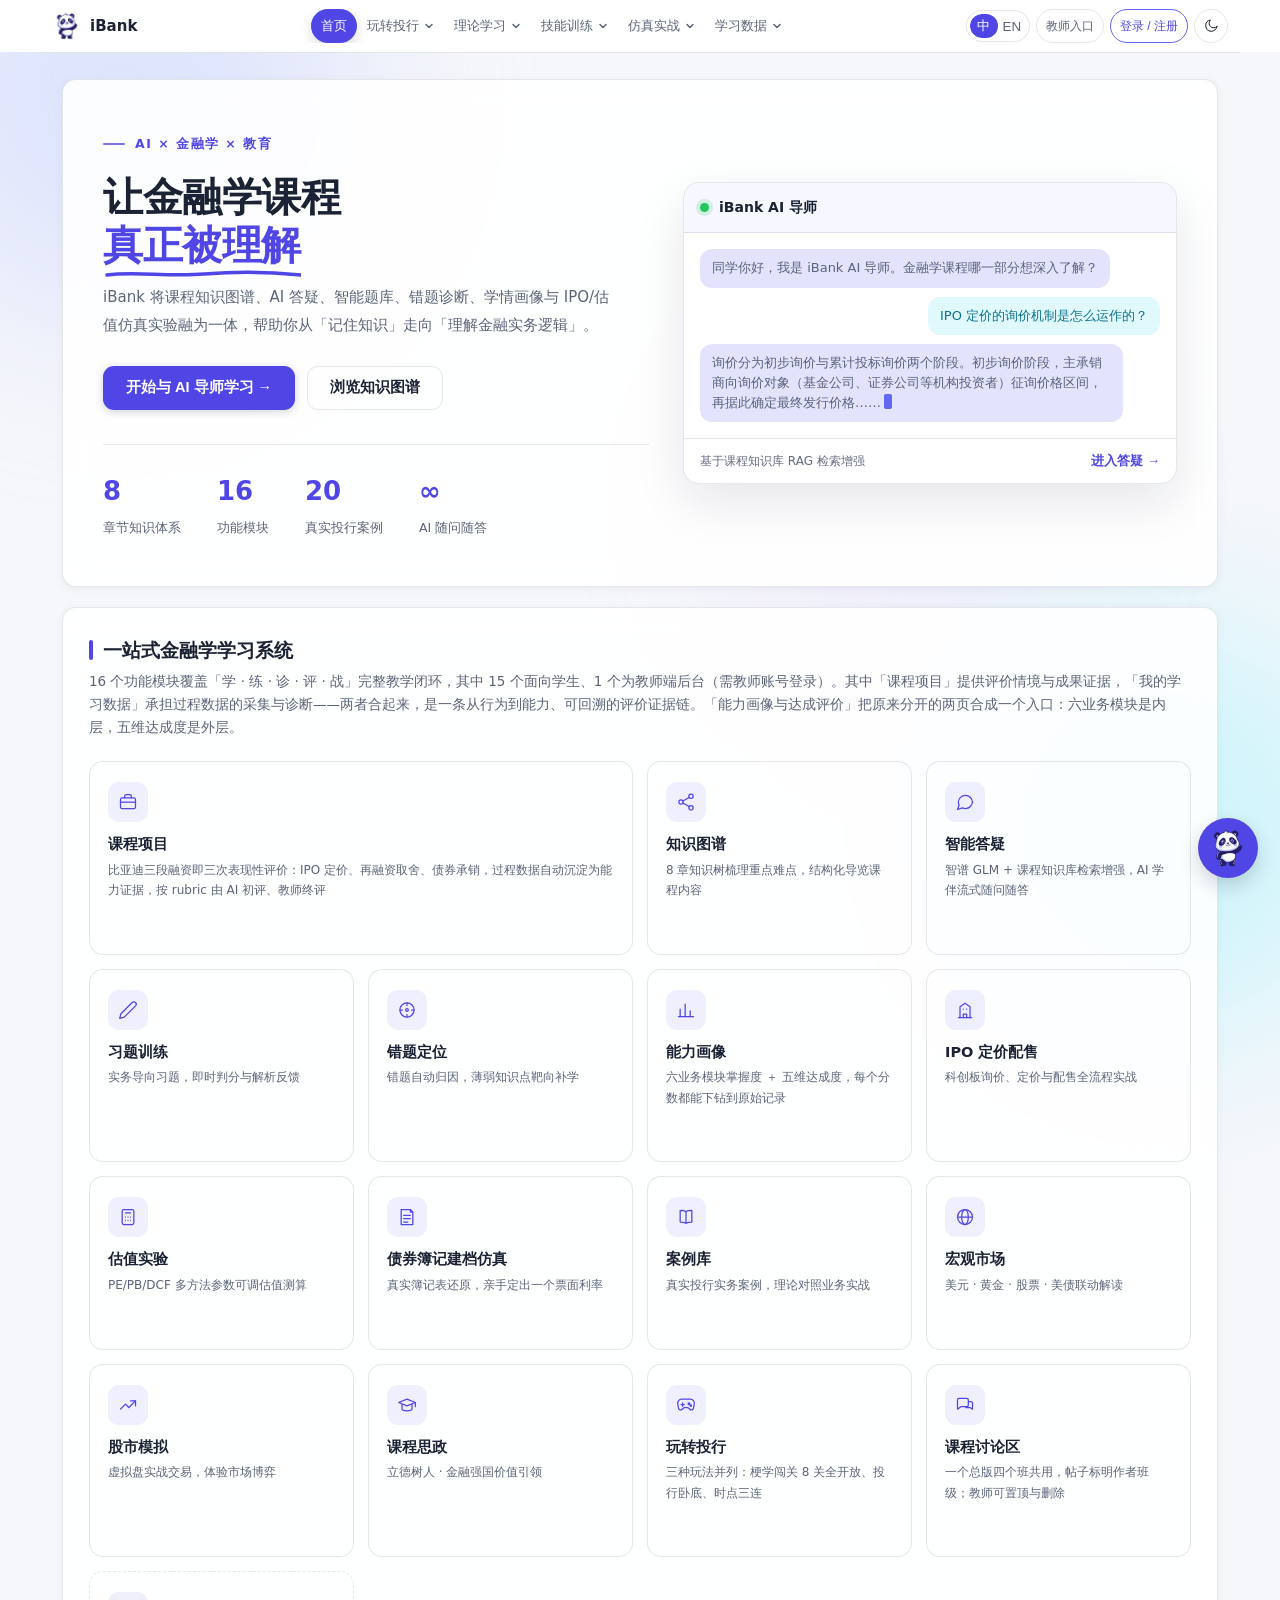
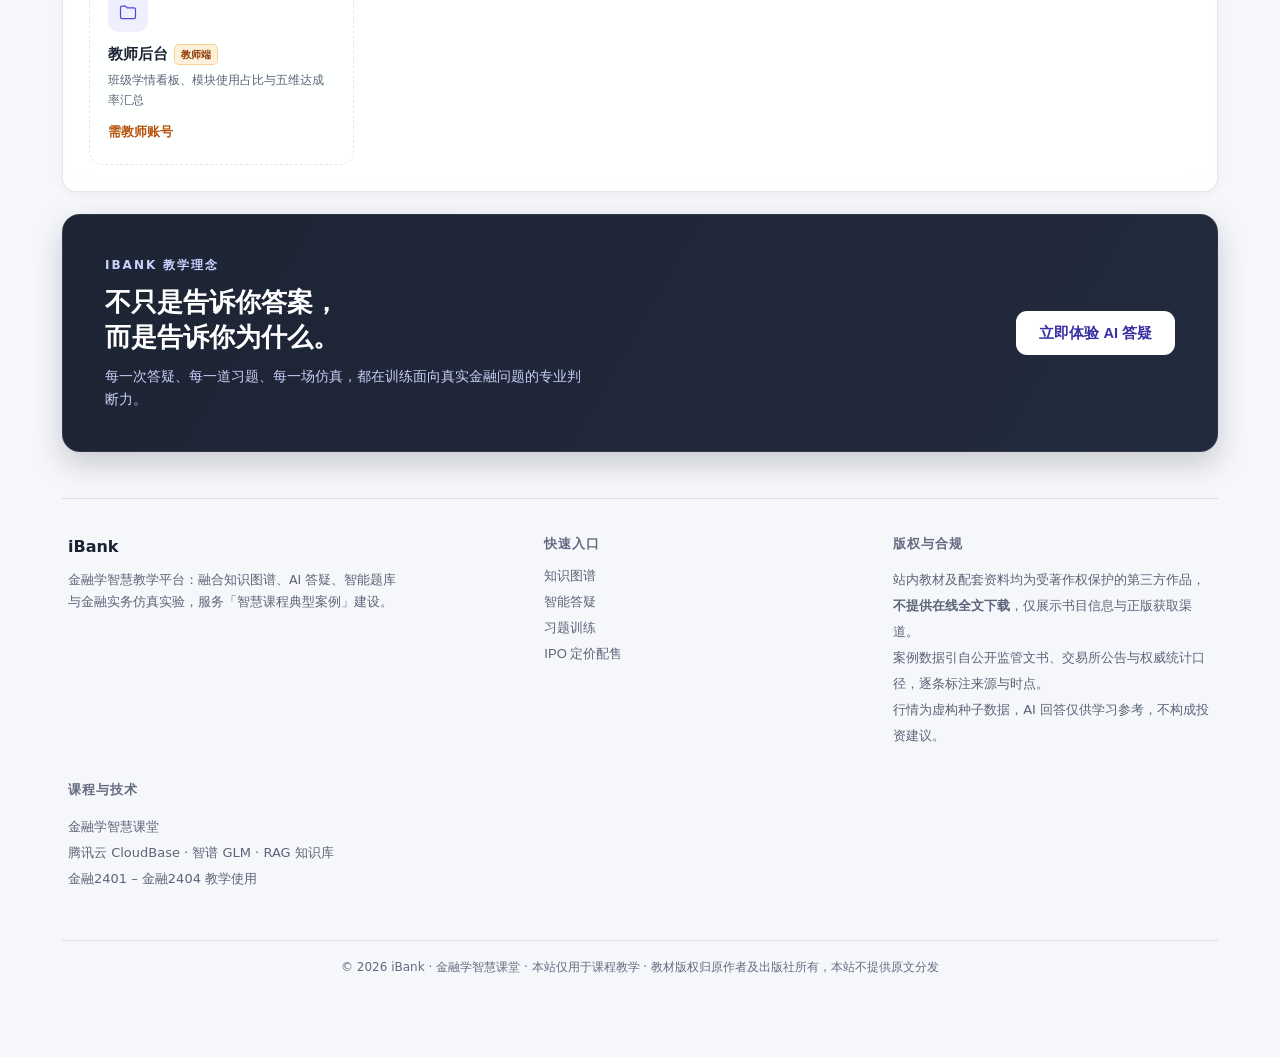
==== index.html @ 74cdc72d "v155 教师端五维达成视图：24级及以后真实学生，23级历史档案冻结；detail兜底修复，双语" ====
<!DOCTYPE html>
<html lang="zh-CN">
<head>
  <meta charset="UTF-8" />
  <meta name="viewport" content="width=device-width, initial-scale=1.0" />
  <!-- ★favicon：内联 SVG data URI（零额外文件、零额外请求）。
       此前未声明图标，浏览器自动请求 /favicon.ico 得到 404，
       在控制台留一条红色报错，容易被当成功能故障。用内联 SVG 直接消掉。 -->
  <link rel="icon" href="data:image/svg+xml,%3Csvg xmlns='http://www.w3.org/2000/svg' viewBox='0 0 64 64'%3E%3Crect width='64' height='64' rx='14' fill='%232563eb'/%3E%3Ctext x='32' y='43' font-family='Arial,Helvetica,sans-serif' font-size='30' font-weight='bold' fill='%23fff' text-anchor='middle'%3EiB%3C/text%3E%3C/svg%3E" />
  <title>iBank · 金融学智慧课堂</title>
  <!-- PWA:begin 可安装为桌面应用（Edge/Chrome「应用」窗口）。单文件导出时会剔除本段，
       因为 file:// 双击场景用不到 manifest，留着只会多一条 404 请求。 -->
  <link rel="manifest" href="manifest.webmanifest">
  <meta name="theme-color" content="#2563eb">
  <meta name="mobile-web-app-capable" content="yes">
  <meta name="apple-mobile-web-app-capable" content="yes">
  <meta name="apple-mobile-web-app-status-bar-style" content="default">
  <meta name="apple-mobile-web-app-title" content="iBank">
  <link rel="apple-touch-icon" href="static/icons/apple-touch-icon.png">
  <!-- PWA:end -->
  <link rel="stylesheet" href="static/app.css?v=155">
  <link rel="stylesheet" href="static/eval.css">
  <link rel="stylesheet" href="static/bond.css">
  <link rel="stylesheet" href="static/i18n.css?v=155">
  <link rel="stylesheet" href="static/undercover.css">
  <link rel="stylesheet" href="static/timeline.css">
</head>
<body>
  <!-- ===== 登录/注册遮罩 ===== -->
  <div id="login-overlay" class="hidden">
    <div class="login-box">
      <button id="login-close" class="login-close">×</button>
      <!-- 内容区单独滚动，关闭按钮不随内容滚走 -->
      <div class="login-scroll">
      <div class="login-logo">iBank</div>
      <div class="login-sub">金融学智慧教学平台</div>
      <!-- 入口说明条（v134）：从「教师入口」或受控动作（发帖/回复）进来时，
           这里说明"为什么让你登录"，而不是让人面对一个莫名其妙的登录框。
           默认 hidden，由 openLogin(reason) 写入文案。
           位置在登录/注册页签之上：先解释来意，再让人选登录还是注册。 -->
      <div class="login-ask" id="login-ask" hidden></div>

      <div class="login-tabs">
        <button class="active" data-mode="login">登录</button>
        <button data-mode="register">注册</button>
      </div>

      <!-- 登录面板 -->
      <!-- ★登录面板包在<form> 内：浏览器要求 password 控件必须属于 form，
否则控制台报「Password field is not contained in a form」，
且 Enter 提交与浏览器密码管理器都失效。submit 由 JS 拦截并转发给原按钮逻辑，
不触发页面刷新（e.preventDefault），行为与改动前完全一致。 -->
    <form id="form-login" autocomplete="on" novalidate>
   <div id="panel-login">
<div class="login-methods">
          <button type="button" class="active" data-m="password">密码登录</button>
 <button type="button" data-m="sms">验证码登录</button>
        </div>
        <div class="lfield"><input id="login-phone" type="tel" placeholder="手机号" /></div>
 <div class="lfield" id="login-pwd-field"><input id="login-password" type="password" placeholder="密码" autocomplete="current-password" /></div>
        <div class="lfield hidden" id="login-sms-field">
      <input id="login-sms-code" type="text" placeholder="短信验证码" />
     <button id="login-sms-btn" type="button">获取验证码</button>
     </div>
        <button class="lprimary" id="login-btn" type="button">登录</button>
<p class="login-note">忘记密码？点上方「注册」，用手机验证码即可重设密码。</p>
      </div>
    </form>

      <!-- 注册面板 -->
      <form id="form-register" autocomplete="on" novalidate>
 <div id="panel-register" class="hidden">
        <!-- 三步说明默认收起，表单占主位 -->
        <details class="reg-guide">
          <summary><span>注册说明 · 为什么要发两次验证码</span><span class="chev" aria-hidden="true">›</span></summary>
          <ol>
            <li><b>手机验证</b>：填手机号 → 点「获取验证码」→ 把收到的码填进验证码框。验证码可能延迟，也记得看手机的<strong>骚扰拦截箱</strong>。</li>
            <li><b>设密码</b>：8–32 位，必须<strong>同时包含字母和数字</strong>（如 <code>byd2026ok</code>），不需要特殊字符。</li>
            <li><b>二次验证</b>：点「注册并登录」后系统会自动发第二条「改密验证码」，把新码填回验证码框（<strong>替换原来那条</strong>）再点一次才算完成。第一次点了没动静是在等第二条短信，不是网站坏了（有时需约 1 分钟）。</li>
          </ol>
          <p class="reg-guide-foot">验证码是个人凭证，请勿截图转发。</p>
        </details>
        <div class="lfield"><input id="reg-name" type="text" placeholder="姓名（必填）" /></div>
        <!-- 学号与班级并排；窄屏退化两行，见 .lrow-2 -->
        <div class="lrow-2">
          <div class="lfield"><input id="reg-student-id" type="text" placeholder="学号（选填）" /></div>
          <div class="lfield">
            <select id="reg-class">
              <option value="">班级（选填）</option>
            </select>
          </div>
        </div>
        <div class="lfield"><input id="reg-phone" type="tel" placeholder="手机号" /></div>
        <div class="lfield">
          <input id="reg-sms-code" type="text" placeholder="短信验证码" />
          <button id="reg-sms-btn" type="button">获取验证码</button>
        </div>
<div class="lfield"><input id="reg-password" type="password" placeholder="设置密码（8-32位，含字母和数字）" autocomplete="new-password" /></div>
  <div class="lfield"><input id="reg-password2" type="password" placeholder="确认密码" autocomplete="new-password" /></div>
 <button class="lprimary" id="register-btn" type="button">注册并登录</button>
        <p class="login-note">注册即学生账号；教师身份由课程管理员在后台授予。</p>
        <!-- 隐私说明折叠：摘要行明示「收什么 / 干什么用 / 结课怎么处理」，细节展开看 -->
        <details class="privacy-note">
          <summary><span>数据与隐私说明：仅收集姓名、班级与学习行为，用于学情分析，结课后匿名化</span><span class="chev" aria-hidden="true">›</span></summary>
          <p>本平台仅收集<strong>姓名、班级与学习行为数据</strong>（章节学习时长、习题作答正误、模块使用情况），用于课程教学分析与学情反馈，不对外公开、不用于商业用途。<strong>课程结束后</strong>，将对个人身份信息做<strong>匿名化处理</strong>（清除姓名等可识别信息），仅保留汇总统计数据用于教学研究。</p>
        </details>
      </div>
    </form>

      <div class="login-msg" id="login-msg"></div>
      </div><!-- /login-scroll -->
    </div>
  </div>

  <div class="bg-blob bg-blob-1"></div>
  <div class="bg-blob bg-blob-2"></div>
  <div class="bg-blob bg-blob-3"></div>

  <div class="wrap">
    <!-- ===== 顶部导航 ===== -->
    <nav class="navbar">
      <div class="nav-brand">
        <div class="mini-robot">
          <img class="panda-img" src="static/mascot/panda.png" srcset="static/mascot/panda.png 1x, static/mascot/panda@2x.png 2x" width="64" height="64" alt="" aria-hidden="true" decoding="async">
        </div>
        <div>
          <div class="t1">iBank</div>
          <div class="t2">金融学 · 智慧课堂</div>
        </div>
      </div>
      <!-- v132 双端界面：学生端导航整体挂 data-scope="student"，
           教师登录后由 app-auth.js 的 applyRole() 整块隐藏，换 #nav-teacher-menu 上屏。
           挂在容器上而不是逐个按钮上，是为了不改动任何 data-page 口径。 -->
      <div class="nav-menu" id="nav-menu" data-scope="student">
        <button class="tab-btn active" data-page="p-home">首页</button>

        <!-- 玩转投行：原「技能训练」下拉末项升为一级板块；原一级按钮「课程项目」整体下放为本板块首项。
             两个 data-page 按钮都保留，app-core.js 的 .tab-btn[data-page=...] 跳转与 ?goto= 深链不受影响 -->
        <div class="nav-group">
          <button class="nav-trigger" type="button" aria-expanded="false" aria-haspopup="true">玩转投行<svg class="nav-caret" viewBox="0 0 10 10" aria-hidden="true"><path d="M2 3.5L5 6.5L8 3.5" fill="none" stroke="currentColor" stroke-width="1.5" stroke-linecap="round" stroke-linejoin="round"/></svg></button>
          <div class="nav-dropdown">
            <div class="dd-title">玩转投行</div>
            <button class="tab-btn" data-page="p-project"><span class="dd-name">课程项目</span><span class="dd-desc">分组测评 · 三段融资表现性评价</span></button>
            <button class="tab-btn" data-page="p-game"><span class="dd-name">课堂闯关</span><span class="dd-desc">梗学闯关 · 投行卧底 · 时点三连</span></button>
          </div>
        </div>

        <div class="nav-group">
          <button class="nav-trigger" type="button" aria-expanded="false" aria-haspopup="true">理论学习<svg class="nav-caret" viewBox="0 0 10 10" aria-hidden="true"><path d="M2 3.5L5 6.5L8 3.5" fill="none" stroke="currentColor" stroke-width="1.5" stroke-linecap="round" stroke-linejoin="round"/></svg></button>
          <div class="nav-dropdown">
            <div class="dd-title">理论学习中心</div>
            <button class="tab-btn" data-page="p-graph"><span class="dd-name">课程知识图谱</span><span class="dd-desc">8 章知识树梳理重难点</span></button>
            <button class="tab-btn" data-page="p-qa"><span class="dd-name">智能答疑 AI</span><span class="dd-desc">投行实务问题随问随答</span></button>
            <button class="tab-btn" data-page="p-forum"><span class="dd-name">课程讨论区</span><span class="dd-desc">一个总版 · 按班级标注 · 同学互助</span></button>
            <button class="tab-btn" data-page="p-case"><span class="dd-name">投行教学案例库</span><span class="dd-desc">真实项目全流程拆解</span></button>
            <button class="tab-btn" data-page="p-sizheng"><span class="dd-name">课程思政园地</span><span class="dd-desc">合规底线与职业伦理</span></button>
          </div>
        </div>

        <div class="nav-group">
          <button class="nav-trigger" type="button" aria-expanded="false" aria-haspopup="true">技能训练<svg class="nav-caret" viewBox="0 0 10 10" aria-hidden="true"><path d="M2 3.5L5 6.5L8 3.5" fill="none" stroke="currentColor" stroke-width="1.5" stroke-linecap="round" stroke-linejoin="round"/></svg></button>
          <div class="nav-dropdown">
            <div class="dd-title">技能训练中心</div>
            <button class="tab-btn" data-page="p-exercise"><span class="dd-name">实务习题训练</span><span class="dd-desc">即时判分，错题自动归集</span></button>
            <button class="tab-btn" data-page="p-ipo"><span class="dd-name">IPO 定价配售仿真</span><span class="dd-desc">科创板询价、定价与配售全流程</span></button>
            <button class="tab-btn" data-page="p-valuation"><span class="dd-name">企业估值实验</span><span class="dd-desc">市盈率法与现金流折现联动</span></button>
            <!-- 「玩转投行」已升为顶部一级板块（首页之后），不再挂在本组 -->
          </div>
        </div>

        <div class="nav-group dd-right">
          <button class="nav-trigger" type="button" aria-expanded="false" aria-haspopup="true">仿真实战<svg class="nav-caret" viewBox="0 0 10 10" aria-hidden="true"><path d="M2 3.5L5 6.5L8 3.5" fill="none" stroke="currentColor" stroke-width="1.5" stroke-linecap="round" stroke-linejoin="round"/></svg></button>
          <div class="nav-dropdown">
            <div class="dd-title">仿真实战中心</div>
            <button class="tab-btn" data-page="p-macro"><span class="dd-name">宏观市场专题</span><span class="dd-desc">美元·黄金·股票·美债定价逻辑</span></button>
            <button class="tab-btn" data-page="p-sim"><span class="dd-name">股市模拟交易</span><span class="dd-desc">百万虚拟资金操盘演练</span></button>
            <button class="tab-btn" data-page="p-bond"><span class="dd-name">债券簿记建档仿真</span><span class="dd-desc">亲手定出一个票面利率</span></button>
          </div>
        </div>

        <div class="nav-group dd-right">
          <button class="nav-trigger" type="button" aria-expanded="false" aria-haspopup="true">学习数据<svg class="nav-caret" viewBox="0 0 10 10" aria-hidden="true"><path d="M2 3.5L5 6.5L8 3.5" fill="none" stroke="currentColor" stroke-width="1.5" stroke-linecap="round" stroke-linejoin="round"/></svg></button>
          <div class="nav-dropdown">
            <div class="dd-title">我的学习数据</div>
            <button class="tab-btn" data-page="p-wrong"><span class="dd-name">错题定位诊断</span><span class="dd-desc">错因归类与薄弱点补课</span></button>
            <button class="tab-btn" data-page="p-eval"><span class="dd-name">能力画像与达成评价</span><span class="dd-desc">六模块画像 · 五维达成度 · 可下钻证据</span></button>
            <button class="tab-btn" data-page="p-admin"><span class="dd-name">班级后台统计</span><span class="dd-desc">学情汇总与达成率分析（教师）</span></button>
          </div>
        </div>
      </div>

      <!-- ===== 教师端导航（v132）：与学生端 #nav-menu 互斥显示 =====
           为什么不塞进 #nav-menu：学生端「5 组 / 16 项 / 首页 16 卡」是既有对外口径，
           _private/accept_v130 会逐个比对集合，塞进去会把 16 变成 17。这里独立成容器，
           两套导航各自完整、互不干扰。 -->
      <div class="nav-menu nav-menu-teacher" id="nav-teacher-menu" data-scope="teacher" data-i18n-skip hidden>
        <!-- v133 修正：首页放回教师端导航第一项（教师进站也要先看到首页），工作台降为第二项。
             登录落地页同步改回首页，见 app-auth.js 的 applyRole()。 -->
        <button class="tab-btn active" data-page="p-home">首页</button>
        <button class="tab-btn" data-page="p-teacher-home">教师工作台</button>

        <div class="nav-group-x">
          <button class="nav-trigger" type="button" aria-expanded="false" aria-haspopup="true">教学过程<svg class="nav-caret" viewBox="0 0 10 10" aria-hidden="true"><path d="M2 3.5L5 6.5L8 3.5" fill="none" stroke="currentColor" stroke-width="1.5" stroke-linecap="round" stroke-linejoin="round"/></svg></button>
          <div class="nav-dropdown">
            <div class="dd-title">教学过程管理</div>
            <button class="tab-btn" data-page="p-admin"><span class="dd-name">班级学情看板</span><span class="dd-desc">实时注册 · 行为聚合 · 达成率</span></button>
            <button class="tab-btn" data-page="p-forum"><span class="dd-name">讨论区管理</span><span class="dd-desc">置顶 · 删除 · 按班级查看</span></button>
          </div>
        </div>

        <div class="nav-group-x dd-right">
          <button class="nav-trigger" type="button" aria-expanded="false" aria-haspopup="true">身份<svg class="nav-caret" viewBox="0 0 10 10" aria-hidden="true"><path d="M2 3.5L5 6.5L8 3.5" fill="none" stroke="currentColor" stroke-width="1.5" stroke-linecap="round" stroke-linejoin="round"/></svg></button>
          <div class="nav-dropdown">
            <div class="dd-title">身份与视角</div>
            <!-- 不带 .tab-btn：它不是页面切换，而是切换整套界面作用域，
                 混进去会被 app-core.js 的 tab 循环当成 data-page 处理 -->
            <button class="dd-view-btn" type="button" data-view="student"><span class="dd-name">切到学生视角</span><span class="dd-desc">只读预览学生端界面，随时切回</span></button>
          </div>
        </div>
      </div>

      <div class="nav-actions">
      <button id="ibk-lang-btn" class="lang-switch" type="button" data-i18n-skip role="switch" aria-checked="false" title="Switch language / 切换语言"><span class="ls-track"><span class="ls-knob"></span><span class="ls-opt ls-opt-zh">中</span><span class="ls-opt ls-opt-en">EN</span></span><span id="ibk-lang-txt" class="ls-sr">EN</span></button>
        <button id="teacher-entry-btn" type="button" title="教师账号登录后进入教师端">教师入口</button>
        <button id="login-top-btn">登录 / 注册</button>
        <span id="nav-account" class="hidden">
          <span id="nav-user"><b id="nav-user-name"></b><i id="nav-user-role"></i></span>
          <select id="nav-class"></select>
        </span>
        <button id="logout-btn" class="hidden">退出登录</button>
        <button id="theme-toggle" title="切换深色模式" aria-label="切换深色模式"><svg viewBox="0 0 24 24" fill="none" stroke="currentColor" stroke-width="1.5" stroke-linecap="round" stroke-linejoin="round" aria-hidden="true"><path d="M21 12.8A8.5 8.5 0 1 1 11.2 3a6.6 6.6 0 0 0 9.8 9.8z"/></svg></button>
      </div>
    </nav>

    <!-- 学生视角预览提示条（v132）：教师点「切到学生视角」后出现，一键切回。
         权限不降级 —— 只是换界面，教师仍可随时回到后台，避免"预览完找不回来"。 -->
    <div id="th-preview-bar" hidden data-i18n-skip>
      <span>正在以<b>学生视角</b>预览界面；教师权限仍然有效，点右侧按钮即可切回。</span>
      <button type="button" id="th-back-teacher">返回教师端</button>
    </div>

    <!-- ① 首页 -->
    <section class="page active" id="p-home">
      <div class="hero2 panel">
        <div class="hero2-left">
          <div class="eyebrow">AI × 金融学 × 教育</div>
          <h1>让金融学课程<br><span class="grad">真正被理解</span></h1>
          <p class="hero2-desc">iBank 将课程知识图谱、AI 答疑、智能题库、错题诊断、学情画像与 IPO/估值仿真实验融为一体，帮助你从「记住知识」走向「理解金融实务逻辑」。</p>
          <div class="hero2-actions">
            <button class="hbtn primary" data-goto="p-qa">开始与 AI 导师学习 →</button>
            <button class="hbtn ghost" data-goto="p-graph">浏览知识图谱</button>
          </div>
          <div class="hero2-stats">
            <div><strong>8</strong><span>章节知识体系</span></div>
            <div><strong>15</strong><span>功能模块</span></div>
            <div><strong>20</strong><span>真实投行案例</span></div>
            <div><strong>∞</strong><span>AI 随问随答</span></div>
          </div>
        </div>
        <div class="hero2-right">
          <div class="preview-card">
            <div class="pv-head"><span class="pv-dot"></span><b>iBank AI 导师</b></div>
            <div class="pv-body">
              <div class="msg bot">同学你好，我是 iBank AI 导师。金融学课程哪一部分想深入了解？</div>
              <div class="msg user">IPO 定价的询价机制是怎么运作的？</div>
              <div class="msg bot">询价分为初步询价与累计投标询价两个阶段。初步询价阶段，主承销商向询价对象（基金公司、证券公司等机构投资者）征询价格区间，再据此确定最终发行价格……<span class="pv-cursor"></span></div>
            </div>
            <div class="pv-foot"><span>基于课程知识库 RAG 检索增强</span><button data-goto="p-qa">进入答疑 →</button></div>
          </div>
        </div>
      </div>

      <div class="panel" style="margin-top:20px;">
        <div class="section-title"><span class="bar"></span>一站式金融学学习系统</div>
        <div class="section-sub">16 个功能模块覆盖「学 · 练 · 诊 · 评 · 战」完整教学闭环，其中 15 个面向学生、1 个为教师端后台（需教师账号登录）。其中「课程项目」提供评价情境与成果证据，「我的学习数据」承担过程数据的采集与诊断——两者合起来，是一条从行为到能力、可回溯的评价证据链。「能力画像与达成评价」把原来分开的两页合成一个入口：六业务模块是内层，五维达成度是外层。</div>
        <div class="home-grid">
          <div class="home-card is-primary" data-page="p-project"><div class="ico"><svg viewBox="0 0 24 24" fill="none" stroke="currentColor" stroke-width="1.5" stroke-linecap="round" stroke-linejoin="round" aria-hidden="true"><rect x="3" y="7" width="18" height="13" rx="2"/><path d="M8 7V5a2 2 0 0 1 2-2h4a2 2 0 0 1 2 2v2"/><path d="M3 12h18"/></svg></div><h4>课程项目</h4><p>比亚迪三段融资即三次表现性评价：IPO 定价、再融资取舍、债券承销，过程数据自动沉淀为能力证据，按 rubric 由 AI 初评、教师终评</p><span class="go">进入 →</span></div>
          <div class="home-card" data-page="p-graph"><div class="ico"><svg viewBox="0 0 24 24" fill="none" stroke="currentColor" stroke-width="1.5" stroke-linecap="round" stroke-linejoin="round" aria-hidden="true"><circle cx="18" cy="5" r="2.6"/><circle cx="6" cy="12" r="2.6"/><circle cx="18" cy="19" r="2.6"/><path d="M8.3 13.2l7.4 4.3M15.7 6.5L8.3 10.8"/></svg></div><h4>知识图谱</h4><p>8 章知识树梳理重点难点，结构化导览课程内容</p><span class="go">进入 →</span></div>
          <div class="home-card" data-page="p-qa"><div class="ico"><svg viewBox="0 0 24 24" fill="none" stroke="currentColor" stroke-width="1.5" stroke-linecap="round" stroke-linejoin="round" aria-hidden="true"><path d="M21 11.5a8.4 8.4 0 0 1-8.5 8.3 8.9 8.9 0 0 1-3.8-.8L3 21l1.9-5a7.9 7.9 0 0 1-.9-3.6 8.4 8.4 0 0 1 8.5-8.3 8.4 8.4 0 0 1 8.5 8.4z"/></svg></div><h4>智能答疑</h4><p>智谱 GLM + 课程知识库检索增强，AI 学伴流式随问随答</p><span class="go">进入 →</span></div>
          <div class="home-card" data-page="p-exercise"><div class="ico"><svg viewBox="0 0 24 24" fill="none" stroke="currentColor" stroke-width="1.5" stroke-linecap="round" stroke-linejoin="round" aria-hidden="true"><path d="M17 3a2.8 2.8 0 1 1 4 4L7.5 20.5 2 22l1.5-5.5z"/></svg></div><h4>习题训练</h4><p>实务导向习题，即时判分与解析反馈</p><span class="go">进入 →</span></div>
          <div class="home-card" data-page="p-wrong"><div class="ico"><svg viewBox="0 0 24 24" fill="none" stroke="currentColor" stroke-width="1.5" stroke-linecap="round" stroke-linejoin="round" aria-hidden="true"><circle cx="12" cy="12" r="8.5"/><circle cx="12" cy="12" r="1.6"/><path d="M12 3.5v3M12 17.5v3M3.5 12h3M17.5 12h3"/></svg></div><h4>错题定位</h4><p>错题自动归因，薄弱知识点靶向补学</p><span class="go">进入 →</span></div>
          <div class="home-card" data-page="p-eval"><div class="ico"><svg viewBox="0 0 24 24" fill="none" stroke="currentColor" stroke-width="1.5" stroke-linecap="round" stroke-linejoin="round" aria-hidden="true"><path d="M5 20V11M11 20V5M17 20v-7"/><path d="M3 20h18"/></svg></div><h4>能力画像</h4><p>六业务模块掌握度 ＋ 五维达成度，每个分数都能下钻到原始记录</p><span class="go">进入 →</span></div>
          <div class="home-card" data-page="p-ipo"><div class="ico"><svg viewBox="0 0 24 24" fill="none" stroke="currentColor" stroke-width="1.5" stroke-linecap="round" stroke-linejoin="round" aria-hidden="true"><path d="M4 21h16"/><path d="M6 21V8l6-4 6 4v13"/><path d="M10 21v-4h4v4"/><path d="M10 11h.01M14 11h.01"/></svg></div><h4>IPO 定价配售</h4><p>科创板询价、定价与配售全流程实战</p><span class="go">进入 →</span></div>
          <div class="home-card" data-page="p-valuation"><div class="ico"><svg viewBox="0 0 24 24" fill="none" stroke="currentColor" stroke-width="1.5" stroke-linecap="round" stroke-linejoin="round" aria-hidden="true"><rect x="5" y="3" width="14" height="18" rx="2"/><path d="M9 7h6"/><path d="M9 12h.01M12 12h.01M15 12h.01M9 16h.01M12 16h.01M15 16h.01"/></svg></div><h4>估值实验</h4><p>PE/PB/DCF 多方法参数可调估值测算</p><span class="go">进入 →</span></div>
          <div class="home-card" data-page="p-bond"><div class="ico"><svg viewBox="0 0 24 24" fill="none" stroke="currentColor" stroke-width="1.5" stroke-linecap="round" stroke-linejoin="round" aria-hidden="true"><path d="M5 3h11l3 3v15H5z"/><path d="M16 3v3h3"/><path d="M8 10h8M8 14h8M8 18h5"/></svg></div><h4>债券簿记建档仿真</h4><p>真实簿记表还原，亲手定出一个票面利率</p><span class="go">进入 →</span></div>
          <div class="home-card" data-page="p-case"><div class="ico"><svg viewBox="0 0 24 24" fill="none" stroke="currentColor" stroke-width="1.5" stroke-linecap="round" stroke-linejoin="round" aria-hidden="true"><path d="M12 5.5C10.5 4.5 8 4 5 4v14c3 0 5.5.5 7 1.5 1.5-1 4-1.5 7-1.5V4c-3 0-5.5.5-7 1.5z"/><path d="M12 5.5v14"/></svg></div><h4>案例库</h4><p>真实投行实务案例，理论对照业务实战</p><span class="go">进入 →</span></div>
          <div class="home-card" data-page="p-macro"><div class="ico"><svg viewBox="0 0 24 24" fill="none" stroke="currentColor" stroke-width="1.5" stroke-linecap="round" stroke-linejoin="round" aria-hidden="true"><circle cx="12" cy="12" r="9"/><path d="M3 12h18"/><ellipse cx="12" cy="12" rx="4" ry="9"/></svg></div><h4>宏观市场</h4><p>美元 · 黄金 · 股票 · 美债联动解读</p><span class="go">进入 →</span></div>
          <div class="home-card" data-page="p-sim"><div class="ico"><svg viewBox="0 0 24 24" fill="none" stroke="currentColor" stroke-width="1.5" stroke-linecap="round" stroke-linejoin="round" aria-hidden="true"><path d="M3 17l6-6 4 4 8-8"/><path d="M15 7h6v6"/></svg></div><h4>股市模拟</h4><p>虚拟盘实战交易，体验市场博弈</p><span class="go">进入 →</span></div>
          <div class="home-card" data-page="p-sizheng"><div class="ico"><svg viewBox="0 0 24 24" fill="none" stroke="currentColor" stroke-width="1.5" stroke-linecap="round" stroke-linejoin="round" aria-hidden="true"><path d="M2 9l10-4 10 4-10 4z"/><path d="M6 11.2v5.3c0 1.4 2.7 2.5 6 2.5s6-1.1 6-2.5v-5.3"/><path d="M22 9v5"/></svg></div><h4>课程思政</h4><p>立德树人 · 金融强国价值引领</p><span class="go">进入 →</span></div>
          <div class="home-card" data-page="p-game"><div class="ico"><svg viewBox="0 0 24 24" fill="none" stroke="currentColor" stroke-width="1.5" stroke-linecap="round" stroke-linejoin="round" aria-hidden="true"><path d="M6 11.5h4M8 9.5v4"/><circle cx="15.5" cy="10.5" r="1"/><circle cx="17.7" cy="12.7" r="1"/><path d="M17.3 5H6.7a4.7 4.7 0 0 0-4.6 5.6l.9 5.1a2.6 2.6 0 0 0 4.4 1.4L10 15h4l2.6 2.1a2.6 2.6 0 0 0 4.4-1.4l.9-5.1A4.7 4.7 0 0 0 17.3 5z"/></svg></div><h4>玩转投行</h4><p>三种玩法并列：梗学闯关 8 关全开放、投行卧底、时点三连</p><span class="go">开玩 →</span></div>
          <div class="home-card" data-page="p-forum"><div class="ico"><svg viewBox="0 0 24 24" fill="none" stroke="currentColor" stroke-width="1.5" stroke-linecap="round" stroke-linejoin="round" aria-hidden="true"><path d="M17 8h2a2 2 0 0 1 2 2v7l-3-2h-5"/><path d="M3 6a2 2 0 0 1 2-2h9a2 2 0 0 1 2 2v6a2 2 0 0 1-2 2H7l-4 3z"/></svg></div><h4>课程讨论区</h4><p>一个总版四个班共用，帖子标明作者班级；教师可置顶与删除</p><span class="go">进入 →</span></div>
          <div class="home-card is-locked" data-page="p-admin" data-lock="teacher"><div class="ico"><svg viewBox="0 0 24 24" fill="none" stroke="currentColor" stroke-width="1.5" stroke-linecap="round" stroke-linejoin="round" aria-hidden="true"><path d="M3 7a2 2 0 0 1 2-2h4l2 2h8a2 2 0 0 1 2 2v9a2 2 0 0 1-2 2H5a2 2 0 0 1-2-2z"/></svg></div><h4>教师后台<i class="hc-tag">教师端</i></h4><p>班级学情看板、模块使用占比与五维达成率汇总</p><span class="go">需教师账号</span></div>
        </div>
      </div>

      <div class="cta-banner">
        <div>
          <div class="cta-eyebrow">IBANK 教学理念</div>
          <h3>不只是告诉你答案，<br>而是告诉你为什么。</h3>
          <p>每一次答疑、每一道习题、每一场仿真，都在训练面向真实金融问题的专业判断力。</p>
        </div>
        <button class="hbtn cta" data-goto="p-qa">立即体验 AI 答疑</button>
      </div>
    </section>

    <!-- ===== 教师工作台（v132 双端界面）=====
         定位是教师端的「首页」：只放教学管理入口，不放学生学习模块。
         四张卡全部指向已经跑通的真实功能，不放「即将上线」的空壳 ——
         评审点进来必须看到数据，而不是占位页。 -->
    <section class="page" id="p-teacher-home" data-i18n-skip>
      <div class="hero2 panel">
        <div class="hero2-left">
          <div class="eyebrow">教师端 · 教学工作台</div>
          <h1>教学管理<br><span class="grad">从一个页面开始</span></h1>
          <p class="th-hero-desc">班级学情、讨论区管理、项目过程与数据导出都收在这里。</p>
          <div class="hero2-actions">
            <button class="hbtn primary" data-goto="p-admin">打开班级学情看板 →</button>
            <button class="hbtn ghost" id="th-preview-student" type="button">切到学生视角</button>
          </div>
          <!-- 三格为可当场核对的真数：入口数=下方卡片数、教学班=CLASS_LIST 长度、学生端模块=15 -->
          <div class="hero2-stats">
            <div><strong>4</strong><span>教学管理入口</span></div>
            <div><strong>4</strong><span>个教学班</span></div>
            <div><strong>15</strong><span>学生端模块已隐藏</span></div>
          </div>
        </div>
        <div class="hero2-right">
          <div class="preview-card">
            <div class="pv-head"><span class="pv-dot"></span><b>身份与数据范围</b><span class="pv-badge">教师端</span></div>
            <div class="pv-body th-identity">
              <div class="th-id-row"><span>当前身份</span><b id="th-role-line">教师</b></div>
              <div class="th-id-row"><span>所教班级</span><b id="th-class-line">四个教学班（总版统一管理）</b></div>
              <div class="th-id-row"><span>数据口径</span><b>只统计学生行为</b></div>
              <div class="th-id-tip">教师与管理员的操作不写入统计，看板数字不变。</div>
            </div>
            <div class="pv-foot"><span>退出登录后回到未登录的学生视图</span><button type="button" data-goto="p-admin">去后台 →</button></div>
          </div>
        </div>
      </div>

      <div class="panel" style="margin-top:20px;">
        <div class="section-title"><span class="bar"></span>教学管理入口</div>
        <div class="section-sub">四件事：看学情、授权限、盯项目过程、管讨论。数字全部来自学生端埋点，没有演示数据。</div>
        <div class="home-grid">
          <div class="home-card" data-goto="p-admin"><div class="ico"><svg viewBox="0 0 24 24" fill="none" stroke="currentColor" stroke-width="1.5" stroke-linecap="round" stroke-linejoin="round" aria-hidden="true"><path d="M5 20V11M11 20V5M17 20v-7"/><path d="M3 20h18"/></svg></div><h4>班级学情看板</h4><p>实时注册、章节掌握度、题型正确率、模块使用占比与五维达成率；每周活跃可按日历圈选区间，全部按真实埋点聚合</p><span class="go">进入 →</span></div>
          <div class="home-card" data-goto="p-admin" data-anchor="um-fold"><div class="ico"><svg viewBox="0 0 24 24" fill="none" stroke="currentColor" stroke-width="1.5" stroke-linecap="round" stroke-linejoin="round" aria-hidden="true"><circle cx="9" cy="8" r="3"/><path d="M3 20a6 6 0 0 1 12 0"/><path d="M17 11h4M19 9v4"/></svg></div><h4>用户与权限</h4><p>查看已注册师生、按班级与角色筛选；新老师本人注册后，由管理员在此授予教师身份</p><span class="go">进入并展开 →</span></div>
          <div class="home-card" data-goto="p-admin" data-anchor="pj-bench-body"><div class="ico"><svg viewBox="0 0 24 24" fill="none" stroke="currentColor" stroke-width="1.5" stroke-linecap="round" stroke-linejoin="round" aria-hidden="true"><path d="M3 17l6-6 4 4 8-8"/><path d="M15 7h6v6"/></svg></div><h4>项目过程看板</h4><p>比亚迪三次出价与偏差逐人留痕，看的是偏差往哪边偏，可导出 CSV 直接用于课堂讲评与过程性评分</p><span class="go">进入并定位 →</span></div>
          <div class="home-card" data-goto="p-forum"><div class="ico"><svg viewBox="0 0 24 24" fill="none" stroke="currentColor" stroke-width="1.5" stroke-linecap="round" stroke-linejoin="round" aria-hidden="true"><path d="M17 8h2a2 2 0 0 1 2 2v7l-3-2h-5"/><path d="M3 6a2 2 0 0 1 2-2h9a2 2 0 0 1 2 2v6a2 2 0 0 1-2 2H7l-4 3z"/></svg></div><h4>讨论区管理</h4><p>一个总版四个班共用，帖子标明作者班级；教师可置顶与删除，学生端只读自己的可见范围</p><span class="go">进入 →</span></div>
        </div>
      </div>
    </section>

    <!-- 课程项目（评价情境 + 证据采集现场：1 个贯穿式主项目）
         板块定位：项目是壳，评价是里。改这个板块的文案之前先想清楚一件事——
         它要回答的是「学生凭什么能力被判为达标」，不是「这门课怎么组织教学」 -->
    <section class="page" id="p-project">
      <div class="panel">
        <!-- v133（2026-11-23）：原「第三方测评 · 分组入口」卡已整体下线。
             下线原因两条，与功能好坏无关：一是第三方注册商标 + 站外测评链接，
             软著交存与说明书截图里出现会被追问权属；二是它采集的是学生性格标签，
             属敏感个人信息，而分组本可以用自研量表做。历史实现见 git 3ade02d 之前。
             ⚠ 这张卡是 v91 用来顶替页头的，删了必须补回页头，否则本页第一屏直接是项目卡、
             页面像没加载完（v133 首版就是这样，被用户当场指出）。 -->
        <div class="section-title"><span class="bar"></span>课程项目 · 贯穿式主项目</div>
        <div class="section-sub">全学期只做这一个主项目：比亚迪四讲。四次融资、四次报价，按过程性证据评分，不看期末一张卷。</div>

        <!-- 列表视图：项目卡 -->
        <div class="pj-list" id="pj-list" data-i18n-skip></div>

        <!-- 详情视图：与本页同容器切换，不新增路由 -->
        <div class="pj-detail" id="pj-detail" hidden data-i18n-skip></div>
      </div>
    </section>

    <!-- 知识图谱 -->
    <section class="page" id="p-graph">
      <div class="panel">
        <div class="section-title"><span class="bar"></span>课程学习 · 章节导航</div>
        <div class="section-sub">按教学大纲 8 章（第0章 导论 + 第1–7章）组织，与教学日历一致。左侧选章，右侧按知识回顾、视频、案例、重难点、概念与练习逐项学习；进度与计时自动保存在本机。</div>
        <div class="learn-layout">
          <aside class="chapter-nav" id="chapter-nav">
            <div class="cn-title">课程章节 · 共 <b>8</b> 章 · 已学 <b id="cn-count">0</b>/<b id="cn-total">8</b></div>
            <div class="cn-bar"><i id="cn-bar-fill"></i></div>
            <div id="chapter-list"></div>
          </aside>
          <div class="chapter-main" id="chapter-main"></div>
        </div>
      </div>
    </section>

<!-- ② 智能答疑 -->
    <section class="page" id="p-qa">
      <div class="panel">
        <div class="section-title"><span class="bar"></span>智能答疑 · AI 学伴</div>
        <div class="section-sub">关于投行、IPO、并购、承销、估值，以及美元、黄金、股票、美债，随问随答。支持流式输出与语音朗读。</div>
        <div class="qa-hero">
          <span class="qa-hero-av" aria-hidden="true"><img class="panda-img" src="static/mascot/panda.png" srcset="static/mascot/panda.png 1x, static/mascot/panda@2x.png 2x" width="64" height="64" alt="" aria-hidden="true" decoding="async"></span>
          <div class="qa-hero-main">
            <div class="qa-hero-title">iBank AI 学伴 <span class="qa-status" id="qa-status"><i></i>就绪</span></div>
            <div class="qa-hero-sub">回答优先依据课程资料；联网失败自动回落本地题库，离线也能答。</div>
            <div class="qa-hero-tags"><span>8 章知识体系</span><span>20 个真实案例</span><span>RAG 课程知识库</span><span>流式作答</span></div>
          </div>
          <div class="qa-hero-side">
            <button type="button" class="qa-hero-btn" id="qa-voice" aria-pressed="false" title="自动朗读开关：开启后每条回答自动朗读">朗读关</button>
            <button type="button" class="qa-hero-btn" id="qa-vset" aria-expanded="false" title="音色、语速、音调设置">音色</button>
            <button type="button" class="qa-hero-btn" id="qa-clear" title="清空当前对话">清空</button>
          </div>
          <div class="qa-vpanel" id="qa-vpanel" hidden>
            <div class="qa-vp-t">音色与朗读参数 <span>仅本机播放 · 不导出</span></div>
            <label class="qa-vp-row"><span>音色</span><select id="qa-vsel"></select></label>
            <label class="qa-vp-row"><span>语速</span><input type="range" id="qa-vrate" min="0.7" max="1.3" step="0.05" /><b id="qa-vrate-v">0.95</b></label>
            <label class="qa-vp-row"><span>音调</span><input type="range" id="qa-vpitch" min="0.8" max="1.4" step="0.05" /><b id="qa-vpitch-v">1.15</b></label>
            <div class="qa-vp-foot"><button type="button" id="qa-vtest">▶ 试听</button><span id="qa-vname">正在检测系统音色…</span></div>
          </div>
        </div>
        <div class="qa-stage">
          <div class="qa-log" id="qa-log" role="log" aria-live="polite" aria-label="答疑对话记录"></div>
          <div class="qa-suggest">
            <div class="sl"><span>不知道问什么？试试这些热门话题</span><span>点击直接提问</span></div>
            <div class="qa-tabs" id="qa-tabs" role="tablist">
              <button type="button" role="tab" data-cat="投行业务" class="on">投行业务</button>
              <button type="button" role="tab" data-cat="融资工具">融资工具</button>
              <button type="button" role="tab" data-cat="并购重组">并购重组</button>
              <button type="button" role="tab" data-cat="宏观货币">宏观货币</button>
            </div>
            <div class="qa-chipset" id="qa-chipset"></div>
          </div>
          <form class="qa-bar" id="qa-form">
            <textarea id="qa-input" rows="1" placeholder="输入你的问题…（Enter 发送，Shift+Enter 换行）" autocomplete="off"></textarea>
            <button type="submit" id="qa-send" class="qa-send" aria-label="发送"><svg viewBox="0 0 24 24" width="17" height="17" fill="none" stroke="currentColor" stroke-width="2" stroke-linecap="round" stroke-linejoin="round"><path d="M22 2 11 13"/><path d="M22 2 15 22l-4-9-9-4z"/></svg></button>
          </form>
          <div class="qa-foot"><b>Enter</b> 发送 · <b>Shift+Enter</b> 换行 · 回答由 AI 生成，仅供学习参考，不构成投资建议</div>
        </div>

        <!-- 探究成果链（专家建议④ · v141）：过程可留痕、可修订、可总结。
             两块：① 自动统计只读本机 qa 埋点里的数字，不存原文；② 学生主动保存才落原文，可回放/删除/导出。
             面板整体 data-i18n-skip：展示的是学生自己的中文对话原文，不该被英文模式翻译。 -->
        <details class="qc-panel" id="qc-panel" data-i18n-skip>
          <summary class="qc-sum">
            <span class="qc-sum-t">探究成果链</span>
            <span class="qc-sum-sub" id="qc-sum-sub">提问 → 改问 → 迭代 → 质疑修正，全过程留痕</span>
            <span class="qc-sum-badge" id="qc-badge"></span>
          </summary>
          <div class="qc-body">
            <div class="qc-lead">系统只自动记录<b>次数与轮次</b>（不问你写了什么）；<b>对话原文只有你自己点「保存这一轮」才会存到本机</b>，随时可删、可导出。云端只收结构化数字，不收提问原文。</div>

            <div class="qc-sec">
              <h4>① 过程统计 <span class="qc-tag">自动 · 只记数字</span></h4>
              <div class="qc-stats" id="qc-stats"></div>
              <div class="qc-dim" id="qc-dim"></div>
            </div>

            <div class="qc-sec">
              <h4>② 我的成果链 <span class="qc-tag">主动保存 · 可删</span></h4>
              <div class="qc-actions">
                <button type="button" class="sim-btn primary" id="qc-save">保存这一轮对话</button>
                <button type="button" class="sim-btn ghost" id="qc-export">导出成果链</button>
                <button type="button" class="sim-btn ghost" id="qc-clear">清空</button>
              </div>
              <div class="qc-list" id="qc-list"></div>
            </div>
          </div>
        </details>
      </div>
    </section>

    <!-- ③ 习题训练 -->
    <section class="page" id="p-exercise">
      <div class="panel">
        <div class="section-title"><span class="bar"></span>实务习题训练</div>
        <div class="section-sub">题库覆盖第 1–7 章共 <span id="ex-total">153</span> 题，其中 <b>20 道为比亚迪项目任务题</b>（按「同一家公司、四个对手盘、一次只改一个变量」设计，选「项目任务」整组刷）。可按章节 / 题型 / 知识点筛选；选择题即时判分，答错或自评未掌握自动进「错题定位」。</div>
        <div class="ex-toolbar">
          <div class="ex-filters">
            <div class="ex-fgroup"><span class="ex-flbl">章节</span><div id="ex-chips-ch"></div></div>
            <div class="ex-fgroup"><span class="ex-flbl">题型</span><div id="ex-chips-type"></div></div>
            <div class="ex-fgroup" id="ex-fgroup-pbl"><span class="ex-flbl">项目任务</span><div id="ex-chips-pbl"></div></div>
            <div class="ex-fgroup" id="ex-fgroup-kp"><span class="ex-flbl">知识点</span><div id="ex-chips-kp"></div></div>
          </div>
          <div class="ex-timer-wrap"><span id="ex-timer"></span><button class="ch-done-btn" id="ex-done-btn">标记本次训练完成</button></div>
        </div>
        <div id="quiz-box"></div>
      </div>
    </section>

    <!-- ④ 错题定位诊断 -->
    <section class="page" id="p-wrong">
      <div class="panel">
        <div class="section-title"><span class="bar"></span>错题定位诊断</div>
        <div class="section-sub">错因归类 → 薄弱知识点聚合 → 变式重练 → 间隔复习，把每一道错题变成「已掌握」。</div>
        <div id="wrong-app"></div>
      </div>
    </section>

    <!-- ⑤ 学情画像 -->
    <section class="page" id="p-profile">
      <div class="panel">
        <div class="section-title"><span class="bar"></span>个人学情画像</div>
        <div class="section-sub">六大维度掌握度由你的章节进度、习题正确率、错题消化与学习时长实时算出。</div>
        <div class="pf-toolbar">
          <div class="pf-src" id="pf-src">数据源读取中…</div>
          <div class="pf-btns">
            <button class="sim-btn ghost" id="pf-demo" type="button">载入示例数据</button>
            <button class="sim-btn ghost" id="pf-wipe" type="button">清空本机数据</button>
          </div>
        </div>
        <div class="pf-kpis" id="pf-kpis"></div>
        <div class="profile-grid">
          <div class="chart-card">
            <h4>能力雷达<span class="pf-tip">悬停或点击顶点可与右侧联动</span></h4>
            <svg id="radar" viewBox="0 0 360 320" width="100%" role="img" aria-label="六维能力雷达图"></svg>
          </div>
          <div class="chart-card">
            <h4>维度掌握度<span class="pf-tip">点击任一维度查看下钻明细</span></h4>
            <div id="profile-bars"></div>
          </div>
        </div>
        <div class="pf-detail" id="pf-detail"></div>
        <div class="pf-foot" id="pf-foot"></div>
      </div>
    </section>

    <!-- ⑤-2 五维能力达成评价（数智评价改革主体） -->
    <section class="page" id="p-eval">
      <div class="panel">
        <div class="section-title"><span class="bar"></span>五维能力达成评价</div>
        <div class="section-sub">每一项都能点开，看到它由哪几条记录算出。</div>

        <div class="av-src" id="av-src"></div>

        <div class="av-tabs" id="av-tabs">
          <button type="button" class="on" data-t="p">① 我的五维</button>
          <button type="button" data-t="g">② 达成度</button>
          <span class="av-tabs-sep" aria-hidden="true"></span>
          <span class="av-tabs-lb">设计与校验 · 给教师和评审看</span>
          <button type="button" data-t="w">权重依据</button>
        </div>

        <div class="av-blk" data-b="w" hidden>
        <!-- 设计与校验 · 一 · 权重推导 -->
        <div class="av-h">权重不是拍的，是从大纲里算出来的 <em>表1 指标点 ＋ 表3 考核环节</em></div>
        <div class="av-lead">
          这一步是整套评价的地基。教学大纲从来没写过"三个目标各占多少分"，但表3 里每个考核环节都标了它支撑哪个目标——用这一列就能反推。<b>反推出来的是现状（45/40/15），再用 H/M/L 支撑强度修正，得到应有值（35/35/30）</b>。两者之差，就是改革空间。
        </div>

        <div class="av-card" style="margin-bottom:14px">
          <h4>表3 考核环节与课程目标的关系 <span class="av-tag">大纲原文</span></h4>
          <div class="av-cap">环节占总成绩的比例不改动；若一个环节支撑两个目标，按均分摊。</div>
          <div id="av-w-links"></div>
        </div>

        <div class="av-card" style="margin-bottom:14px">
          <h4>课程目标权重：两种算法对照 <span class="av-tag">可追溯到指标点</span></h4>
          <div class="av-cap">H＝至少覆盖该指标点 80%，M＝50%，L＝30%，赋 3/2/1 分后归一化。</div>
          <div id="av-w-table"></div>
          <div class="av-note">
            目标3 的两条指标点定为 <b>2-4 取 M、2-7 取 H</b>：2-4 的七个小项里，公共意识、创业意识两项课程覆盖较弱（约 71%）；2-7 的七个小项覆盖六项，且正好对应在线学习、主题讨论、小组报告三个环节（约 86%）。
            档位松紧不改变结论——即便两条都定 H，也是 33/33/33；都定 M 是 37.5/37.5/25。<b>素养这一项无论怎么定，都远高于改造前的 15。</b>
          </div>
        </div>

        <!-- 矩阵：把五个维度摊回六个考核环节，接在上一步之后 -->
        <div class="av-card">
          <h4>五维怎么落到六个考核环节 <span class="av-tag">横竖两个方向都能加</span></h4>
          <div class="av-cap">行是成绩单上的环节，列是能力报告上的维度；同一格分数只记一次。</div>
          <div id="av-matrix"></div>
        </div>

        </div>

        <div class="av-blk" data-b="p">
        <!-- 我的五维画像 -->
        <div class="av-h">我的五维能力画像 <em>点任一行下钻到原始记录</em></div>
        <div class="av-lead">
          这一页只回答两件事：<b>哪一维已经达标、哪一维还欠账</b>。每一项分数都能点开，看到它是从哪几条记录算出来的；算不出来的显示「待采集」，不拿 0 分充数。
        </div>
        <div class="av-kpis" id="av-kpis"></div>
        <div class="av-grid2">
          <div class="av-card">
            <h4>能力雷达 <span class="av-tag">基线 ＋ 达标线</span></h4>
            <div class="av-cap">灰虚线是入学基线，橙点线是各维达标线——达标线不是一条横线，每维标准不同。</div>
            <div id="av-radar-box"></div>
          </div>
          <div class="av-card">
            <h4>维度明细 <span class="av-tag">度量词 · 数据来源</span></h4>
            <div class="av-cap">进度条上的粗刻度就是该维达标线；低于线的那一维自动转红。</div>
            <div id="av-dims"></div>
          </div>
        </div>
        <div class="av-drill" id="av-drill"></div>

        </div>

        <div class="av-blk" data-b="g" hidden>
        <!-- 课程目标达成度 -->
        <div class="av-h">课程目标达成度 <em>教务与认证认的就是这一栏</em></div>
        <div class="av-lead">
          五维是给人看的，三个课程目标是给教务看的。这一栏把五维折算回三个目标：<b>三个目标、对应六条指标点、各自达成率与阈值</b>——写专业评估材料时直接用这一张。
        </div>
        <div class="av-grid3" id="av-goals"></div>

        </div>

        <details class="av-foot">
          <summary>数据出处与设计说明</summary>
          <div class="av-foot-in">
          <b>数据出处</b>　课程目标、指标点、考核环节比例见《投资银行学》课程教学大纲（思政版）表1、表3；班级规模见 2025—2026 学年第 1 学期教学日历（金融 2303 班，42 人）；教材与章节对应见教学大纲表2。比亚迪发行数据取自深交所、上清所公开披露文件。
          <br><b>数据范围</b>　个人五维得分由本机行为事件（题库作答、仿真操作、项目推进、案例库决策、章节学习）实时现算，算不出来的观测点显示「待采集」，不用 0 分冒充；班级 42 人的维度分布为演示用示例数据集，仅用于达成度看板的示例展示；期末卷与主题讨论量规尚未接入。
          </div>
        </details>
        </div>
    </section>

    <!-- ⑥ 科创板 IPO 定价配售仿真 -->
    <section class="page" id="p-ipo">
      <div class="panel">
        <div class="section-title"><span class="bar"></span>科创板 IPO 定价配售仿真</div>
        <div class="section-sub">你担任主承销商，依据科创板询价配售规则完成定价与配售全流程，每步自动判分并计入后台。</div>
        <div class="ipo-wrap">
          <aside class="ipo-nav" id="ipo-steps"></aside>
          <div class="ipo-main">
            <div class="ipo-co" id="ipo-co"></div>
            <div class="ipo-stage" id="ipo-stage"></div>
            <div class="ipo-foot">
              <button class="sim-btn ghost" id="ipo-prev">上一步</button>
              <button class="sim-btn primary" id="ipo-next">下一步</button>
              <button class="sim-btn warn" id="ipo-restart">重置仿真</button>
            </div>
          </div>
          <aside class="ipo-side">
            <div class="ipo-score" id="ipo-score"></div>
            <div class="ipo-log" id="ipo-log"></div>
          </aside>
        </div>
      </div>
    </section>

    <!-- ⑦ 债券发行与承销 · 簿记建档仿真
         对应教学大纲第 5 章。比亚迪三段融资里的第三段，也是本课程唯一
         能让学生「亲手定出一个利率」的地方——定价不是算出来的，是试出来的。 -->
    <section class="page" id="p-bond">
      <div class="panel">
        <div class="section-title"><span class="bar"></span>债券发行与承销 · 簿记建档仿真</div>
        <div class="section-sub">你是主承销商，要为比亚迪 50 亿元 3 年期中期票据定出票面利率。11 个组的报价与金额逐行可改，改动任何一格，边际利率、认购倍数、配售比例全部实时重算；数据自动保存在本机浏览器，刷新不丢。</div>

        <div class="bd-src">
          <span><span class="dot"></span>底表为 <b>26比亚迪MTN003</b> 簿记建档还原</span>
          <span>发行 50 亿元 / 3 年 / 申购区间 1.50%—2.00%</span>
          <span data-bd-seal>真实结果：18 家合规申购 109.2 亿（约 2.18 倍），其中报价达标的 11 家有效申购 56.9 亿（1.14 倍），定价 <b>1.72%</b></span>
          <span class="bd-lock">真实定价与申购倍数：课上揭晓</span>
          <span data-bd-seal><span class="dot demo"></span>下表为课堂 11 组账簿（公告 18 家合规压成 11 组）：有效 <b>9 组 / 56.9 亿</b>、1.14 倍、边际档配售 <b>82.26%</b>，与公告一致；落标 2 组共 14.6 亿，故合规 71.5 亿小于公告的 109.2 亿</span>
        </div>

        <!-- v96 · 边际曲线：报价台阶累加到 50 亿，切口就是票面利率
             改左侧任一格 → 台阶重排 + 曲线动画；「演示排队」按低到高逐家垒起来。 -->
        <div class="bd-card bd-curvecard">
          <h4>边际曲线 <em>报价从低到高排队，切到 50 亿元的那一档就是票面利率</em></h4>
          <p class="bd-hint">横轴是<b>累计申购金额</b>，纵轴是<b>机构的报价</b>。每一段台阶是一家机构，从左往右越垒越高；台阶撞上红色<b>发行线</b>的那一段，就是<b>边际档</b>。改动下面表格里任何一格，这条曲线会自己长出来。课堂走三轮，<b>每轮都是一次独立的 50 亿元簿记（不累加）</b>：每轮讲评前点<b>记下本轮</b>，前几轮的曲线留成虚线，三轮走完就是一条<b>边际轨迹</b>。</p>
          <div class="bd-curvewrap" id="bdCurveWrap">
            <svg id="bdCurve" role="img" aria-label="边际曲线：横轴累计申购金额，纵轴机构报价，与 50 亿元发行线的交点即边际利率"></svg>
          </div>
          <div class="bd-curvefoot">
            <div class="bd-legend">
              <span><i class="sw-win"></i>中标（全额）</span>
              <span><i class="sw-marg"></i>边际档（按比例）</span>
              <span><i class="sw-fail"></i>落标</span>
              <span><i class="sw-line"></i>50 亿元发行线</span>
              <span><i class="sw-ghost"></i>已记下的前几轮</span>
            </div>
            <button type="button" class="bd-btn" data-bd="play">▶ 演示：从低到高排队</button>
          </div>
          <div class="bd-rounds">
            <span class="bd-rounds-lab">课堂三轮</span>
            <span class="bd-pill" id="bdPill1">第 1 轮</span>
            <span class="bd-arrow">→</span>
            <span class="bd-pill" id="bdPill2">第 2 轮</span>
            <span class="bd-arrow">→</span>
            <span class="bd-pill" id="bdPill3">第 3 轮</span>
            <button type="button" class="bd-btn primary bd-lockbtn" data-bd="lock">记下本轮 →</button>
            <button type="button" class="bd-btn bd-clearbtn" data-bd="clear-rounds">重来</button>
          </div>
          <div class="bd-read" id="bdCurveRead">—</div>
        </div>

        <div class="bd-grid">
          <!-- 左：可编辑簿记簿 -->
          <div class="bd-card">
            <h4>机构申购簿 <em id="bdRoundTag">第 1 轮 · 改报价或金额，右侧立即重算</em></h4>
            <p class="bd-hint">承销商按报价从低到高累加，加到 50 亿元为止。<b>边际档</b>那一档的利率就是全场票面利率，这一档的机构按比例分剩下的量。报价高于边际的行会变灰——<b>只是本轮没拿到量，不等于出局</b>：11 家三轮全程在场，下一轮照常改价再报，不淘汰任何一家。<b>每组的资金成本不一样，写在发到本组的小纸片上</b>——自己看好、别和别组换；报价低于自家成本，这一单就是赔本抢量。报多少不是随便说，你的下限是你的钱成本。三轮都记下、总排名出来后，投屏才会在对应小组那一行显示成本，供讲评。表格里现在是「还原真实簿记」的示例底稿——上课请逐行改成各组的实际报价，改错可随时还原。</p>
            <table class="bd-tbl">
              <thead><tr><th class="r" style="width:9%" id="bdThRank"></th><th style="width:28%">机构</th><th class="r" style="width:17%">报价 %</th><th class="r" style="width:15%">金额 亿</th><th class="r" style="width:19%">较上轮</th><th class="r" style="width:12%">获配</th></tr></thead>
              <tbody id="bdRows"></tbody>
            </table>
            <div class="bd-act">
              <button type="button" class="bd-btn primary" data-bd="reset">还原真实簿记</button>
              <button type="button" class="bd-btn" data-bd="squeeze">压一压边际档</button>
              <button type="button" class="bd-btn" data-bd="fail">演示：认购不足</button>
            </div>
          </div>

          <!-- 右：实时结果 -->
          <div class="bd-card">
            <h4>发行结果 <em>与真实值对照</em></h4>
            <div class="bd-rate" id="bdRate">—</div>
            <div class="bd-ratedesc" id="bdRateDesc">拖动左侧任一格，这里立即变化。</div>
            <table class="bd-kv">
              <tbody>
                <tr><td>有效申购总额</td><td id="bdTotal">—</td></tr>
                <tr><td>发行规模</td><td>50.0 亿</td></tr>
                <tr><td>认购倍数</td><td id="bdCover">—</td></tr>
                <tr><td>边际档配售比例</td><td id="bdRatio">—</td></tr>
                <tr><td>落标金额</td><td id="bdFail">—</td></tr>
                <tr id="bdLossRow" hidden><td>低于成本的报价</td><td id="bdLoss">—</td></tr>
              </tbody>
            </table>
            <div class="bd-bar" id="bdBar"></div>
            <div class="bd-legend">
              <span><i style="background:var(--bd-a)"></i>中标（全额）</span>
              <span><i style="background:var(--bd-b)"></i>边际档（按比例）</span>
              <span><i style="background:var(--bd-gray)"></i>落标</span>
              <span><i style="background:var(--bd-b);width:2px;height:11px"></i>50 亿发行线</span>
            </div>
            <div class="bd-verdict ok" id="bdVerdict"></div>
          </div>
        </div>

        <!-- v120 / v121 · 实时排名：本轮获配额排序 + 三轮累计总榜；成本只在总榜汇总后按组显示。
             所有文本由 bond-core.js 按当前语言填充，避免英文态出现中文残留。 -->
        <div class="bd-card bd-rankcard" id="bdRankCard">
          <h4 id="bdRankTitle"></h4>
          <p class="bd-hint" id="bdRankHint"></p>
          <div class="bd-rank-wrap">
            <table class="bd-rank-tbl">
              <thead><tr id="bdRankHead"></tr></thead>
              <tbody id="bdRankBody"></tbody>
            </table>
          </div>
          <div class="bd-rank-foot" id="bdRankFoot"></div>
        </div>

        <div class="bd-grid bd-g2">
          <!-- 左：1bp 的含金量 -->
          <div class="bd-card">
            <h4>1 个基点值多少钱 <em>按你的定价算</em></h4>
            <p class="bd-hint">50 亿元、3 年期，票面利率每变动 1 个基点（0.01%），三年利息差 <b>150 万元</b>。这就是发行人为什么愿意耗一上午跟主承销商谈这零点几个百分点。</p>
            <section class="bd-save">
              <span class="big" id="bdSaveBig">—</span>
            </section>
            <section class="bd-save"><span class="sub" id="bdSaveSub">—</span></section>
            <div class="bd-verdict" style="background:var(--bd-soft);border-color:var(--panel-border);color:var(--muted)">
              课堂追问：既然压价这么值钱，<b>为什么不一直压到最低申报价位 1.62%？</b>——因为认购倍数会掉下来，边际档配售比例会顶上去，最后变成认购不足、发行失败，或者由主承销商余额包销。
            </div>
            <div style="margin-top:14px;font-size:11.5px;color:var(--muted);margin-bottom:2px">同样 50 亿元、3 年期，不同票面利率对应的利息总额：</div>
            <table class="bd-kv">
              <tbody>
                <tr><td>1.62%（最低申报价位）</td><td>2.43 亿</td></tr>
                <tr><td>1.70%</td><td>2.55 亿</td></tr>
                <tr data-bd-seal><td>1.72%（真实发行）</td><td>2.58 亿</td></tr>
                <tr><td>2.00%（最高申报价位）</td><td>3.00 亿</td></tr>
              </tbody>
            </table>
          </div>

          <!-- 右：比亚迪三次融资 -->
          <div class="bd-card" data-bd-seal>
            <h4>同一条融资时间线 <em>定价权在谁手里</em></h4>
            <div class="bd-tl">
              <div class="bd-tl-row">
                <span class="yr">2011</span>
                <span class="tx"><b>A 股 IPO</b>　拟募 21.92 亿，实募 14.22 亿<br><em>发行价 18 元，低于主承销商估值区间下沿 21.08 元</em></span>
                <span class="rt">缺口 35%</span>
              </div>
              <div class="bd-tl-row">
                <span class="yr">2016</span>
                <span class="tx"><b>A 股定向增发</b>　锁价 57.40 元，实募 143.69 亿<br><em>预案到落地拖了 13 个月，期间市场已下行</em></span>
                <span class="rt">时间代价</span>
              </div>
              <div class="bd-tl-row">
                <span class="yr">2021</span>
                <span class="tx"><b>H 股配售</b>　225 / 276 港元，折让 7.8% / 6.9%<br><em>几天完成，用折价换速度</em></span>
                <span class="rt">折让换速度</span>
              </div>
              <div class="bd-tl-row">
                <span class="yr">2026</span>
                <span class="tx"><b>银行间中票</b>　50 亿 / 3 年，申购区间 1.50%—2.00%<br><em>合规申购 109.2 亿，约 2.18 倍，定价 1.72%</em></span>
                <span class="rt">2.2 倍</span>
              </div>
            </div>
            <p class="bd-hint" style="margin:10px 0 0">股权融资是市场给你定价，债权融资是你给市场定价。中间还夹着一个变量：<b>时间</b>——定增等 13 个月，H 股配售等几天，这就是 7% 折让的去处。</p>
          </div>

          <!-- 封存态占位：不显示真实结果，但保留版面完整 -->
          <div class="bd-card bd-lockcard">
            <h4>同一条融资时间线 <em>定价权在谁手里</em></h4>
            <p class="bd-hint">三次融资各定了什么价、最后谁说了算——这一段由课上投屏揭晓。现在这页只留演算：你能算出自己的数，答案不在页面上。</p>
          </div>
        </div>

        <!-- 环节三收尾：三轮走完才出现，把这一环节的概念落到自己的数字上 -->
        <div class="bd-card bd-debrief" id="bdDebrief" hidden>
          <h4>本环节要点 <em>三轮走到哪里，概念怎么落地</em></h4>
          <div class="bd-db-rounds" id="bdDbRounds"></div>
          <table class="bd-kv bd-db-kv">
            <tbody>
              <tr><td>边际利率</td><td>累计申购首次达到 50 亿元的那一档，不是平均值</td></tr>
              <tr><td>票面利率</td><td>等于边际利率，全场统一按它计息</td></tr>
              <tr><td>边际档配售比例</td><td>（50 亿 − 边际以下累计）÷ 边际档申购量</td></tr>
              <tr><td>1 个基点</td><td>50 亿 × 0.01% × 3 年 = 150 万元</td></tr>
            </tbody>
          </table>
          <p class="bd-hint" id="bdDbNote" style="margin:10px 0 0"></p>
        </div>

        <div class="bd-foot">
          <b>这一页为什么放在这里。</b>前两段（IPO、再融资）学生只能"算"和"判断"，到这一段才有一样东西是他们<b>亲手定出来</b>的：一个利率。定完再和课上揭晓的真实定价比，差多少、为什么差，就是最实在的一份证据——它直接进"风险预判与决策能力"这一维的观测点，不用另做问卷。
          <br><b>两个倍数为什么不一样——这一条课上一定要讲。</b>新闻里说"超募 2.2 倍"，那是合规申购对发行量；而簿记建档里真正决定配售的是有效申购：报价高于最终利率的那 7 家，一分钱也拿不到。所以 2.2 倍是"来了多少人看"，1.14 倍是"多少人真掏钱"。两个数都真实，含义完全不同——做承销的人只认后一个。
          <br><b>数据口径。</b>发行要素与簿记结果取自上海清算所、中国货币网公开披露的 26比亚迪MTN003 发行文件；2021 年 H 股配售价格取自港交所公告。机构名称按类别匿名处理，金额为按披露总额还原的教学用数值。
        </div>
      </div>
    </section>

    <!-- ⑧ 企业估值实操实验 -->
    
<!-- ==== 玩转投行（原「投行梗学闯关」）：由 ibank-game.html 内嵌，样式已作用域化到 #p-game ==== -->
<style id="ibkg-style">
#p-game{
    --bg:#f6f7fb; --panel:rgba(255,255,255,.9); --panel-solid:#fff;
    --panel-border:rgba(15,23,42,.10);
    --text:#1a2233; --muted:#5b6478; --dim:#646b80;
    --accent:#6366f1; --accent-text:#4f46e5; --accent-solid:#4f46e5;
    --accent2:#0e7490; --accent3:#8b5cf6;
    --good:#0f766e; --bad:#b91c1c; --warn:#b45309;
    --gold:#b45309; --gold-bg:rgba(245,158,11,.14);
    --radius:14px;
    --shadow-sm:0 2px 10px rgba(15,23,42,.05);
    --shadow-md:0 14px 40px rgba(15,23,42,.09);
    --track:rgba(15,23,42,.07);
    --ok-bg:rgba(15,118,110,.10); --err-bg:rgba(185,28,28,.08);
  }
body.dark #p-game{
    --bg:#0d1020; --panel:rgba(24,28,50,.88); --panel-solid:#181c32;
    --panel-border:rgba(148,163,184,.16);
    --text:#e7eaf3; --muted:#9aa4bb; --dim:#8b93ab;
    --accent:#818cf8; --accent-text:#a5b4fc; --accent-solid:#4f46e5;
    --accent2:#22d3ee; --accent3:#c084fc;
    --good:#34d399; --bad:#fb7185; --warn:#fbbf24;
    --gold:#fbbf24; --gold-bg:rgba(251,191,36,.14);
    --shadow-sm:0 2px 10px rgba(0,0,0,.3);
    --shadow-md:0 14px 40px rgba(0,0,0,.45);
    --track:rgba(148,163,184,.14);
    --ok-bg:rgba(52,211,153,.12); --err-bg:rgba(251,113,133,.12);
  }
#p-game *{box-sizing:border-box;margin:0;padding:0}
#p-game{
    font-family:"PingFang SC","Microsoft YaHei","Segoe UI",system-ui,sans-serif;
    background:var(--bg); color:var(--text); min-height:100vh; line-height:1.7;
    -webkit-font-smoothing:antialiased;
  }
#p-game button{font-family:inherit;cursor:pointer;border:none;background:none;color:inherit}
#p-game a{color:var(--accent2);text-decoration:none}
#p-game .blob{position:fixed;border-radius:50%;filter:blur(90px);opacity:.42;z-index:0;pointer-events:none}
#p-game .blob-1{width:440px;height:440px;background:#c7d2fe;top:-150px;left:-120px}
#p-game .blob-2{width:400px;height:400px;background:#a5f3fc;bottom:-150px;right:-100px}
body.dark #p-game .blob{opacity:.16}
#p-game .wrap{position:relative;z-index:1;max-width:900px;margin:0 auto;padding:0 18px 60px}
#p-game .topbar{
    position:sticky;top:0;z-index:40;display:flex;align-items:center;gap:10px;
    padding:10px 0;margin-bottom:20px;
    background:color-mix(in srgb,var(--bg) 86%,transparent);
    border-bottom:1px solid var(--panel-border);
    backdrop-filter:blur(14px);
  }
#p-game .back{
    display:inline-flex;align-items:center;gap:6px;font-size:13.5px;font-weight:600;
    color:var(--muted);padding:7px 12px;border-radius:999px;border:1px solid var(--panel-border);
    background:var(--panel);transition:.2s;white-space:nowrap;
  }
#p-game .back:hover{color:var(--accent-text);border-color:var(--accent);transform:translateX(-2px)}
#p-game .brand{display:flex;align-items:center;gap:8px;font-size:15px;font-weight:700;letter-spacing:.2px;margin-right:auto;white-space:nowrap}
#p-game .brand .dot{width:8px;height:8px;border-radius:50%;background:var(--accent-solid);box-shadow:0 0 0 4px rgba(99,102,241,.15)}
#p-game .stat-chip{
    display:inline-flex;align-items:center;gap:5px;font-size:12.5px;font-weight:700;
    padding:5px 11px;border-radius:999px;background:var(--gold-bg);color:var(--gold);
    white-space:nowrap;
  }
#p-game .stat-chip.rank{background:rgba(99,102,241,.12);color:var(--accent-text)}
#p-game .icon-btn{
    width:34px;height:34px;border-radius:10px;border:1px solid var(--panel-border);
    background:var(--panel);display:flex;align-items:center;justify-content:center;
    font-size:15px;transition:.2s;flex:none;
  }
#p-game .icon-btn:hover{border-color:var(--accent);transform:translateY(-1px)}
#p-game .view{display:none;animation:ibkg-fade .32s ease}
#p-game .view.on{display:block}
@keyframes ibkg-fade{from{opacity:0;transform:translateY(8px)}to{opacity:1;transform:none}}
#p-game .card{
    background:var(--panel);border:1px solid var(--panel-border);border-radius:var(--radius);
    padding:20px;box-shadow:var(--shadow-sm);backdrop-filter:blur(14px);
  }
#p-game .hero{
    position:relative;overflow:hidden;border-radius:18px;padding:22px 24px;margin-bottom:18px;
    background:linear-gradient(135deg,rgba(79,70,229,.10),rgba(79,70,229,.06));
    border:1px solid var(--panel-border);
  }
#p-game .hero-top{display:flex;align-items:center;gap:14px;flex-wrap:wrap}
#p-game .rank-badge{
    width:56px;height:56px;border-radius:16px;flex:none;
    background:var(--accent-solid);color:#fff;
    display:flex;align-items:center;justify-content:center;font-size:24px;
    box-shadow:0 6px 16px rgba(15,23,42,.15);
  }
#p-game .hero-tt{flex:1;min-width:150px}
#p-game .hero-tt h1{font-size:19px;font-weight:800;letter-spacing:.2px}
#p-game .hero-tt p{font-size:12.5px;color:var(--muted);margin-top:2px}
#p-game .progress{height:8px;border-radius:99px;background:var(--track);overflow:hidden;margin-top:12px}
#p-game .progress i{display:block;height:100%;border-radius:99px;background:var(--accent-solid);transition:width .5s cubic-bezier(.3,1,.4,1)}
#p-game .hero-foot{display:flex;justify-content:space-between;font-size:11.5px;color:var(--muted);margin-top:6px}
#p-game .sec{display:flex;align-items:center;gap:9px;margin:24px 0 12px}
#p-game .sec .bar{width:3px;height:16px;border-radius:2px;background:var(--accent-solid)}
#p-game .sec h2{font-size:15.5px;font-weight:700}
#p-game .sec .more{margin-left:auto;font-size:12.5px;color:var(--muted);font-weight:600}
#p-game .sec .more:hover{color:var(--accent-text)}
/* 「梗学闯关」的 8 关：从属于上面那张玩法卡，做成二级面板（淡紫底 + 细边），
   免得标题「关卡地图」看着像与「三种玩法」平级的第四块内容。
   滚动定位时避让固定导航的偏移量由 goLevels() 按 .navbar 实测高度算，
   不写死 CSS 数值——桌面 65px、手机 99px，写死会在其中一端遮住标题行 */
#p-game .mode-panel{
    margin-top:12px;padding:14px 15px 15px;border-radius:18px;
    background:linear-gradient(180deg,rgba(99,102,241,.07),rgba(99,102,241,.028));
    border:1px solid rgba(99,102,241,.17);
  }
body.dark #p-game .mode-panel{
    background:linear-gradient(180deg,rgba(129,140,248,.10),rgba(129,140,248,.035));
    border-color:rgba(129,140,248,.22);
  }
#p-game .mp-head{display:flex;align-items:flex-start;gap:10px;margin:0 0 13px}
#p-game .mp-ico{
    width:30px;height:30px;border-radius:10px;flex:none;display:flex;align-items:center;justify-content:center;
    font-size:15px;background:var(--panel-solid);border:1px solid var(--panel-border);
  }
#p-game .mp-tt{flex:1;min-width:0}
#p-game .mp-tt h2{font-size:14px;font-weight:700;line-height:1.35}
#p-game .mp-tt p{font-size:11.5px;color:var(--muted);line-height:1.6;margin-top:3px}
#p-game .mp-more{font-size:12.5px;color:var(--muted);font-weight:600;flex:none;padding-top:3px}
#p-game .levels{display:grid;grid-template-columns:repeat(2,minmax(0,1fr));gap:12px}
/* 三种玩法并列：三列等宽卡片，窄屏自动落成一列 */
#p-game .modes{display:grid;grid-template-columns:repeat(3,minmax(0,1fr));gap:12px}
#p-game .mode{
    display:flex;flex-direction:column;align-items:flex-start;gap:8px;text-align:left;
    padding:15px 16px;border-radius:14px;background:var(--panel);border:1px solid var(--panel-border);
    transition:.2s;overflow:hidden;
  }
#p-game .mode:hover{transform:translateY(-2px);border-color:var(--accent);box-shadow:var(--shadow-md)}
#p-game .mode .m-ico{
    width:40px;height:40px;border-radius:12px;flex:none;display:flex;align-items:center;justify-content:center;
    font-size:19px;background:linear-gradient(135deg,rgba(79,70,229,.14),rgba(79,70,229,.10));
    border:1px solid var(--panel-border);
  }
#p-game .mode h3{font-size:13.5px;font-weight:700;line-height:1.45}
#p-game .mode p{font-size:11.5px;color:var(--muted);line-height:1.6;flex:1;min-height:2.6em}
#p-game .mode .pill{align-self:flex-start;margin-top:2px}
#p-game .lv{
    position:relative;text-align:left;padding:15px 16px;border-radius:14px;
    background:var(--panel);border:1px solid var(--panel-border);
    transition:.2s;display:flex;gap:13px;align-items:flex-start;overflow:hidden;
  }
#p-game .lv:hover{transform:translateY(-2px);border-color:var(--accent);box-shadow:var(--shadow-md)}
#p-game .lv.locked{opacity:.5;cursor:not-allowed;filter:saturate(.3)}
#p-game .lv.locked:hover{transform:none;border-color:var(--panel-border);box-shadow:none}
#p-game .lv-no{
    width:38px;height:38px;border-radius:11px;flex:none;display:flex;flex-direction:column;align-items:center;justify-content:center;
    font-size:15px;font-weight:800;color:#fff;background:var(--accent-solid);
    box-shadow:0 2px 8px rgba(15,23,42,.14);line-height:1;
  }
#p-game .lv-no i{font-style:normal;font-size:9px;font-weight:700;opacity:.85;margin-top:2px}
#p-game .lv.done .lv-no{background:#0f766e}
#p-game .lv.locked .lv-no{background:var(--dim);box-shadow:none}
#p-game .lv-body{flex:1;min-width:0}
#p-game .lv-body h3{font-size:14px;font-weight:700;line-height:1.4}
#p-game .lv-body p{font-size:11.5px;color:var(--muted);margin-top:1px;white-space:nowrap;overflow:hidden;text-overflow:ellipsis}
#p-game .lv-stars{display:flex;gap:2px;margin-top:6px;font-size:11px;letter-spacing:1px}
#p-game .lv-stars .s{color:var(--dim);opacity:.35}
#p-game .lv-stars .s.on{color:#f59e0b;opacity:1}
#p-game .lv-lock{position:absolute;right:12px;top:12px;font-size:12px;color:var(--dim)}
#p-game .daily{
    display:flex;align-items:center;gap:14px;padding:16px 18px;border-radius:14px;
    background:linear-gradient(120deg,rgba(99,102,241,.10),rgba(99,102,241,.06));
    border:1px solid var(--panel-border);transition:.2s;width:100%;text-align:left;
  }
#p-game .daily:hover{border-color:var(--accent2);transform:translateY(-2px)}
#p-game .daily .d-ico{width:42px;height:42px;border-radius:12px;flex:none;display:flex;align-items:center;justify-content:center;font-size:19px;background:var(--panel-solid);border:1px solid var(--panel-border)}
#p-game .daily .d-body{flex:1;min-width:0}
#p-game .daily h3{font-size:14px;font-weight:700}
#p-game .daily p{font-size:11.5px;color:var(--muted);margin-top:2px}
#p-game .pill{font-size:11px;font-weight:700;padding:3px 9px;border-radius:99px;background:var(--accent-solid);color:#fff;flex:none}
#p-game .pill.ok{background:var(--good)}
#p-game .pill.retry{background:#f59e0b}
#p-game .qhead{display:flex;align-items:center;gap:10px;margin-bottom:14px}
#p-game .qhead .lvname{font-size:12.5px;font-weight:700;color:var(--accent-text)}
#p-game .qhead .qn{margin-left:auto;font-size:12px;color:var(--muted);font-variant-numeric:tabular-nums}
#p-game .qhead .quit{font-size:11.5px;font-weight:700;color:var(--muted);padding:3px 10px;border-radius:99px;border:1px solid var(--panel-border);transition:.2s}
#p-game .qhead .quit:hover{color:var(--bad);border-color:var(--bad)}
#p-game .qbar{height:5px;border-radius:99px;background:var(--track);overflow:hidden;margin-bottom:20px}
#p-game .qbar i{display:block;height:100%;background:var(--accent-solid);transition:width .35s}
#p-game .meme{
    font-size:13px;color:var(--muted);line-height:1.75;padding:11px 14px;margin-bottom:14px;
    border-left:3px solid var(--accent3);border-radius:0 10px 10px 0;
    background:rgba(139,92,246,.06);
  }
#p-game .meme b{color:var(--accent3);font-weight:700}
#p-game .stem{font-size:16px;font-weight:600;line-height:1.75;margin-bottom:18px;letter-spacing:.1px}
#p-game .opts{display:flex;flex-direction:column;gap:9px}
#p-game .opt{
    display:flex;align-items:flex-start;gap:11px;padding:13px 15px;border-radius:12px;text-align:left;
    background:var(--panel-solid);border:1.5px solid var(--panel-border);transition:.16s;font-size:14px;line-height:1.65;
  }
#p-game .opt:hover:not(.dis){border-color:var(--accent);background:rgba(99,102,241,.05)}
#p-game .opt .k{
    width:23px;height:23px;border-radius:7px;flex:none;display:flex;align-items:center;justify-content:center;
    font-size:11.5px;font-weight:800;background:var(--track);color:var(--muted);margin-top:1px;transition:.16s;
  }
#p-game .opt.sel{border-color:var(--accent);background:rgba(99,102,241,.08)}
#p-game .opt.right{border-color:var(--good);background:var(--ok-bg)}
#p-game .opt.right .k{background:var(--good);color:#fff}
#p-game .opt.wrong{border-color:var(--bad);background:var(--err-bg)}
#p-game .opt.wrong .k{background:var(--bad);color:#fff}
#p-game .opt.dis{cursor:default}
#p-game .opt .tag{margin-left:auto;font-size:11px;font-weight:700;flex:none;align-self:center}
#p-game .fb{margin-top:16px;border-radius:12px;padding:0 16px;max-height:0;overflow:hidden;transition:.3s ease;opacity:0}
#p-game .fb.on{max-height:420px;padding:15px 16px;opacity:1}
#p-game .fb.ok{background:var(--ok-bg);border:1px solid rgba(15,118,110,.28)}
#p-game .fb.no{background:var(--err-bg);border:1px solid rgba(185,28,28,.25)}
#p-game .fb .fb-h{font-size:13.5px;font-weight:800;margin-bottom:5px;display:flex;align-items:center;gap:7px}
#p-game .fb.ok .fb-h{color:var(--good)}
#p-game .fb.no .fb-h{color:var(--bad)}
#p-game .fb .fb-t{font-size:13px;line-height:1.8;color:var(--text)}
#p-game .fb .kp{display:inline-block;margin-top:9px;font-size:11px;font-weight:700;padding:2px 9px;border-radius:6px;background:rgba(99,102,241,.12);color:var(--accent-text)}
#p-game .combo{
    position:fixed;left:50%;top:22%;transform:translate(-50%,-50%) scale(.6);z-index:60;
    font-size:34px;font-weight:900;letter-spacing:-1px;
    color:#b45309;
    opacity:0;pointer-events:none;
  }
#p-game .combo.pop{animation:ibkg-comboPop .9s cubic-bezier(.2,1.2,.4,1)}
@keyframes ibkg-comboPop{
    0%{opacity:0;transform:translate(-50%,-50%) scale(.5)}
    30%{opacity:1;transform:translate(-50%,-50%) scale(1.15)}
    70%{opacity:1;transform:translate(-50%,-70%) scale(1)}
    100%{opacity:0;transform:translate(-50%,-100%) scale(.9)}
  }
#p-game .nextbtn{
    margin-top:16px;width:100%;padding:13px;border-radius:12px;font-size:14.5px;font-weight:700;color:#fff;
    background:var(--accent-solid);box-shadow:0 2px 10px rgba(15,23,42,.16);
    transition:.2s;
  }
#p-game .nextbtn:hover{transform:translateY(-1px);box-shadow:0 6px 14px rgba(15,23,42,.18)}
#p-game .nextbtn:disabled{opacity:.4;cursor:not-allowed;transform:none;box-shadow:none}
#p-game .nextbtn.ghost{background:var(--panel-solid);color:var(--text);border:1px solid var(--panel-border);box-shadow:none}
#p-game .nextbtn.ghost:hover{transform:none;box-shadow:none;border-color:var(--muted)}
#p-game .res-head{text-align:center;padding:8px 0 4px}
#p-game .res-head .em{font-size:44px;line-height:1.2}
#p-game .res-head h2{font-size:21px;font-weight:800;margin-top:6px}
#p-game .res-head p{font-size:13px;color:var(--muted);margin-top:3px}
#p-game .res-nums{display:grid;grid-template-columns:repeat(3,1fr);gap:10px;margin:20px 0}
#p-game .rn{text-align:center;padding:14px 8px;border-radius:12px;background:var(--panel);border:1px solid var(--panel-border)}
#p-game .rn .v{font-size:20px;font-weight:800;font-variant-numeric:tabular-nums}
#p-game .rn .l{font-size:11px;color:var(--muted);margin-top:1px}
#p-game .rn.hi .v{color:var(--gold)}
#p-game .res-star{display:flex;justify-content:center;gap:5px;font-size:24px;margin:6px 0 4px}
#p-game .res-star .s{color:var(--dim);opacity:.3;transition:.3s}
#p-game .res-star .s.on{color:#f59e0b;opacity:1;transform:scale(1.1)}
#p-game .chest{text-align:center;margin:18px 0 4px}
#p-game .chest-box{
    width:88px;height:88px;margin:0 auto;border-radius:22px;display:flex;align-items:center;justify-content:center;
    font-size:40px;background:linear-gradient(135deg,rgba(245,158,11,.18),rgba(245,158,11,.10));
    border:1px solid rgba(245,158,11,.3);cursor:pointer;transition:.2s;
  }
#p-game .chest-box:hover{transform:scale(1.05)}
#p-game .chest-box.shake{animation:ibkg-shake .5s ease infinite}
@keyframes ibkg-shake{0%,100%{transform:rotate(0)}25%{transform:rotate(-7deg) scale(1.04)}75%{transform:rotate(7deg) scale(1.04)}}
#p-game .chest p{font-size:12px;color:var(--muted);margin-top:9px}
#p-game .draw{
    margin-top:14px;border-radius:14px;padding:18px;text-align:center;
    border:2px dashed rgba(245,158,11,.4);background:rgba(245,158,11,.05);
    opacity:0;transform:scale(.94);transition:.35s;display:none;
  }
#p-game .draw.on{opacity:1;transform:none;display:block}
#p-game .draw .rar{font-size:11px;font-weight:800;letter-spacing:1.5px;padding:2px 10px;border-radius:99px;display:inline-block}
#p-game .rar.r{background:#94a3b8;color:#fff}
#p-game .rar.sr{background:#6366f1;color:#fff}
#p-game .rar.ssr{background:#f59e0b;color:#fff}
#p-game .draw h3{font-size:16px;font-weight:800;margin:8px 0 3px}
#p-game .draw p{font-size:12.5px;color:var(--muted);line-height:1.7}
#p-game .ach-grid{display:grid;grid-template-columns:repeat(2,minmax(0,1fr));gap:10px}
#p-game .ach{
    display:flex;gap:11px;align-items:flex-start;padding:13px 14px;border-radius:12px;
    background:var(--panel);border:1px solid var(--panel-border);transition:.2s;
  }
#p-game .ach.off{opacity:.45}
#p-game .ach .a-ico{
    width:36px;height:36px;border-radius:10px;flex:none;display:flex;align-items:center;justify-content:center;
    font-size:17px;background:var(--track);
  }
#p-game .ach.on .a-ico{background:#f59e0b}
#p-game .ach .a-b h4{font-size:13px;font-weight:700}
#p-game .ach .a-b p{font-size:11px;color:var(--muted);line-height:1.6;margin-top:1px}
#p-game .ach .a-b .a-t{font-size:10px;font-weight:700;color:var(--accent-text);margin-top:3px;display:block}
#p-game .dex-grid{display:grid;grid-template-columns:repeat(3,minmax(0,1fr));gap:10px}
#p-game .dex{
    padding:14px 10px;border-radius:12px;text-align:center;background:var(--panel);
    border:1px solid var(--panel-border);transition:.2s;
  }
#p-game .dex.off{opacity:.35;filter:grayscale(1)}
#p-game .dex .d-r{font-size:9.5px;font-weight:800;letter-spacing:1px;padding:1px 7px;border-radius:99px;display:inline-block}
#p-game .dex .d-r.r{background:#94a3b8;color:#fff}
#p-game .dex .d-r.sr{background:#6366f1;color:#fff}
#p-game .dex .d-r.ssr{background:#f59e0b;color:#fff}
#p-game .dex .d-e{font-size:26px;margin:6px 0 2px}
#p-game .dex h4{font-size:11.5px;font-weight:700;line-height:1.4}
#p-game .dex p{font-size:10px;color:var(--muted);margin-top:1px;line-height:1.5}
#p-game .toasts{position:fixed;left:50%;bottom:22px;transform:translateX(-50%);z-index:80;display:flex;flex-direction:column;gap:8px;align-items:center;width:calc(100% - 32px);max-width:400px;pointer-events:none}
#p-game .toast{
    display:flex;align-items:center;gap:10px;padding:11px 16px;border-radius:12px;
    background:var(--panel-solid);border:1px solid var(--panel-border);box-shadow:var(--shadow-md);
    font-size:13px;animation:ibkg-tin .3s ease;width:100%;
  }
#p-game .toast .ti{font-size:18px;flex:none}
#p-game .toast b{font-weight:800}
#p-game .toast.gold{border-color:rgba(245,158,11,.5);background:linear-gradient(120deg,rgba(245,158,11,.12),var(--panel-solid))}
@keyframes ibkg-tin{from{opacity:0;transform:translateY(14px)}to{opacity:1;transform:none}}
#p-game .empty{text-align:center;padding:40px 20px;color:var(--muted);font-size:13px}
@media(max-width:640px){#p-game .wrap{padding:0 14px 50px}
/* 手机上导航折成两行（99px 高），topbar 也是 sticky top:0、z-index 更低，
   滚动时会露出半截被切掉的「返回课程」文字，这里让它跟着内容滚走 */
#p-game .topbar{position:static}
#p-game .levels{grid-template-columns:1fr}
#p-game .modes{grid-template-columns:1fr}
#p-game .ach-grid{grid-template-columns:1fr}
#p-game .brand{font-size:13.5px}
#p-game .stem{font-size:15px}
#p-game .res-nums{grid-template-columns:repeat(3,1fr)}
#p-game .dex-grid{grid-template-columns:repeat(2,minmax(0,1fr))}}
@media(max-width:372px){#p-game .back{padding:7px 10px}
#p-game .back .bt{display:none}
#p-game .brand{font-size:12.5px;gap:6px}
#p-game .stat-chip{font-size:12px;padding:5px 9px}}
</style>
<section class="page" id="p-game">

<div class="wrap">
  <div class="topbar">
    <button class="back" type="button" data-goto="p-home" aria-label="返回课程"><span class="ar">←</span><span class="bt">返回课程</span></button>
    <div class="brand"><span class="dot"></span><span>玩转投行</span></div>
    <div class="stat-chip" id="c-gold">💰 0</div>
    <button class="icon-btn" id="c-theme" title="切换深浅色">🌙</button>
  </div>

  <!-- 首页 -->
  <section class="view on" id="v-home">
    <div class="hero">
      <div class="hero-top">
        <div class="rank-badge" id="h-rank-ico">🎓</div>
        <div class="hero-tt">
          <h1 id="h-rank">实习生</h1>
          <p id="h-sub">一关一个梗，把投行概念嚼碎</p>
        </div>
        <div class="stat-chip rank" id="h-total">已答 0 题</div>
      </div>
      <div class="progress"><i id="h-bar" style="width:0%"></i></div>
      <div class="hero-foot"><span id="h-foot-l">距下一段位还需 500 金币</span><span id="h-foot-r">0%</span></div>
    </div>

    <!-- 三种玩法并列：梗学闯关（本页 8 关）／投行卧底／时点三连 -->
    <div class="sec"><span class="bar"></span><h2>三种玩法</h2><span class="more">点卡片进入</span></div>
    <div class="modes">
      <button class="mode" type="button" id="btn-meme" onclick="goLevels()">
        <div class="m-ico">🎓</div>
        <h3>梗学闯关</h3>
        <p>一关一个梗，把投行概念嚼碎</p>
        <span class="pill">下方 8 关 ↓</span>
      </button>
      <button class="mode" type="button" id="btn-uc" onclick="UC.go()">
        <div class="m-ico">🕵️</div>
        <h3 id="uc-e-name">投行卧底 · 11 组对抗</h3>
        <p id="uc-e-sub">2 组卧底 + 1 组白板，抓出两个特殊身份即平民胜</p>
        <span class="pill" id="uc-e-pill">环节一</span>
      </button>
      <button class="mode" type="button" id="btn-tl" onclick="TL.go()">
        <div class="m-ico">📈</div>
        <h3 id="tl-e-name">时点三连 · 三轮报价</h3>
        <p id="tl-e-sub">同一家公司四轮融资，先看基准再报数，每轮重报一次</p>
        <span class="pill" id="tl-e-pill">环节二</span>
      </button>
    </div>

    <!-- 梗学闯关的 8 关：属于上面那张玩法卡，做成二级面板，不与「三种玩法」平级 -->
    <div class="mode-panel" id="lv-map">
      <div class="mp-head">
        <span class="mp-ico">🎓</span>
        <div class="mp-tt">
          <h2>梗学闯关 · 关卡地图</h2>
          <p>8 关全开放，想做哪关做哪关；每关 4 题，顺序随机</p>
        </div>
        <span class="mp-more" id="h-cleared">0 / 8 关</span>
      </div>
      <div class="levels" id="levels"></div>
    </div>

    <div class="sec"><span class="bar"></span><h2>每日挑战</h2><span class="more" id="daily-date"></span></div>
    <button class="daily" id="btn-daily">
      <div class="d-ico">🎲</div>
      <div class="d-body">
        <h3>今日 5 题 · 数字每天都不一样</h3>
        <p id="d-sub">题目由题模实时生成，同一考点换一组数字</p>
      </div>
      <span class="pill" id="d-pill">开始</span>
    </button>

    <div class="sec"><span class="bar"></span><h2>我的收藏</h2></div>
    <div class="daily" style="cursor:default">
      <div class="d-ico">🏆</div>
      <div class="d-body">
        <h3 id="ach-mini">成就 0 / 32</h3>
        <p id="ach-mini-sub">全部存在本机，不联网也能攒</p>
      </div>
      <button class="pill" style="background:var(--accent-solid)" onclick="GM.show('ach')">查看</button>
    </div>
    <div style="height:10px"></div>
    <div class="daily" style="cursor:default">
      <div class="d-ico">🃏</div>
      <div class="d-body">
        <h3 id="dex-mini">项目卡 0 / 12</h3>
        <p id="dex-mini-sub">每关通关开一次箱，R / SR / SSR</p>
      </div>
      <button class="pill" style="background:var(--accent-solid)" onclick="GM.show('dex')">查看</button>
    </div>
  </section>

  <!-- 答题 -->
  <section class="view" id="v-play">
    <div class="card">
      <div class="qhead">
        <span class="lvname" id="p-lv"></span>
        <span class="qn" id="p-n"></span>
        <button class="quit" id="p-quit">退出</button>
      </div>
      <div class="qbar"><i id="p-bar" style="width:0%"></i></div>
      <div class="meme" id="p-meme"></div>
      <div class="stem" id="p-stem"></div>
      <div class="opts" id="p-opts"></div>
      <div class="fb" id="p-fb">
        <div class="fb-h" id="p-fbh"></div>
        <div class="fb-t" id="p-fbt"></div>
        <span class="kp" id="p-kp"></span>
      </div>
      <button class="nextbtn" id="p-next" disabled>下一题</button>
    </div>
  </section>

  <!-- 结算 -->
  <section class="view" id="v-res">
    <div class="card">
      <div class="res-head">
        <div class="em" id="r-em">🎉</div>
        <h2 id="r-title">通关</h2>
        <p id="r-sub"></p>
        <div class="res-star" id="r-stars"></div>
      </div>
      <div class="res-nums">
        <div class="rn"><div class="v" id="r-acc">0%</div><div class="l">正确率</div></div>
        <div class="rn"><div class="v" id="r-right">0/8</div><div class="l">答对题数</div></div>
        <div class="rn hi"><div class="v" id="r-gold">+0</div><div class="l">承销费</div></div>
      </div>
      <div class="chest">
        <div class="chest-box shake" id="r-chest">📦</div>
        <p id="r-chest-t">点一下开箱</p>
      </div>
      <div class="draw" id="r-draw">
        <span class="rar r" id="r-rar">R</span>
        <h3 id="r-card">—</h3>
        <p id="r-card-d"></p>
      </div>
      <button class="nextbtn" id="r-again" style="margin-top:20px">再来一关</button>
      <button class="nextbtn" id="r-next" style="margin-top:9px;display:none">下一关</button>
      <button class="nextbtn" id="r-home" style="margin-top:9px;background:var(--panel-solid);color:var(--text);border:1px solid var(--panel-border);box-shadow:none">回到地图</button>
    </div>
  </section>

  <!-- 成就墙 -->
  <section class="view" id="v-ach">
    <div class="sec" style="margin-top:0"><span class="bar"></span><h2>成就墙</h2><span class="more" id="ach-cnt">0 / 32</span></div>
    <div class="ach-grid" id="ach-list"></div>
    <button class="nextbtn" style="background:var(--panel-solid);color:var(--text);border:1px solid var(--panel-border);box-shadow:none" onclick="GM.show('home')">回到地图</button>
  </section>

  <!-- 图鉴 -->
  <section class="view" id="v-dex">
    <div class="sec" style="margin-top:0"><span class="bar"></span><h2>项目卡图鉴</h2><span class="more" id="dex-cnt">0 / 12</span></div>
    <div class="dex-grid" id="dex-list"></div>
    <button class="nextbtn" style="background:var(--panel-solid);color:var(--text);border:1px solid var(--panel-border);box-shadow:none" onclick="GM.show('home')">回到地图</button>
  </section>

  <!-- 投行卧底：教师控场，一台设备投屏；内容由 static/undercover.js 渲染 -->
  <section class="view" id="v-uc"><div id="uc-root"></div></section>

  <!-- 时点三连：教师控场，11 组拍档猜价；内容由 static/timeline.js 渲染 -->
  <section class="view" id="v-tl"><div id="tl-root"></div></section>
</div>

<div class="combo" id="combo"></div>
<div class="toasts" id="toasts"></div>



</section>
<script id="ibkg-script">

(function () {
  'use strict';

  /* ============ 存储 ============ */
  var KEY = 'ibank_game_v1';
  var S = null;

  function blank() {
    return {
      gold: 0, best: {}, cleared: {}, stars: {}, qTotal: 0, qRight: 0,
      comboMax: 0, perClear: 0, ach: {}, cards: {}, days: {}, dayStreak: 0,
      lastDay: '', dailyDone: '', fastRight: 0,
      attemptedFailed: {}, allWrong: 0, retried: 0, fastPure: 0, comeback: 0, dailyCount: 0
    };
  }
  function load() {
    try {
      var raw = localStorage.getItem(KEY);
      if (raw) {
        var o = JSON.parse(raw);
        var b = blank();
        /* 先把存档里的全部字段搬进来，再用默认值补缺，避免动态新增字段被丢 */
        for (var k in o) if (o[k] !== undefined && o[k] !== null) b[k] = o[k];
        for (var d in blank()) if (b[d] === undefined) b[d] = blank()[d];
        return b;
      }
    } catch (e) {}
    return blank();
  }
  function save() {
    try { localStorage.setItem(KEY, JSON.stringify(S)); } catch (e) {}
  }

  /* ============ 工具 ============ */
  function $(id) { return document.getElementById(id); }
  function el(tag, cls, html) {
    var d = document.createElement(tag);
    if (cls) d.className = cls;
    if (html != null) d.innerHTML = html;
    return d;
  }
  function esc(s) {
    return String(s).replace(/&/g, '&amp;').replace(/</g, '&lt;').replace(/>/g, '&gt;');
  }
  function today() {
    var d = new Date();
    return d.getFullYear() + '-' + (d.getMonth() + 1 < 10 ? '0' : '') + (d.getMonth() + 1) + '-' + (d.getDate() < 10 ? '0' : '') + d.getDate();
  }
  function dayKey(off) {
    var d = new Date();
    d.setDate(d.getDate() - off);
    return d.getFullYear() + '-' + (d.getMonth() + 1 < 10 ? '0' : '') + (d.getMonth() + 1) + '-' + (d.getDate() < 10 ? '0' : '') + d.getDate();
  }

  /* 打乱选项：每 4 题恰好覆盖 A/B/C/D 各一次，块内顺序再哈希打乱。
     既保证整体答案分布严格均衡（不会「答案全是 B」），又不会呈现简单循环。 */
  function h32(n) {
    n = Math.imul(n ^ (n >>> 16), 0x45d9f3b);
    n = Math.imul(n ^ (n >>> 16), 0x45d9f3b);
    n = n ^ (n >>> 16);
    return n >>> 0;
  }
  function shuffleOpts(q, idx) {
    var block = Math.floor(idx / 4), base = idx % 4;
    var perm = [0, 1, 2, 3], s = h32(block * 2654435761 + 11);
    for (var i = 3; i > 0; i--) {
      s = h32(s + i * 0x9e3779b9);
      var j = s % (i + 1);
      var t = perm[i]; perm[i] = perm[j]; perm[j] = t;
    }
    var target = perm[base];
    var others = [0, 1, 2, 3].filter(function (x) { return x !== q.a; });
    var s2 = h32(block * 97 + base * 13 + 5);
    for (var m = others.length - 1; m > 0; m--) {
      s2 = h32(s2 + m * 7);
      var j2 = s2 % (m + 1);
      var t2 = others[m]; others[m] = others[j2]; others[j2] = t2;
    }
    var order = []; order[target] = q.a;
    var k = 0;
    for (var z = 0; z < 4; z++) if (z !== target) order[z] = others[k++];
    var opts = [];
    for (var y = 0; y < 4; y++) opts.push(q.o[order[y]]);
    return { o: opts, a: target };
  }

  /* ============ 段位 ============ */
  var RANKS = [
    { n: '实习生', ico: '🎓', need: 0 },
    { n: '分析师', ico: '📐', need: 500 },
    { n: '经理', ico: '📋', need: 1500 },
    { n: '副总裁', ico: '💼', need: 3500 },
    { n: '董事', ico: '🧭', need: 7000 },
    { n: '合伙人', ico: '👑', need: 12000 }
  ];
  function rankOf(g) {
    var r = RANKS[0], i;
    for (i = 0; i < RANKS.length; i++) if (g >= RANKS[i].need) r = RANKS[i];
    return r;
  }
  function rankNext(g) {
    for (var i = 0; i < RANKS.length; i++) if (g < RANKS[i].need) return RANKS[i];
    return null;
  }

  /* ============ 关卡 ============ */
  var LEVELS = [
    { no: 0, ch: '第0章', name: '导论 · 投行是干什么的', desc: '中介、直接融资、看门人' },
    { no: 1, ch: '第1章', name: '投资银行概述', desc: '业务版图、分业混业、防火墙' },
    { no: 2, ch: '第2章', name: '企业融资方案设计', desc: '啄食顺序、摊薄、融资时机' },
    { no: 3, ch: '第3章', name: '首次公开发行 IPO', desc: '询价定价、绿鞋、战略配售' },
    { no: 4, ch: '第4章', name: '上市公司再融资', desc: '定增、配股、可转债、可交换债' },
    { no: 5, ch: '第5章', name: '债券发行与承销', desc: '信用债、评级、包销' },
    { no: 6, ch: '第6章', name: '资产证券化', desc: 'SPV、破产隔离、分层增级' },
    { no: 7, ch: '第7章', name: '公司并购', desc: '要约、换股、控制权溢价' }
  ];

  /* ============ 题库：8 关 × 8 题，全部新写 ============ */
  var LEVEL_QUESTIONS = 4;   /* 每次进关抽几题（题池为每关 4 题，全抽，顺序随机） */

  var BANK = [
    /* --- 第 0 关 导论 --- */
    { c: 0, kp: '一级市场与二级市场', m: '开发商把新房卖给业主，和业主之间再转手，是两笔完全不同的生意。', q: '证券市场中的「一级市场」指的是？', o: ['投资者之间相互买卖已发行证券的市场', '发行人向投资者出售新发行证券的市场', '银行之间调剂资金头寸的市场', '企业之间进行产权交易的市场'], a: 1, w: '一级市场即发行市场，发行人通过承销把新证券卖给投资者，募集资金流入发行人；二级市场是流通市场，交易在投资者之间完成，钱不进发行人口袋。' },
    { c: 0, kp: '投行起源', m: '欧洲一些做贸易的老商号，后来不怎么贩货了，改替政府和企业张罗借钱。', q: '现代投资银行的雏形主要起源于？', o: ['欧洲的商人银行', '美国的储蓄银行', '日本的信托银行', '中国的钱庄'], a: 0, w: '19 世纪欧洲的商人银行（Merchant Bank）由贸易融资转向为政府和铁路等企业发行证券，是投资银行的直接前身；美国投行多由证券承销商演变而来。' },
    { c: 0, kp: '金融中介功能', m: '你不懂看财报，也不敢把钱交给陌生人，宁可找个懂行的中间人替你把关。', q: '金融中介存在的重要经济功能之一是？', o: ['消除全部投资风险', '保证投资者获得固定收益', '降低资金供求双方的信息不对称', '替代监管机构执法'], a: 2, w: '中介凭专业能力与规模优势降低信息搜集核实成本，缓解逆向选择与道德风险；但它不消除风险、不保证收益，也不能替代监管。' },
    { c: 0, kp: '发行方式', m: '同样是募集，有的在广场上对着所有人吆喝，有的只给名单上的人打电话。', q: '证券公开发行与非公开发行的核心区别在于？', o: ['发行规模的大小', '是否向不特定对象发行', '发行价格如何确定', '是否在交易所挂牌'], a: 1, w: '公开发行面向不特定对象（或超过规定人数的特定对象），须严格履行披露义务；非公开发行只面向符合条件的特定投资者，披露要求相对简化。' },

    /* --- 第 1 关 投资银行概述 --- */
    { c: 1, kp: '组织形式', m: '早年几个人合伙，亏了要拿自家房子赔；后来发现，不上市根本凑不出那么多本钱。', q: '国际大型投资银行的组织形式演变趋势是？', o: ['由上市公司退回合伙制', '由合伙制转为上市的股份有限公司', '始终维持合伙制不变', '由国家独资经营'], a: 1, w: '合伙制下合伙人承担无限责任，约束强但资本有限；20 世纪后期高盛、摩根士丹利等相继改制上市，以补充资本并分散合伙人风险。' },
    { c: 1, kp: '经纪与自营', m: '同在交易所下单，一个赚的是手续费，一个赚的是差价，账本完全不同。', q: '证券经纪业务与证券自营业务的根本区别是？', o: ['是否收取费用', '是否以自有资金买卖并承担交易损益', '是否需要经营牌照', '是否通过交易所集中撮合成交'], a: 1, w: '经纪是代理客户交易、赚取佣金，不承担价格风险；自营是公司以自有资金买卖、自负盈亏。两者都需牌照，也都在交易所进行。' },
    { c: 1, kp: '净资本监管', m: '监管查券商，不只看赚了多少，还要看扣掉各种风险之后，家底还剩多厚。', q: '我国对证券公司实施净资本监管的主要目的是？', o: ['限制从业人员数量', '确保公司有足够资本抵御风险并约束业务规模', '统一各项业务的收费标准与佣金水平', '规定营业部的最低面积'], a: 1, w: '净资本是经风险调整后的净资产。监管以净资本为核心约束业务规模与风险敞口，防止过度扩张导致偿付能力不足。' },
    { c: 1, kp: '监管机构', m: '球场上有裁判，规则由他解释，犯规由他吹哨，球员不能自己定规矩。', q: '我国证券市场的核心监管机构是？', o: ['中国人民银行', '中国证券监督管理委员会', '国家金融监督管理总局', '财政部'], a: 1, w: '证监会依法对证券期货市场实施监管，负责发行注册、市场监管与稽查执法；人民银行管货币政策，金融监管总局管银行业保险业。' },

    /* --- 第 2 关 企业融资方案设计 --- */
    { c: 2, kp: '优先股', m: '公司清算时先还债，再分给股东；股东队伍里，还分前后排。', q: '优先股相比普通股的主要特征是？', o: ['享有优先表决权', '优先分配利润和剩余财产，通常表决权受限', '收益随公司利润无限上浮', '持有人可随时要求公司按原价回购'], a: 1, w: '优先股在分红和剩余财产分配上顺序先于普通股，代价是通常不参与表决（特定事项除外），兼具债与股的部分特征。' },
    { c: 2, kp: '税盾效应', m: '同样赚 100 块，借钱经营和用自有资金经营，最后交的税不一样。', q: '债务融资具有「税盾效应」，原因是？', o: ['利息支出可在税前扣除，降低实际税负', '偿还本金可抵减所得税', '债权人免征利息所得税', '债务融资不产生任何成本与费用'], a: 0, w: '利息作为财务费用在税前扣除，减少应纳税所得额，故税后债务成本 = 利率 ×(1−所得税率)，这是债务融资相对便宜的重要原因。' },
    { c: 2, kp: 'MM 定理', m: '一张饼，切成八块还是四块，饼本身一点没变大。', q: '在无税、无摩擦的完美市场假设下，MM 定理认为？', o: ['负债越多企业价值越高', '企业价值与资本结构无关', '股权成本恒定不变', '资本结构由行业惯例决定'], a: 1, w: 'MM 第一定理指出，完美市场下企业价值取决于资产盈利能力，与融资方式无关；引入税与破产成本后，才存在最优资本结构问题。' },
    { c: 2, kp: '财务杠杆', m: '借来的钱赚得比利息多，多出来的全归股东；要是赚得比利息少，缺口也得股东自己补。', q: '当企业资产回报率高于债务利率时，提高负债比例对每股收益的影响是？', o: ['降低每股收益', '提高每股收益', '没有影响', '无法判断'], a: 1, w: '这就是财务杠杆的正效应：资产收益率高于债务成本时，举债创造的超额收益归股东所有，EPS 上升；反之则放大亏损。' },

    /* --- 第 3 关 IPO --- */
    { c: 3, kp: 'IPO 动机', m: '上市不只是为了拿一笔钱，还为了让更多人知道你是谁、让员工手里的期权能变成真钱。', q: '企业选择 IPO 的动机不包括？', o: ['筹集长期权益资本', '提升公司知名度与信用水平', '为员工股权激励提供退出渠道', '免于履行信息披露义务'], a: 3, w: '上市带来融资、品牌、激励、并购支付手段等好处；代价恰恰是要持续、公开、合规地披露信息，不可能免除披露义务。' },
    { c: 3, kp: '板块定位', m: '不是所有企业都往同一个板走：有的要求技术过硬，有的看成长速度，有的门槛更低、介入更早。', q: '我国北交所主要服务的企业类型是？', o: ['超大型国有企业', '创新型中小企业', '外商投资企业', '金融租赁公司'], a: 1, w: '北交所定位服务创新型中小企业，与沪深主板、科创板、创业板错位发展；科创板强调硬科技，创业板强调成长型创新创业企业。' },
    { c: 3, kp: '招股说明书', m: '大件商品买之前先看说明书，写错了、瞒了事，是要担责任的。', q: '招股说明书的核心作用是？', o: ['作为承销商的内部工作底稿', '向投资者全面披露发行人的经营、财务与风险信息', '完全替代会计师事务所出具的审计报告', '确定股票上市后的交易价格'], a: 1, w: '招股书是发行的法定信息披露文件，须真实、准确、完整地披露公司情况与风险，既是投资者判断的依据，也是虚假陈述责任的载体。' },
    { c: 3, kp: '路演', m: '上市之前，管理层要带着团队跑几个城市，一间屋子一间屋子地见人、回答问题。', q: 'IPO 路演的主要目的是？', o: ['决定发行审核能否通过', '向投资者推介发行人以促成认购和合理定价', '确定股票上市交易的具体日期与时间安排', '取代网下询价程序'], a: 1, w: '路演是管理层与投资者面对面沟通的推介活动，帮助投资者理解公司价值，是询价定价的重要环节；能否发行由审核注册决定，不靠路演。' },

    /* --- 第 4 关 再融资 --- */
    { c: 4, kp: '公开增发', m: '同样是发新股，有的向所有人敞开，有的只跟事先谈好的人做。', q: '上市公司公开增发与定向增发的区别是？', o: ['公开增发只面向原有股东定向配售', '公开增发面向不特定对象，定增面向特定对象', '公开增发不需要承销', '公开增发不受价格约束'], a: 1, w: '公开增发向社会公众投资者发行，须承销且价格贴近市价；定增只面向符合条件的特定投资者，有底价约束和锁定期。' },
    { c: 4, kp: '赎回条款', m: '公司有时并不希望这笔债一直挂着，会想办法让持有人早点把手里的票换成股票。', q: '可转债的「提前赎回条款」通常在什么情况下被触发？', o: ['股价持续大幅高于转股价时', '股价跌破转股价时', '公司当年出现亏损时', '债券到期前一个月内'], a: 0, w: '赎回条款是发行人的促转股工具：股价远高于转股价时，发行人按约定价格赎回，迫使投资者转股，从而减少还本付息压力。' },
    { c: 4, kp: '回售条款', m: '同样是可转债里的条款，有的向着发行人，有的向着掏钱的那一方。', q: '可转债的「回售条款」保护的是？', o: ['发行人利益', '债券持有人利益', '承销商利益', '评级机构利益'], a: 1, w: '回售是投资者的卖出选择权：股价长期低迷或发生约定事项时，持有人可要求发行人按约定价格回购，是投资者一侧的保护条款。' },
    { c: 4, kp: '转股溢价率', m: '一张可转债，既有一个「换成股票值多少」的数，也有一个「现在市场卖多少」的数，两个数常常对不上。', q: '可转债的转股溢价率越高，通常意味着？', o: ['转股越划算', '债券价格相对其转股价值越贵', '发行人违约风险越低', '票面利率越高'], a: 1, w: '转股溢价率 =（转债价格 ÷ 转股价值 − 1）×100%。溢价高说明市场为期权部分支付了更多对价，即时转股的套利空间小。' },

    /* --- 第 5 关 债券承销 --- */
    { c: 5, kp: '到期收益率', m: '票面上印的那个利率，和你实际到手能赚到的，往往不是一回事。', q: '债券的到期收益率（YTM）反映的是？', o: ['债券票面约定的固定利率', '按现价买入并持有到期的年化收益', '发行人主体信用评级的高低', '债券距离到期的剩余年限'], a: 1, w: 'YTM 把买入价差、票息与到期本金统一折算成年化收益，是衡量真实回报的核心指标；折价买入时 YTM 高于票面利率。' },
    { c: 5, kp: '久期', m: '利率只动了一点点，有的债券价格纹丝不动，有的却跌得不轻。', q: '债券久期越长，意味着？', o: ['对利率变化越不敏感，波动越小', '对利率变化越敏感，价格波动越大', '信用风险越低', '票面利率必然越高'], a: 1, w: '久期衡量价格对利率变动的敏感度：久期越长，利率上升时跌幅越大，这也是长期债券利率风险更高的原因。' },
    { c: 5, kp: '债券要素', m: '一张借条上必须写清楚借多少、给多少利息、什么时候还，缺一样就说不清。', q: '债券的基本要素不包括？', o: ['票面金额', '票面利率', '偿还期限', '发行人的股票价格'], a: 3, w: '债券的基本要素包括面值、票面利率、期限、发行人、付息方式等；发行人的股价与债券本身的条款无关。' },
    { c: 5, kp: '地方政府专项债', m: '地方政府借钱分两种：一种靠一般财力兜着，一种盯着某个项目自己还。', q: '地方政府专项债券的偿还来源主要是？', o: ['一般公共预算收入', '对应的政府性基金或专项收入', '中央财政转移支付', '国有企业上缴利润'], a: 1, w: '专项债对应具体项目，以项目产生的政府性基金或专项收入偿还，要求收益能够自平衡；一般债券则由一般公共预算偿还。' },

    /* --- 第 6 关 资产证券化 --- */
    { c: 6, kp: '交易主体', m: '一场证券化里，出资产的、搭架子的、买证券的，是三种完全不同的角色。', q: '资产证券化中的「原始权益人」指的是？', o: ['购买资产支持证券的机构与个人投资者', '合法拥有基础资产并将其转让给 SPV 的一方', '担任计划管理人的证券公司', '为证券提供担保的银行'], a: 1, w: '原始权益人是基础资产的原始所有者，通过真实出售把资产转让给 SPV 换取资金，实现资产出表与融资。' },
    { c: 6, kp: '现金流瀑布', m: '水从上面一层层往下流，每一层接满了才溢出给下一层，顺序不能乱。', q: '资产证券化中的「现金流瀑布」指的是？', o: ['基础资产的折旧与摊销计算方法', '按约定优先顺序分配回收款的结构安排', '投资者的申购与赎回流程', '资产池的分散化规则'], a: 1, w: '现金流瀑布规定回收款先付税费与服务费，再付优先级利息和本金，最后才轮到次级，是分层增级在分配环节的具体实现。' },
    { c: 6, kp: '超额抵押', m: '发行证券的时候，让资产池的规模比要发行的证券大出一圈。', q: '超额抵押作为内部信用增级手段，其作用是？', o: ['提高证券的发行利率以吸引投资者', '资产池价值高于发行额，为损失提供缓冲', '降低资产池的分散度以集中管理', '缩短证券的存续期限以降低风险'], a: 1, w: '资产池价值超过所发行证券本息的部分形成超额担保，一旦出现损失先由这部分吸收，从而保护证券持有人。' },
    { c: 6, kp: '出表动机', m: '同样一笔应收账款，留在账上，和卖给别人，报表长得完全不一样。', q: '企业开展资产证券化的重要财务动机是？', o: ['提高资产负债率', '实现资产出表、优化财务结构', '增加应收账款余额', '延长资产周转天数'], a: 1, w: '真实出售后基础资产终止确认、募集资金计入现金，可降低资产负债率、加快资产周转，这是银行与企业做证券化的核心诉求之一。' },

    /* --- 第 7 关 公司并购 --- */
    { c: 7, kp: '混合并购', m: '两家公司既不同行，也不在一条产业链上，纯粹是「看上了」。', q: '企业并购与其主营业务无关的行业企业，属于？', o: ['横向并购', '纵向并购', '混合并购', '杠杆收购'], a: 2, w: '混合并购是跨行业、无产业链关系的合并，目的多为多元化经营、分散风险，但也可能因缺乏协同而增加整合难度。' },
    { c: 7, kp: '协议收购', m: '想拿到控制权，可以一家一家谈，也可以站到广场上对所有股东喊。', q: '协议收购与要约收购的主要区别是？', o: ['协议收购面向全体股东，要约收购面向特定股东', '协议收购与特定股东协商，要约收购面向全体', '协议收购无须披露，要约收购须披露', '协议收购只能针对非上市公司'], a: 1, w: '协议收购是收购人与特定股东协商达成股份转让；要约收购须向全体股东发出、同等条件，以保障中小股东的退出机会。' },
    { c: 7, kp: '杠杆收购', m: '有人买公司，自己兜里掏的钱连一成都不到。', q: '杠杆收购（LBO）的典型特征是？', o: ['完全使用自有资金，不借一分钱', '少量自有资金加大量债务，以标的现金流偿债', '只能收购上市公司，不能收购非上市企业', '不需要偿还所借债务，由原股东承担'], a: 1, w: 'LBO 用高比例债务撬动收购，以标的资产与现金流作为担保和还款来源，收益放大但风险同样放大，对现金流稳定性要求极高。' },
    { c: 7, kp: '管理层收购', m: '坐在总经理办公室里的人，某天成了公司的股东。', q: '管理层收购（MBO）指的是？', o: ['外部投资者收购公司', '公司管理层收购本公司股权以取得控制权', '公司收购其主要供应商与渠道商', '两家公司换股合并'], a: 1, w: 'MBO 由目标公司管理层主导收购，常见于国企改制、集团剥离非核心业务或私有化交易，可缓解所有者与经营者之间的代理问题。' },
  ];
  /* ============ 项目卡 ============ */
  var CARDS = [
    { id: 'ipo', r: 'R', e: '🏭', n: 'IPO 保荐', d: '主板首发保荐承销' },
    { id: 'zc', r: 'R', e: '📄', n: '定向增发', d: '非公开发行募资' },
    { id: 'bond', r: 'R', e: '📜', n: '公司债承销', d: '信用债发行' },
    { id: 'ma', r: 'R', e: '🤝', n: '并购顾问', d: '交易撮合与估值' },
    { id: 'abs', r: 'R', e: '🧾', n: '资产证券化', d: '现金流打包出表' },
    { id: 'cb', r: 'R', e: '🔄', n: '可转债', d: '债+看涨期权' },
    { id: 'green', r: 'SR', e: '👟', n: '绿鞋全额行使', d: '超额配售稳市' },
    { id: 'cross', r: 'SR', e: '🌍', n: '跨境要约收购', d: '跨国控制权交易' },
    { id: 'back', r: 'SR', e: '⚡', n: '借壳上市', d: '重组置换曲线上市' },
    { id: 'block', r: 'SR', e: '💰', n: '大宗交易撮合', d: '协议转让过桥' },
    { id: 'ant', r: 'SSR', e: '🐜', n: '蚂蚁 A+H 暂缓', d: '史上最大 IPO 暂停' },
    { id: 'catl', r: 'SSR', e: '🔋', n: '宁德 450 亿定增', d: '再融资规模纪录' }
  ];

  /* ============ 成就 ============ */
  var ACH = [
    { id: 'lv1', n: '初入投行', d: '通关第 1 关', e: '🎯', c: '进度', t: function () { return !!S.cleared[0]; } },
    { id: 'lv4', n: '半程路演', d: '通关任意 4 关', e: '🚀', c: '进度', t: function () { return count(S.cleared) >= 4; } },
    { id: 'lv8', n: '全线通关', d: '通关全部 8 关', e: '🏁', c: '进度', t: function () { return count(S.cleared) >= 8; } },
    { id: 'star24', n: '三星大师', d: '8 关全部三星', e: '⭐', c: '进度', t: function () { var n = 0; for (var i = 0; i < 8; i++) if (S.stars[i] === 3) n++; return n >= 8; } },
    { id: 'pure1', n: '一题不落', d: '单关全部答对', e: '💯', c: '进度', t: function () { return S.perClear >= 1; } },
    { id: 'pure5', n: '五连满分', d: '累计 5 次单关全对', e: '🎖️', c: '进度', t: function () { return S.perClear >= 5; } },
    { id: 'cb3', n: '三连击', d: '连续答对 3 题', e: '🔥', c: '技巧', t: function () { return S.comboMax >= 3; } },
    { id: 'cb5', n: '五连击', d: '连续答对 5 题', e: '⚡', c: '技巧', t: function () { return S.comboMax >= 5; } },
    { id: 'cb8', n: '八连击', d: '连续答对 8 题', e: '🌪️', c: '技巧', t: function () { return S.comboMax >= 8; } },
    { id: 'fast1', n: '秒答', d: '3 秒内答对一题', e: '⏱️', c: '技巧', t: function () { return S.fastRight >= 1; } },
    { id: 'fast10', n: '手比脑子快', d: '累计 10 次 3 秒内答对', e: '🏎️', c: '技巧', t: function () { return S.fastRight >= 10; } },
    { id: 'come', n: '绝地反击', d: '答错后立刻连对 4 题', e: '🛡️', c: '技巧', t: function () { return S.comeback >= 1; } },
    { id: 'steady', n: '稳如老狗', d: '单关正确率 100% 且用时少于 2 分钟', e: '🧘', c: '技巧', t: function () { return S.fastPure >= 1; } },
    { id: 'star2', n: '双星闪耀', d: '任意 2 关拿到三星', e: '💫', c: '技巧', t: function () { var n = 0; for (var i = 0; i < 8; i++) if (S.stars[i] === 3) n++; return n >= 2; } },
    { id: 'q100', n: '百题斩', d: '累计答题 100 道', e: '📚', c: '积累', t: function () { return S.qTotal >= 100; } },
    { id: 'q300', n: '三百题', d: '累计答题 300 道', e: '🧱', c: '积累', t: function () { return S.qTotal >= 300; } },
    { id: 'q500', n: '五百题', d: '累计答题 500 道', e: '🗿', c: '积累', t: function () { return S.qTotal >= 500; } },
    { id: 'g1k', n: '千金', d: '累计赚到 1000 承销费', e: '💰', c: '积累', t: function () { return S.gold >= 1000; } },
    { id: 'g5k', n: '五千金', d: '累计赚到 5000 承销费', e: '💎', c: '积累', t: function () { return S.gold >= 5000; } },
    { id: 'g12k', n: '合伙人', d: '累计赚到 12000 承销费', e: '👑', c: '积累', t: function () { return S.gold >= 12000; } },
    { id: 'c1', n: '第一张卡', d: '开箱获得第一张项目卡', e: '🃏', c: '图鉴', t: function () { return count(S.cards) >= 1; } },
    { id: 'c6', n: '收集癖', d: '集齐 6 种项目卡', e: '🗂️', c: '图鉴', t: function () { return count(S.cards) >= 6; } },
    { id: 'c12', n: '全图鉴', d: '集齐全部 12 种项目卡', e: '🏆', c: '图鉴', t: function () { return count(S.cards) >= 12; } },
    { id: 'ssr1', n: '欧皇', d: '抽到一张 SSR', e: '✨', c: '图鉴', t: function () { return ssrCount() >= 1; } },
    { id: 'ssr2', n: '双黄蛋', d: '集齐两张 SSR', e: '🌟', c: '图鉴', t: function () { return ssrCount() >= 2; } },
    { id: 'd3', n: '三日不散', d: '连续 3 天来闯关', e: '📅', c: '坚持', t: function () { return S.dayStreak >= 3; } },
    { id: 'd7', n: '七日之约', d: '连续 7 天来闯关', e: '🗓️', c: '坚持', t: function () { return S.dayStreak >= 7; } },
    { id: 'night', n: '投行夜猫', d: '在 0–5 点答对一题', e: '🌙', c: '坚持', t: function () { var h = new Date().getHours(); return h >= 0 && h < 5 && S.qRight > 0; } },
    { id: 'early', n: '早鸟', d: '在 6–8 点答对一题', e: '🌅', c: '坚持', t: function () { var h = new Date().getHours(); return h >= 6 && h < 9 && S.qRight > 0; } },
    { id: 'daily5', n: '每日打卡', d: '完成一次每日挑战', e: '🎲', c: '坚持', t: function () { return !!S.dailyDone; } },
    { id: 'allwrong', n: '全错也是缘', d: '单关一道没对', e: '🙃', c: '隐藏', t: function () { return !!S.allWrong; } },
    { id: 'retry', n: '再来一次', d: '同一关先失败、后通关', e: '🔁', c: '隐藏', t: function () { return !!S.retried; } }
  ];

  function count(o) { var n = 0; for (var k in o) if (o[k]) n++; return n; }
  function ssrCount() {
    var n = 0;
    for (var k in S.cards) if (S.cards[k]) { for (var i = 0; i < CARDS.length; i++) if (CARDS[i].id === k && CARDS[i].r === 'SSR') n++; }
    return n;
  }

  /* ============ 题模生成器（每日挑战用） ============ */
  function rnd(seed) { var x = Math.sin(seed) * 10000; return x - Math.floor(x); }
  function pick(arr, seed) { return arr[Math.floor(rnd(seed) * arr.length) % arr.length]; }
  function money(v) { return v.toFixed(2).replace(/\.00$/, ''); }

  var GEN = [
    function (s) {
      var eps = +(0.3 + rnd(s * 1.7) * 2.2).toFixed(2);
      var pe = 15 + Math.floor(rnd(s * 2.3) * 26);
      var price = +(eps * pe).toFixed(2);
      var wrongs = [+(eps * (pe - 6)).toFixed(2), +(eps * (pe + 8)).toFixed(2), +(price * 0.8).toFixed(2)];
      return {
        m: '小店的估值常按「一年赚多少乘几倍」来谈，股市里也一样。',
        q: '某公司发行后总股本对应每股收益 ' + eps + ' 元，若按 ' + pe + ' 倍市盈率定价，发行价约为？',
        o: ['约 ' + money(wrongs[0]) + ' 元', '约 ' + money(wrongs[1]) + ' 元', '约 ' + money(price) + ' 元', '约 ' + money(wrongs[2]) + ' 元'],
        a: 2, kp: '市盈率定价',
        w: '发行价 = 每股收益 × 市盈率 = ' + eps + ' × ' + pe + ' = ' + money(price) + ' 元。'
      };
    },
    function (s) {
      var n = (500 + Math.floor(rnd(s * 3.1) * 9500));
      var extra = Math.round(n * 0.15);
      return {
        m: '开自助餐怕来的人多，先按 15% 多备餐。',
        q: '某公司 IPO 发行 ' + n + ' 万股，超额配售选择权按上限 15% 全额行使，可额外发行约多少股？',
        o: ['约 ' + Math.round(n * 0.10) + ' 万股', '约 ' + extra + ' 万股', '约 ' + Math.round(n * 0.25) + ' 万股', '约 ' + Math.round(n * 0.5) + ' 万股'],
        a: 1, kp: '绿鞋机制',
        w: n + ' × 15% ≈ ' + extra + ' 万股。绿鞋上限 15%，用于平抑上市后股价波动。'
      };
    },
    function (s) {
      var x = +(3 + rnd(s * 4.4) * 27).toFixed(1);
      var f = pick([1.5, 2, 2.5, 3, 4], s * 5.1);
      var fee = +(x * f / 100).toFixed(3);
      return {
        m: '中介按成交额抽成，成交越大，抽得越多。',
        q: '某企业债券募资 ' + x + ' 亿元，承销费率 ' + f + '%，承销费约为？',
        o: ['约 ' + (x * f / 100 * 2).toFixed(2) + ' 亿元', '约 ' + (x * f / 100 / 2).toFixed(2) + ' 亿元', '约 ' + fee.toFixed(2) + ' 亿元', '约 ' + (x * f / 1000).toFixed(2) + ' 亿元'],
        a: 2, kp: '承销费率',
        w: '承销费 = 募资规模 × 费率 = ' + x + ' × ' + f + '% ≈ ' + fee.toFixed(2) + ' 亿元。'
      };
    },
    function (s) {
      var a = (2 + Math.floor(rnd(s * 6.2) * 10));
      var b = (1 + Math.floor(rnd(s * 7.3) * 4));
      var dil = +(b / (a + b) * 100).toFixed(1);
      return {
        m: '原来十个人分一个蛋糕，又挤进来两个。',
        q: '某公司发行前总股本 ' + a + ' 亿股，拟非公开发行 ' + b + ' 亿股，发行后原股东持股比例被摊薄约？',
        o: ['约 ' + (b / a * 100).toFixed(1) + '%', '约 ' + dil.toFixed(1) + '%', '约 ' + (dil / 2).toFixed(1) + '%', '约 ' + (100 - dil).toFixed(1) + '%'],
        a: 1, kp: '摊薄效应',
        w: '发行后总股本 ' + (a + b) + ' 亿股，新股东占 ' + b + '/' + (a + b) + ' ≈ ' + dil.toFixed(1) + '%，即原股东被摊薄这么多。'
      };
    },
    function (s) {
      var c = (2 + Math.floor(rnd(s * 8.5) * 5));
      var y = (2 + Math.floor(rnd(s * 9.7) * 6));
      var ai, w;
      if (y > c) { ai = 2; w = '市场要求 ' + y + '% 高于票面 ' + c + '%，票息不够，只能靠价格打折补足，即折价发行。'; }
      else if (y < c) { ai = 1; w = '市场要求 ' + y + '% 低于票面 ' + c + '%，票息更优，投资者愿多付钱，即溢价发行。'; }
      else { ai = 0; w = '市场要求收益率与票面利率同为 ' + c + '%，价格等于面值，即平价发行。'; }
      return {
        m: '隔壁存款都涨息了，你手里这张老债券就显得不划算。',
        q: '某债券票面利率 ' + c + '%，同期市场要求收益率为 ' + y + '%，该债券应如何发行？',
        o: ['平价发行', '溢价发行', '折价发行', '无法确定'],
        a: ai, kp: '债券定价', w: w
      };
    },
    function (s) {
      var pre = (10 + Math.floor(rnd(s * 10.3) * 40));
      var price = +(pre * 0.8).toFixed(2);
      return {
        m: '打折卖东西，但打折的底线是有规矩的。',
        q: '某公司定增定价基准日前 20 个交易日均价为 ' + pre + ' 元，按现行规则发行底价约为？',
        o: ['约 ' + money(price) + ' 元', '约 ' + money(pre * 0.9) + ' 元', '约 ' + money(pre * 0.7) + ' 元', '即 ' + pre + ' 元'],
        a: 0, kp: '定增定价',
        w: '定增发行价不得低于定价基准日前 20 个交易日均价的 80%，即 ' + pre + ' × 80% = ' + money(price) + ' 元。'
      };
    },
    function (s) {
      var d = (5 + Math.floor(rnd(s * 11.9) * 20));
      var e = (3 + Math.floor(rnd(s * 12.7) * 12));
      var wacc = +((d / (d + e)) * 5 + (e / (d + e)) * 12).toFixed(1);
      return {
        m: '一半借的、一半自己的，整体成本要加权。',
        q: '某公司债务资本 ' + d + ' 亿元、成本 5%，股权资本 ' + e + ' 亿元、成本 12%，其 WACC 约为？',
        o: ['约 ' + (wacc * 0.8).toFixed(1) + '%', '约 ' + wacc + '%', '约 ' + (wacc * 1.2).toFixed(1) + '%', '12%'],
        a: 1, kp: '加权平均资本成本',
        w: 'WACC = ' + d + '/(' + d + '+' + e + ') × 5% + ' + e + '/(' + d + '+' + e + ') × 12% ≈ ' + wacc + '%。'
      };
    },
    function (s) {
      var p = (8 + Math.floor(rnd(s * 13.3) * 30));
      var prem = (10 + Math.floor(rnd(s * 14.1) * 30));
      var offer = +(p * (1 + prem / 100)).toFixed(2);
      return {
        m: '想要人家手里的股份，通常得比市价多给点。',
        q: '某上市公司股价 ' + p + ' 元，收购方以 ' + prem + '% 溢价发出全面要约，要约价约为？',
        o: ['约 ' + money(offer) + ' 元', '约 ' + money(p * (1 - prem / 100)) + ' 元', '即 ' + p + ' 元', '约 ' + money(p * 2) + ' 元'],
        a: 0, kp: '要约收购溢价',
        w: '要约价 = ' + p + ' × (1 + ' + prem + '%) ≈ ' + money(offer) + ' 元，溢价部分即控制权溢价的体现。'
      };
    }
  ];

  function optUniq(o) {
    var m = {}, n = 0;
    for (var i = 0; i < o.length; i++) { if (!m[o[i]]) { m[o[i]] = 1; n++; } }
    return n;
  }

  function genQuestions(seedStr, n) {
    var out = [];
    var base = 0;
    for (var i = 0; i < seedStr.length; i++) base = (base * 31 + seedStr.charCodeAt(i)) % 100000;
    var used = {};
    for (var j = 0; j < n; j++) {
      var idx = (base + j * 3) % GEN.length;
      var guard = 0;
      while (used[idx] && guard++ < 20) idx = (idx + 1) % GEN.length;
      used[idx] = 1;
      /* 选项若撞车（两个干扰项算出同一个数），换个种子重生成，避免出现两个一样的选项 */
      var seedQ = base + j * 137 + 7, q = GEN[idx](seedQ), g2 = 0;
      while (optUniq(q.o) < 4 && g2++ < 8) { seedQ += 1301; q = GEN[idx](seedQ); }
      out.push({ c: 99, kp: q.kp, m: q.m, q: q.q, o: q.o, a: q.a, w: q.w, _seed: base + j * 37 });
    }
    return out;
  }

  /* ============ 状态与视图 ============ */
  var P = null;

  function show(v) {
    var ids = ['home', 'play', 'res', 'ach', 'dex', 'uc', 'tl'];
    for (var i = 0; i < ids.length; i++) {
      var node = $('v-' + ids[i]);
      if (node) node.classList.toggle('on', ids[i] === v);
    }
    if (v === 'home') renderHome();
    if (v === 'ach') renderAch();
    if (v === 'dex') renderDex();
    window.scrollTo({ top: 0, behavior: 'smooth' });
  }

  /* 弹窗排队：同屏最多 2 条，多出来的排队等空位，不再一条压一条糊住按钮 */
  var toastQ = [];
  function toast(ico, txt, gold, ms) {
    toastQ.push({ ico: ico, txt: txt, gold: gold, ms: ms || 2600 });
    pumpToast();
  }
  function pumpToast() {
    var box = $('toasts');
    if (!box) return;
    if (box.children.length >= 2) return;
    var job = toastQ.shift();
    if (!job) return;
    var t = el('div', 'toast' + (job.gold ? ' gold' : ''));
    t.innerHTML = '<span class="ti">' + job.ico + '</span><div>' + job.txt + '</div>';
    box.appendChild(t);
    setTimeout(function () {
      t.style.transition = '.3s'; t.style.opacity = '0'; t.style.transform = 'translateY(8px)';
      setTimeout(function () { t.remove(); pumpToast(); }, 320);
    }, job.ms);
  }

  /* ============ 首页 ============ */
  function renderHome() {
    var r = rankOf(S.gold), nx = rankNext(S.gold);
    $('h-rank').textContent = r.n;
    $('h-rank-ico').textContent = r.ico;
    $('h-sub').textContent = '一关一个梗，把投行概念嚼碎';
    $('h-total').textContent = '已答 ' + S.qTotal + ' 题';
    $('c-gold').textContent = '💰 ' + S.gold;

    var pct;
    if (nx) {
      pct = Math.round((S.gold - r.need) / (nx.need - r.need) * 100);
      $('h-foot-l').textContent = '距「' + nx.n + '」还需 ' + (nx.need - S.gold) + ' 金币';
    } else {
      pct = 100;
      $('h-foot-l').textContent = '已达最高段位';
    }
    $('h-bar').style.width = Math.max(2, Math.min(100, pct)) + '%';
    $('h-foot-r').textContent = pct + '%';

    var cleared = 0;
    var box = $('levels'); box.innerHTML = '';
    for (var i = 0; i < LEVELS.length; i++) {
      var L = LEVELS[i];
      var done = !!S.cleared[i];
      if (done) cleared++;
      /* 2026-11-10：全部解锁，想做哪关做哪关（星级仍按各关独立记录） */
      var unlocked = true;
      var st = S.stars[i] || 0;
      var d = el('button', 'lv' + (done ? ' done' : '') + (unlocked ? '' : ' locked'));
      var stars = '';
      for (var k = 0; k < 3; k++) stars += '<span class="s' + (k < st ? ' on' : '') + '">★</span>';
      /* 徽标直接显示章号（0–7），与下面「第0章…」对齐，不再出现「1」配「第0章」的错位 */
      var cn = String(L.ch || '').replace(/[^0-9]/g, '');
      d.innerHTML = '<div class="lv-no">' + (unlocked ? (cn + '<i>章</i>') : '🔒') + '</div>' +
        '<div class="lv-body"><h3>' + esc(L.name) + '</h3><p>' + esc(L.ch + ' · ' + L.desc) + '</p>' +
        '<div class="lv-stars">' + stars + '</div></div>';
      (function (no) { d.onclick = function () { startLevel(no); }; })(i);
      box.appendChild(d);
    }
    $('h-cleared').textContent = cleared + ' / 8 关';

    var dd = new Date();
    $('daily-date').textContent = (dd.getMonth() + 1) + ' 月 ' + dd.getDate() + ' 日';
    var doneToday = S.dailyDone === today();
    var failedToday = !doneToday && S.dailyFail === today();
    $('d-pill').textContent = doneToday ? '已完成' : failedToday ? '再试一次' : '开始';
    $('d-pill').className = 'pill' + (doneToday ? ' ok' : failedToday ? ' retry' : '');
    $('d-sub').textContent = doneToday ? '今天已完成，明天换一批新数字'
      : failedToday ? '今天还没过（答对 3 题算完成），可直接再试一次'
      : '题目由题模实时生成，同一考点换一组数字';

    var an = 0;
    for (var a = 0; a < ACH.length; a++) if (S.ach[ACH[a].id]) an++;
    $('ach-mini').textContent = '成就 ' + an + ' / ' + ACH.length;
    $('ach-mini-sub').textContent = an === ACH.length ? '全部达成，你就是传说本人' : '全部存在本机，不联网也能攒';
    $('dex-mini').textContent = '项目卡 ' + count(S.cards) + ' / ' + CARDS.length;
    $('dex-mini-sub').textContent = count(S.cards) === CARDS.length ? '图鉴集齐，可以毕业了' : '每关通关开一次箱，R / SR / SSR';
  }

  /* ============ 开始关卡 ============ */
  /* 从题池里随机抽 n 题：每次进关顺序不同，重玩不会是同一套题 */
  function drawN(pool, n) {
    var a = pool.slice();
    for (var i = a.length - 1; i > 0; i--) {
      var j = Math.floor(Math.random() * (i + 1));
      var t = a[i]; a[i] = a[j]; a[j] = t;
    }
    return a.slice(0, Math.min(n, a.length));
  }

  /* 点「梗学闯关」卡片：滚到它下面的 8 关面板。
     原来用 scrollIntoView({block:'start'})，面板标题会正好顶到视口 0 位、
     被 65px（手机 99px）的固定导航盖住，学生落地只看见 8 张关卡卡、不知道自己在哪个游戏里。
     这里按导航实测高度留 16px 呼吸位，换视口/换语言换行导致导航变高也不会再遮。 */
  function goLevels() {
    var t = document.getElementById('lv-map');
    if (!t) return;
    var nb = document.querySelector('.navbar');
    var off = (nb ? nb.getBoundingClientRect().height : 0) + 16;
    var top = t.getBoundingClientRect().top + (window.pageYOffset || document.documentElement.scrollTop || 0) - off;
    window.scrollTo({ top: Math.max(0, top), behavior: 'smooth' });
  }
  window.goLevels = goLevels;

  function startLevel(no) {
    var pool = [];
    for (var i = 0; i < BANK.length; i++) if (BANK[i].c === no) pool.push(BANK[i]);
    var qs = drawN(pool, LEVEL_QUESTIONS);
    /* 已通关的关卡算「复练」：每题承销费减半、通关奖励不再发放，堵住重复刷金币 */
    var repeat = !!S.cleared[no];
    P = { mode: 'level', lv: no, qs: qs, i: 0, right: 0, combo: 0, t0: Date.now(), wrong: 0, gold: 0, answered: false, comeback: 0, repeat: repeat, rate: repeat ? 0.5 : 1 };
    $('p-lv').textContent = LEVELS[no].ch + '　·　第 ' + (no + 1) + ' 关' + (repeat ? '　·　复练' : '');
    show('play');
    renderQ();
  }

  function startDaily() {
    if (S.dailyDone === today()) { toast('✅', '今天的每日挑战已经完成，明天再来'); return; }
    /* 第一次用当天做种子；当天失败重试时带一个次数，换一组数字 */
    var qs = genQuestions(today() + (S.dailyFail === today() ? '·' + (S.dailyTries || 1) : ''), 5);
    P = { mode: 'daily', lv: -1, qs: qs, i: 0, right: 0, combo: 0, t0: Date.now(), wrong: 0, gold: 0, answered: false, comeback: 0 };
    $('p-lv').textContent = '每日挑战 · ' + today();
    show('play');
    renderQ();
  }

  /* ============ 答题 ============ */
  function renderQ() {
    var q = P.qs[P.i];
    var sh = shuffleOpts(q, q._i != null ? q._i : (q._seed || 0));
    P.cur = { q: q, opts: sh.o, a: sh.a, t: Date.now() };
    P.answered = false;

    $('p-n').textContent = (P.i + 1) + ' / ' + P.qs.length;
    $('p-bar').style.width = (P.i / P.qs.length * 100) + '%';
    $('p-meme').innerHTML = '<b>梗</b>　' + esc(q.m);
    $('p-stem').textContent = q.q;

    var box = $('p-opts'); box.innerHTML = '';
    var keys = ['A', 'B', 'C', 'D'];
    for (var i = 0; i < sh.o.length; i++) {
      var b = el('button', 'opt');
      b.innerHTML = '<span class="k">' + keys[i] + '</span><span>' + esc(sh.o[i]) + '</span>';
      (function (idx, node) { node.onclick = function () { answer(idx, node); }; })(i, b);
      box.appendChild(b);
    }
    var fb = $('p-fb'); fb.className = 'fb'; $('p-next').disabled = true;
    $('p-next').textContent = (P.i === P.qs.length - 1) ? '看结算' : '下一题';
  }

  function answer(idx, node) {
    if (P.answered) return;
    P.answered = true;
    var c = P.cur, ok = idx === c.a;
    var nodes = $('p-opts').children;
    for (var i = 0; i < nodes.length; i++) {
      nodes[i].classList.add('dis');
      nodes[i].onclick = null;
      if (i === c.a) { nodes[i].classList.add('right'); }
      else if (i === idx) { nodes[i].classList.add('wrong'); }
    }

    var secs = (Date.now() - c.t) / 1000;
    S.qTotal++;

    var fb = $('p-fb');
    if (ok) {
      P.right++; S.qRight++;
      P.combo++; P.comeback++;
      if (P.combo > S.comboMax) S.comboMax = P.combo;
      if (secs <= 3) { S.fastRight++; }
      if (P.comeback >= 4) S.comeback = (S.comeback || 0) + 1;
      var gain = Math.round((10 + Math.min(P.combo - 1, 5) * 2) * (P.rate || 1));
      P.gold += gain; S.gold += gain;
      fb.className = 'fb ok on';
      $('p-fbh').innerHTML = '✓ 答对了　<span style="color:var(--gold);font-size:12.5px">+' + gain + ' 承销费</span>';
      if (P.combo >= 3) showCombo(P.combo);
    } else {
      P.combo = 0; P.comeback = 0; P.wrong++;
      fb.className = 'fb no on';
      $('p-fbh').textContent = '✗ 答错了';
    }
    $('p-fbt').textContent = c.q.w;
    $('p-kp').textContent = c.q.kp || '知识点';
    $('p-next').disabled = false;
    $('c-gold').textContent = '💰 ' + S.gold;
    save();
  }

  function showCombo(n) {
    var c = $('combo');
    c.textContent = 'COMBO ×' + n;
    c.classList.remove('pop');
    void c.offsetWidth;
    c.classList.add('pop');
  }

  function nextQ() {
    if (P.i < P.qs.length - 1) {
      P.i++;
      renderQ();
    } else {
      finish();
    }
  }

  /* ============ 结算 ============ */
  function finish() {
    var n = P.qs.length, acc = Math.round(P.right / n * 100);
    var isLevel = P.mode === 'level';
    var pass = acc >= 50;
    var stars = acc >= 100 ? 3 : acc >= 75 ? 2 : acc >= 50 ? 1 : 0;
    var wasCleared = isLevel && !!S.cleared[P.lv];
    var oldStars = isLevel ? (S.stars[P.lv] || 0) : 0;
    /* 首通给通关奖励；复练只有「星级提升」才补差额，重复刷关不再产出金币 */
    var bonus = 0;
    if (isLevel && pass) {
      if (!wasCleared) bonus = stars * 20;
      else if (stars > oldStars) bonus = (stars - oldStars) * 20;
      S.gold += bonus;
    }

    if (isLevel) {
      if (pass) {
        if (!wasCleared) S.cleared[P.lv] = 1;
        if ((S.stars[P.lv] || 0) < stars) S.stars[P.lv] = stars;
        if (acc === 100) S.perClear = (S.perClear || 0) + 1;
        var secs = (Date.now() - P.t0) / 1000;
        if (acc === 100 && secs < 120) S.fastPure = (S.fastPure || 0) + 1;
        if (!wasCleared && S.attemptedFailed && S.attemptedFailed[P.lv]) S.retried = 1;
      } else {
        S.attemptedFailed = S.attemptedFailed || {};
        S.attemptedFailed[P.lv] = 1;
        if (P.right === 0) S.allWrong = 1;
      }
    } else if (pass) {
      S.dailyDone = today();
      S.dailyCount = (S.dailyCount || 0) + 1;
    } else {
      /* 没通过不算完成：不写 dailyDone，当天可以再试 */
      S.dailyFail = today();
      S.dailyTries = (S.dailyTries || 0) + 1;
    }

    /* 连续天数 */
    var td = today();
    if (S.lastDay !== td) {
      if (S.lastDay === dayKey(1)) S.dayStreak = (S.dayStreak || 0) + 1;
      else S.dayStreak = 1;
      S.lastDay = td;
    }
    S.days[td] = 1;

    $('r-em').textContent = acc === 100 ? '🏆' : pass ? '🎉' : '💪';
    $('r-title').textContent = isLevel
      ? (pass ? (wasCleared ? '复练完成' : '第 ' + (P.lv + 1) + ' 关通关') : '没过，再来一次')
      : (pass ? '今日挑战完成' : '今日挑战未通过');
    $('r-sub').textContent = isLevel
      ? LEVELS[P.lv].name + (wasCleared ? '　·　复练金币减半，通关奖励只在星级提升时补发' : '')
      : (pass ? '明天换一组新数字，记得回来' : '答对 3 题以上才算完成，今天还能再试一次');
    $('r-acc').textContent = acc + '%';
    $('r-right').textContent = P.right + '/' + n;
    $('r-gold').textContent = '+' + (P.gold + bonus);

    var sb = $('r-stars'); sb.innerHTML = '';
    for (var i = 0; i < 3; i++) {
      var s = el('span', 's' + (i < stars ? ' on' : ''), '★');
      s.style.transitionDelay = (i * 0.12) + 's';
      sb.appendChild(s);
    }

    /* 开箱：只有通关的关卡和每日挑战才给 */
    P.canChest = pass;
    $('r-chest').style.display = pass ? '' : 'none';
    $('r-chest-t').style.display = pass ? '' : 'none';
    $('r-chest-t').textContent = '点一下开箱';
    $('r-chest').textContent = '📦';
    $('r-chest').classList.add('shake');
    $('r-draw').className = 'draw';

    /* 按钮：通关后直接给「下一关」，不用退回地图再点 */
    var curLv = isLevel ? P.lv : -1;
    var hasNext = isLevel && pass && curLv < LEVELS.length - 1;
    var nb = $('r-next');
    if (hasNext) {
      nb.style.display = '';
      nb.textContent = '下一关 · ' + LEVELS[curLv + 1].name;
      nb.onclick = (function (nx) { return function () { startLevel(nx); }; })(curLv + 1);
      $('r-again').className = 'nextbtn ghost';
      $('r-again').textContent = '重打这一关';
    } else {
      nb.style.display = 'none';
      nb.onclick = null;
      $('r-again').className = 'nextbtn';
      $('r-again').textContent = isLevel ? '再打这一关' : (pass ? '回到地图' : '再试一次');
    }
    $('r-again').onclick = function () {
      if (isLevel) startLevel(curLv);
      else if (pass) show('home');
      else startDaily();
    };

    save();
    checkAch();
    show('res');
  }

  function openChest() {
    if (!P || !P.canChest || P.chestOpened) return;
    P.chestOpened = true;
    var box = $('r-chest');
    box.classList.remove('shake');
    box.textContent = '🎁';

    var roll = Math.random();
    var tier = roll < 0.07 ? 'SSR' : roll < 0.35 ? 'SR' : 'R';
    var pool = [];
    for (var i = 0; i < CARDS.length; i++) if (CARDS[i].r === tier) pool.push(CARDS[i]);
    var card = pool[Math.floor(Math.random() * pool.length)];
    var isNew = !S.cards[card.id];
    S.cards[card.id] = (S.cards[card.id] || 0) + 1;
    save();

    var d = $('r-draw');
    $('r-rar').textContent = card.r;
    $('r-rar').className = 'rar ' + card.r.toLowerCase();
    $('r-card').textContent = card.e + '　' + card.n;
    $('r-card-d').innerHTML = esc(card.d) + (isNew
      ? '　·　<span style="color:var(--gold);font-weight:700">新卡入册</span>'
      : '　·　重复获得，已累加');
    d.className = 'draw on';

    if (tier === 'SSR') toast('✨', '<b>' + card.n + '</b>　SSR 出货！', true);
    checkAch();
  }

  /* ============ 成就检查 ============ */
  function checkAch() {
    var got = [];
    for (var i = 0; i < ACH.length; i++) {
      var a = ACH[i];
      if (S.ach[a.id]) continue;
      var pass = false;
      try { pass = !!a.t(); } catch (e) { pass = false; }
      if (pass) { S.ach[a.id] = Date.now(); got.push(a); }
    }
    save();
    if (!got.length) return;
    /* 一次解锁多个只弹一条汇总，避免连弹十几条糊住界面 */
    if (got.length === 1) {
      toast(got[0].e, '成就解锁　<b>' + got[0].n + '</b>', true, 2400);
    } else {
      var names = [];
      for (var g = 0; g < got.length && g < 3; g++) names.push(got[g].n);
      toast('🏅', '一次解锁 <b>' + got.length + '</b> 个成就　' + names.join('、') +
        (got.length > 3 ? ' 等' : ''), true, 3200);
    }
  }

  /* ============ 成就墙 ============ */
  function renderAch() {
    var box = $('ach-list'); box.innerHTML = '';
    var n = 0;
    var cats = ['进度', '技巧', '积累', '图鉴', '坚持', '隐藏'];
    var sorted = ACH.slice().sort(function (a, b) {
      var ia = cats.indexOf(a.c), ib = cats.indexOf(b.c);
      return ia - ib;
    });
    for (var i = 0; i < sorted.length; i++) {
      var a = sorted[i], on = !!S.ach[a.id];
      if (on) n++;
      var d = el('div', 'ach ' + (on ? 'on' : 'off'));
      d.innerHTML = '<div class="a-ico">' + (on ? a.e : '🔒') + '</div>' +
        '<div class="a-b"><h4>' + esc(a.n) + '</h4><p>' + esc(a.d) + '</p>' +
        '<span class="a-t">' + a.c + (on ? ' · 已解锁' : '') + '</span></div>';
      box.appendChild(d);
    }
    $('ach-cnt').textContent = n + ' / ' + ACH.length;
  }

  /* ============ 图鉴 ============ */
  function renderDex() {
    var box = $('dex-list'); box.innerHTML = '';
    var n = 0;
    for (var i = 0; i < CARDS.length; i++) {
      var c = CARDS[i], has = !!S.cards[c.id];
      if (has) n++;
      var d = el('div', 'dex ' + (has ? '' : 'off'));
      d.innerHTML = '<span class="d-r ' + c.r.toLowerCase() + '">' + c.r + '</span>' +
        '<div class="d-e">' + (has ? c.e : '❔') + '</div>' +
        '<h4>' + (has ? esc(c.n) : '未解锁') + '</h4>' +
        '<p>' + (has ? esc(c.d) : '继续闯关开箱') + '</p>';
      box.appendChild(d);
    }
    $('dex-cnt').textContent = n + ' / ' + CARDS.length;
  }

  /* ============ 主题 ============ */
  function initTheme() {
    var t = 'light';
    try { t = localStorage.getItem('ibank-theme') || 'light'; } catch (e) {}
    document.body.classList.toggle('dark', t === 'dark');
    $('c-theme').textContent = t === 'dark' ? '☀️' : '🌙';
    $('c-theme').onclick = function () {
      var dark = document.body.classList.toggle('dark');
      $('c-theme').textContent = dark ? '☀️' : '🌙';
      try { localStorage.setItem('ibank-theme', dark ? 'dark' : 'light'); } catch (e) {}
    };
  }

  /* ============ 初始化 ============ */
  function boot() {
    S = load();
    /* 给每题一个稳定序号，用于「分块均衡」打乱选项位置 */
    for (var bi = 0; bi < BANK.length; bi++) BANK[bi]._i = bi;
    S.attemptedFailed = S.attemptedFailed || {};
    S.comeback = S.comeback || 0;
    S.fastPure = S.fastPure || 0;
    S.dailyCount = S.dailyCount || 0;
    S.dailyTries = S.dailyTries || 0;

    initTheme();
    renderHome();

    $('p-next').onclick = nextQ;
    $('p-quit').onclick = function () { show('home'); };
    $('r-chest').onclick = openChest;
    $('r-home').onclick = function () { show('home'); };
    $('btn-daily').onclick = startDaily;

    document.addEventListener('keydown', function (e) {
      if (!$('v-play').classList.contains('on')) return;
      var k = e.key;
      if (k >= '1' && k <= '4' && !P.answered) {
        var idx = +k - 1;
        var node = $('p-opts').children[idx];
        if (node) answer(idx, node);
      } else if ((k === 'Enter' || k === ' ') && P.answered) {
        e.preventDefault();
        nextQ();
      }
    });

    checkAch();

    window.GM = { show: show, S: S };
  }

  boot();
})();

</script>
<section class="page" id="p-valuation">
      <div class="panel">
        <div class="section-title"><span class="bar"></span>企业估值实操实验</div>
        <div class="section-sub">拖动滑块调整假设、切换情景，用市盈率法、可比公司法与现金流折现（DCF）三种方法交叉验证估值区间，并用敏感性热力图检验假设的稳健性。</div>
        <div class="val-grid">
          <div class="chart-card">
            <h4>参数设置</h4>
            <!-- v63 · 案例预设：净利润与股本量程跨 4 个数量级（0.05 亿 ~ 3000 亿），用对数滑块 + 可输入框 -->
            <div class="val-preset-row">
              <label for="val-preset">载入案例</label>
              <select id="val-preset">
                <option value="">自定义（教学虚拟公司）</option>
                <option value="dfcf">东方财富 300059</option>
                <option value="catl">宁德时代 300750</option>
                <option value="smic">中芯国际 688981</option>
                <option value="midea">美的集团 000333</option>
                <option value="vanke">万科A 000002</option>
                <option value="boc">中国银行 601988</option>
              </select>
              <span class="val-preset-note" id="val-preset-note">净利润、股本为 2021 年报实数；g / r / PE 是教学假设初值，可自行调。</span>
            </div>
            <div class="val-field has-num"><label for="vo-profit">净利润（亿元）</label><input class="val-num" id="vo-profit" type="number" step="0.01" min="0.01" value="0.8" /><input id="val-profit" type="range" min="0" max="1000" step="1" value="252" aria-label="净利润滑块（对数刻度）" /></div>
            <div class="val-field"><label>盈利增长率 g（%）<span class="val-out" id="vo-g">10</span></label><input id="val-g" type="range" min="-5" max="30" step="0.5" value="10" /></div>
            <div class="val-field"><label>折现率 r（%）<span class="val-out" id="vo-r">15</span></label><input id="val-r" type="range" min="5" max="30" step="0.5" value="15" /></div>
            <div class="val-field"><label>市盈率 PE（倍）<span class="val-out" id="vo-pe">40</span></label><input id="val-pe" type="range" min="3" max="100" step="0.1" value="40" /></div>
            <div class="val-field has-num"><label for="vo-shares">总股本（亿股）</label><input class="val-num" id="vo-shares" type="number" step="0.01" min="0.01" value="1" /><input id="val-shares" type="range" min="0" max="1000" step="1" value="223" aria-label="总股本滑块（对数刻度）" /></div>
            <div class="val-scenarios"><span>情景</span><button type="button" data-sc="pess">悲观</button><button type="button" data-sc="base" class="on">中性</button><button type="button" data-sc="opt">乐观</button></div>
          </div>
          <div class="chart-card">
            <h4>估值结果</h4>
            <div class="note">三种方法交叉验证，区间重叠越多、估值确定性越高。</div>
            <div id="val-result"></div>
          </div>
        </div>
        <!-- v61 · 4.3 可转债环节二：转股价值计算面板（四输入 → 四输出，实时联动） -->
        <div class="chart-card val-wide cb-card">
          <h4 id="cb-title">可转债价值计算 · 东财转3</h4>
          <div class="note" id="cb-note">四个数字都可以改，下面的结果会实时重算。这就是《东财转3 条款卡》第二栏「转股价值」的算法：转股价值 = 面值 ÷ 转股价 × 正股股价。</div>
          <div class="cb-target-row">
            <label for="cb-target">标的</label>
            <select id="cb-target">
              <option value="dongcai">东财转3 · 123111（强赎博弈）</option>
              <option value="longi">隆22转债 · 113053（下修后仍价外）</option>
              <option value="custom">自定义（自己填四个数）</option>
            </select>
            <span class="cb-src" id="cb-src">条款与股价来源：东财转3 募集说明书 / 赎回结果公告</span>
          </div>
          <div class="cb-grid">
            <div class="val-field"><label for="cb-face">面值（元/张）</label><input id="cb-face" type="number" inputmode="decimal" min="1" step="1" value="100" /></div>
            <div class="val-field"><label for="cb-conv">转股价（元/股）</label><input id="cb-conv" type="number" inputmode="decimal" min="0.01" step="0.01" value="23.35" /></div>
            <div class="val-field"><label for="cb-price">正股股价（元/股）</label><input id="cb-price" type="number" inputmode="decimal" min="0" step="0.01" value="30.36" /></div>
            <div class="val-field"><label for="cb-call">赎回价（元/张）</label><input id="cb-call" type="number" inputmode="decimal" min="0" step="0.01" value="100.18" /></div>
          </div>
          <div class="cb-out" id="cb-out"></div>
          <div class="cb-tip" id="cb-tip"></div>
          <div class="cb-actions">
            <button type="button" class="cb-rec-btn" id="cb-record-btn">＋ 记录本次结果</button>
            <span class="cb-rec-msg" id="cb-rec-msg">算完点这里，结果会存进案例页的「4.3 实验记录卡」。</span>
          </div>
        </div>
        <div class="chart-card val-wide">
          <h4>足球场图 · 估值区间</h4>
          <div class="note">每条横杠为一种方法的估值区间（下限 → 上限），红虚线为三法交叉验证中枢；横轴为股权价值（万元）。</div>
          <div class="val-field-chart" id="val-field-chart"></div>
        </div>
        <div class="chart-card val-wide">
          <h4>双因素敏感性热力图 · DCF</h4>
          <div class="note">横轴折现率 r、纵轴增长率 g，格内为该组合下的每股估值（元）；颜色越红估值越高，r ≤ g 的格子无意义（—）。</div>
          <div class="val-heat" id="val-heat"></div>
        </div>
      </div>
    </section>

    <!-- ⑧ 案例库（v43：HBS 式案例详情页 · 20 个真实案例 · 按章号排序） -->
    <section class="page" id="p-case">
      <div class="panel">
        <div class="section-title"><span class="bar"></span>投行教学案例库</div>
        <div class="section-sub">收录 <strong>20 个真实交易案例</strong>，按教材章节（第0章导论 → 第7章公司并购）顺序编排，每章至少 2 例。点击展开查看背景、时间线、数据、投行角色与讨论题；支持关键词与章节筛选。</div>

        <div class="cl-note">
          <b>教学使用说明</b>
          <span>案例依据中国证监会行政处罚决定、法院生效判决、交易所自律监管措施及上市公司公开披露信息整理，仅用于课堂研讨与专业训练。所述事实与数据截至各案例标注时点，此后市场与财务情况可能发生变化；对相关机构与个人的描述以生效文书为准，不构成对任何主体的评价，也不构成投资建议。课堂讨论请回到决策当时的信息集，避免以结果倒推对错。</span>
        </div>

        <!-- v82 · 说清「案例库」与「项目主线」的分工：比亚迪横跨四段任务，不是一个可以横向比较的条目 -->
        <div class="cl-xref">
          <div class="cl-xref-head">
            <b>比亚迪不在这个库里。</b>
            <button type="button" class="cl-xref-go" data-go-pj>去课程项目 →</button>
          </div>
          <span class="cl-xref-txt">它不是一个可以横向比较的案例，而是一条贯穿四段任务的主线：同一家公司，先 IPO，再两次再融资，最后发债，坐在对面的每次都不一样。它在本站的「课程项目」里，从「先押一条路」开始。</span>
        </div>

        <div class="cl-tools">
          <div class="cl-stats">
            <span class="cl-stat"><b>20</b><span>个案例</span></span>
            <span class="cl-stat"><b>8</b><span>个章节</span></span>
            <span class="cl-stat"><b>100%</b><span>真实交易</span></span>
          </div>
          <label class="cl-search" for="cl-q">
            <svg viewBox="0 0 24 24" fill="none" stroke="currentColor" stroke-width="2.2" aria-hidden="true"><circle cx="11" cy="11" r="7" style="stroke:var(--muted)"></circle><path d="M20 20l-3.5-3.5" style="stroke:var(--muted)"></path></svg>
            <input id="cl-q" type="search" placeholder="搜索案例 / 主体 / 业务类型（如 IPO、并购、可转债、违约）" autocomplete="off" aria-label="搜索案例" />
            <button class="cl-clear" type="button" id="cl-q-clear" aria-label="清空搜索">×</button>
          </label>
        </div>

        <div class="case-filter" id="case-filter"></div>

        <h3 class="case-chapter" data-ch="第0章">
          <span class="cc-no">第0章</span>
          <span class="cc-nm">导论</span>
          <span class="cc-cnt">2 个案例</span>
        </h3>
        <article class="case-item" id="case-01" data-chapter="第0章" data-search-key="五洋 德邦证券 大信 大公国际 锦天城 代表人诉讼 看门人 尽职调查 连带责任 虚假陈述 公司债">
          <button class="case-head" type="button" aria-expanded="false">
            <span class="case-idx">01</span>
            <span class="case-main">
              <span class="case-title">五洋建设 · 债券欺诈发行案</span>
              <span class="case-sub">全国首例公司债券欺诈发行案｜中介机构「看门人」责任的一次司法定价</span>
            </span>
            <span class="case-tag" data-t="risk">中介责任</span>
            <span class="case-meta">2015–2022<br />7.4 亿元连带赔偿</span>
            <span class="case-arrow" aria-hidden="true">▾</span>
          </button>
          <div class="case-body">
            <div class="cl-kpis"><div class="cl-kpi"><span class="k">涉案债券</span><span class="v">13.6 亿元</span><span class="n">「15五洋债」8 亿 +「15五洋02」5.6 亿</span></div><div class="cl-kpi"><span class="k">判赔标的</span><span class="v">7.4 亿元</span><span class="n">487 名自然人投资者债务本息</span></div><div class="cl-kpi"><span class="k">主承销商实际赔付</span><span class="v">5.76 亿元</span><span class="n">德邦证券（承销佣金仅数千万元级）</span></div><div class="cl-kpi"><span class="k">判决层级</span><span class="v">二审维持原判</span><span class="n">杭州中院 2020-12 → 浙江高院 2021-09</span></div></div>

            <section class="cl-sec">
              <h4 class="cl-h"><span class="cl-n">1</span>案例背景</h4>
              <p class="cl-p">五洋建设集团是浙江绍兴的建筑施工企业，2015 年在不符合公开发行条件的前提下，通过<strong>制作虚假财务报表</strong>骗取债券发行资格，发行了「15五洋债」与「15五洋02」两期公募公司债，合计 13.6 亿元。</p><p class="cl-p">2016 年底风险初步暴露，2017 年偿付风险全面爆发，债券投资者陆续起诉至杭州中院。案件中，发行人实控人、主承销商、审计机构、评级机构、律所<strong>全部被列为共同被告</strong>——这是中国债券市场第一次把「中介机构责任」摆到法庭上逐一定价。</p>
            </section>

            <section class="cl-sec">
              <h4 class="cl-h"><span class="cl-n">2</span>关键时间线</h4>
              <ol class="cl-tl"><li><span class="tl-t">2015 年</span><span class="tl-d">五洋建设以虚假财务数据骗取发行资格，发行两期公募公司债合计 13.6 亿元；德邦证券为主承销商，大信会计师事务所审计，大公国际评级，锦天城律所出具法律意见书。</span></li><li><span class="tl-t">2016 年底—2017 年</span><span class="tl-d">危机初步爆发、偿付风险暴露，五洋建设进入破产重整，投资者开始维权。</span></li><li><span class="tl-t">2020 年 3 月</span><span class="tl-d">杭州中院发布公告公开征集适格自然人投资者，成为新《证券法》实施后<strong>普通代表人诉讼在证券民事赔偿领域的首次司法实践</strong>。</span></li><li><span class="tl-t">2020 年 12 月 31 日</span><span class="tl-d">一审判决：陈志樟、德邦证券、大信会计师事务所就全部债务承担<strong>连带赔偿责任</strong>；大公国际在 10%、锦天城律所在 5% 范围内承担连带责任。</span></li><li><span class="tl-t">2021 年 9 月</span><span class="tl-d">浙江高院二审判决驳回上诉、维持原判。判决书金句：「让破坏者付出破坏的代价，让装睡的『看门人』不敢装睡。」</span></li><li><span class="tl-t">2022 年</span><span class="tl-d">杭州中院四次发放案款合计逾 7 亿元，案款执行到位——德邦证券履行约 5.76 亿元、大信会计 1 亿元，公司高管陈志樟仅履行 15 万元。</span></li></ol>
            </section>

            <section class="cl-sec">
              <h4 class="cl-h"><span class="cl-n">3</span>关键数据</h4>
              <div class="cl-grid"><div class="cl-cell"><span class="ck">连带责任主体</span><span class="cv">陈志樟 / 德邦证券 / 大信会计</span><span class="cn">就案件总标的 6.96 亿元承担连带赔偿</span></div><div class="cl-cell"><span class="ck">大公国际（评级）</span><span class="cv">10% 范围内</span><span class="cn">未勤勉尽职、存在一定过错</span></div><div class="cl-cell"><span class="ck">锦天城律所（法律意见书）</span><span class="cv">5% 范围内</span><span class="cn">未勤勉尽职、存在一定过错</span></div><div class="cl-cell"><span class="ck">德邦证券事后追偿</span><span class="cv">3.15 亿元</span><span class="cn">向实控人 1.79 亿、大信 0.79 亿、大公国际 0.57 亿追偿</span></div><div class="cl-cell"><span class="ck">判决依据</span><span class="cv">证券虚假陈述责任纠纷</span><span class="cn">发行人欺诈发行 + 中介未勤勉尽责</span></div><div class="cl-cell"><span class="ck">后续监管动作</span><span class="cv">中证协修订《承销规范》</span><span class="cn">厘清主承销商核查责任，禁止与发行利率挂钩的承销费</span></div></div>
            </section>

            <section class="cl-sec">
              <h4 class="cl-h"><span class="cl-n">4</span>投行角色与业务职能</h4>
              <ul class="cl-list"><li><span><strong>尽职调查与审慎核查</strong>：主承销商对发行人财务真实性负第一道把关义务，且<strong>不得依赖</strong>会计师、评级机构、律所的结论，须对其他中介提供的材料做合理怀疑。</span></li><li><span><strong>债券受托管理人</strong>：存续期持续监督、信息披露、召集持有人会议、代表投资者维权。</span></li><li><span><strong>定价与销售</strong>：票面利率确定与投资者适当性管理——本案例中募集说明书的真实性声明显然未能兜住风险。</span></li></ul>
            </section>

            <section class="cl-sec">
              <h4 class="cl-h"><span class="cl-n">5</span>争议与难点</h4>
              <ul class="cl-list warn"><li><span><strong>收益与代价的倒挂</strong>：承销佣金仅数千万元，判决后赔付 5.76 亿元，承销业务的「尾部风险」被重新定价。</span></li><li><span><strong>连带责任内部如何分摊</strong>：判决生效后各家互相追偿，责任分担比例成为新一轮诉讼焦点，也暴露了「连带」与「过错程度相匹配」原则的执行难题。</span></li><li><span><strong>代表人诉讼的示范效应</strong>：本案确立的判例让债券虚假陈述从「个人零星诉讼」转向「集体化维权」，显著抬高了中介机构的执业成本预期。</span></li></ul>
            </section>

            <section class="cl-sec">
              <h4 class="cl-h"><span class="cl-n">6</span>课堂讨论题</h4>
              <ol class="cl-q"><li><span>主承销商为什么不能直接采信会计师事务所的审计报告？「合理怀疑」在实务中如何落地？</span></li><li><span>法院对德邦证券判 100% 连带责任、对大公国际判 10%、对律所判 5%，这个比例背后的归责逻辑是什么？</span></li><li><span>如果你是投行合规负责人，本案之后会怎样重写你的尽职调查清单？</span></li></ol>
            </section>

            <div class="cl-take">
              <span class="cl-take-h">结论与启示</span>
              <p>投资银行的核心资产是<strong>信用</strong>，而信用的对价是责任。本案例的教学价值在于：它把「中介机构责任」从一句免责声明，变成了可以量化到亿元级别的法律后果——这是理解投行职业道德最直观的一课。</p>
            </div>

            <div class="cl-src">资料来源：杭州中院一审判决（2020-12-31）、浙江高院二审判决（2021-09）、中国证券报、中国经济网、中国金融信息网。</div>
          </div>
        </article>
        <article class="case-item" id="case-02" data-chapter="第0章" data-search-key="欣泰电气 兴业证券 先行赔付 保荐代表人 欺诈发行 强制退市 创业板 终身市场禁入 新三板">
          <button class="case-head" type="button" aria-expanded="false">
            <span class="case-idx">02</span>
            <span class="case-main">
              <span class="case-title">欣泰电气 · 欺诈发行强制退市</span>
              <span class="case-sub">创业板退市第一股｜保荐机构 5.5 亿元先行赔付的起点</span>
            </span>
            <span class="case-tag" data-t="risk">保荐责任</span>
            <span class="case-meta">2014–2017<br />5.5 亿元先行赔付基金</span>
            <span class="case-arrow" aria-hidden="true">▾</span>
          </button>
          <div class="case-body">
            <div class="cl-kpis"><div class="cl-kpi"><span class="k">保荐机构</span><span class="v">兴业证券</span><span class="n">同时担任主承销商</span></div><div class="cl-kpi"><span class="k">先行赔付基金</span><span class="v">5.5 亿元</span><span class="n">兴业证券以自有资金出资设立</span></div><div class="cl-kpi"><span class="k">实际赔付</span><span class="v">2.42 亿元</span><span class="n">1.2 万投资者、95.16% 达成和解</span></div><div class="cl-kpi"><span class="k">退市结果</span><span class="v">创业板第一股</span><span class="n">创业板不接受公司股票重新上市</span></div></div>

            <section class="cl-sec">
              <h4 class="cl-h"><span class="cl-n">1</span>案例背景</h4>
              <p class="cl-p">欣泰电气 2014 年 1 月在深交所创业板上市。其<strong>IPO 申请文件中的财务数据存在虚假记载</strong>，上市后披露的 2013 年年报、2014 年半年报和年报继续存在虚假记载与重大遗漏。</p><p class="cl-p">2016 年 7 月 8 日，公司收到证监会《行政处罚决定书》和《市场禁入决定书》，因欺诈发行及信息披露违法违规被依法处罚，并<strong>启动强制退市程序</strong>——这是 A 股创业板第一家因欺诈发行退市的公司。</p>
            </section>

            <section class="cl-sec">
              <h4 class="cl-h"><span class="cl-n">2</span>关键时间线</h4>
              <ol class="cl-tl"><li><span class="tl-t">2014 年 1 月</span><span class="tl-d">欣泰电气在深交所创业板上市，兴业证券担任保荐机构及主承销商。</span></li><li><span class="tl-t">2015 年 7 月 14 日</span><span class="tl-d">证监会立案调查；公司此后每 5 个交易日发布一次暂停上市风险提示。</span></li><li><span class="tl-t">2016 年 7 月 8 日</span><span class="tl-d">证监会作出行政处罚并启动强制退市程序：对公司及 17 名现任/时任董监高实施处罚，对实控人温德乙、时任总会计师刘明胜采取<strong>终身证券市场禁入</strong>。</span></li><li><span class="tl-t">2016 年 7 月 12 日</span><span class="tl-d">股票复牌交易 30 个交易日，简称调整为「*欣泰」；深交所同步强制风险警示。</span></li><li><span class="tl-t">2016 年 7 月 27 日</span><span class="tl-d">兴业证券因未勤勉尽责地审慎核查 IPO 申请文件，被证监会警告、没收违法所得并罚款。</span></li><li><span class="tl-t">2017 年 6—10 月</span><span class="tl-d">兴业证券出资 5.5 亿元设立先行赔付专项基金并完成赔付。</span></li><li><span class="tl-t">2017 年 11 月 6 日</span><span class="tl-d">公司退至新三板挂牌，简称变更为「欣泰 3」；创业板不安排重新上市，成为不可逆的终局。</span></li></ol>
            </section>

            <section class="cl-sec">
              <h4 class="cl-h"><span class="cl-n">3</span>关键数据</h4>
              <div class="cl-grid"><div class="cl-cell"><span class="ck">处罚范围</span><span class="cv">17 名董监高 + 2 人终身禁入</span><span class="cn">实控人、总会计师终身市场禁入</span></div><div class="cl-cell"><span class="ck">先行赔付对象</span><span class="cv">一级 + 二级市场适格投资者</span><span class="cn">分两类分别计算赔付金额</span></div><div class="cl-cell"><span class="ck">和解情况</span><span class="cv">95.16% 投资者达成和解</span><span class="cn">赔付金额占应赔付总额的 99.46%，人均约 2 万元</span></div><div class="cl-cell"><span class="ck">不受赔的典型情形</span><span class="cv">立案调查后买入</span><span class="cn">如私募创势翔旗下基金，因买入时点在立案后而无法获赔</span></div><div class="cl-cell"><span class="ck">处理机构</span><span class="cv">投保基金公司协调</span><span class="cn">中证协牵头投保基金、深交所、中国结算、兴业证券成立协调小组</span></div><div class="cl-cell"><span class="ck">制度后果</span><span class="cv">欺诈发行不可重新上市</span><span class="cn">「影响无法消除、无法纠正」，不符合全面纠正违法行为的条件</span></div></div>
            </section>

            <section class="cl-sec">
              <h4 class="cl-h"><span class="cl-n">4</span>投行角色与业务职能</h4>
              <ul class="cl-list"><li><span><strong>保荐与持续督导</strong>：保荐机构不仅要「推荐」企业，还要对申请文件的真实性做审慎核查，并在上市后持续督导。</span></li><li><span><strong>先行赔付</strong>：作为 IPO 保荐人及主承销商，对发行人虚假陈述致投资者损失承担连带赔偿责任——先行赔付是主动履责、避免诉讼拖延的路径。</span></li><li><span><strong>声誉与业务准入</strong>：欺诈发行案件会直接触发对保荐机构的行政处罚，影响其后续业务资格与市场声誉。</span></li></ul>
            </section>

            <section class="cl-sec">
              <h4 class="cl-h"><span class="cl-n">5</span>争议与难点</h4>
              <ul class="cl-list warn"><li><span><strong>先行赔付是义务还是自愿</strong>：欣泰电气发行时间在 2014 年 1 月，兴业证券并未做出先行赔付承诺，最终属主动设立基金，证监会表示支持——制度上的「应有之义」当时仍需靠机构自觉。</span></li><li><span><strong>「不可纠正」的退市逻辑</strong>：欺诈发行的违法行为影响无法消除，因此创业板不接受重新上市，避免了「退市—重组—再上市」的套利。</span></li><li><span><strong>谁是适格投资者</strong>：立案调查后买入者不在赔付范围，说明「损失」与「因果关系」的界定直接决定赔付边界。</span></li></ul>
            </section>

            <section class="cl-sec">
              <h4 class="cl-h"><span class="cl-n">6</span>课堂讨论题</h4>
              <ol class="cl-q"><li><span>保荐机构与主承销商是同一个角色时，为什么责任会被放大？</span></li><li><span>先行赔付与「连带赔偿责任」在法律关系上有什么不同？为什么监管层鼓励前者？</span></li><li><span>为什么创业板对欺诈发行设置了「不可重新上市」的最严后果？这对发行人的约束力体现在哪里？</span></li></ol>
            </section>

            <div class="cl-take">
              <span class="cl-take-h">结论与启示</span>
              <p>保荐机构签下的每一个字都要兑现。欣泰电气案第一次让市场看到：<strong>「看门人」的失职可以用 5.5 亿元来结算</strong>，而发行人则可能付出「永久退出资本市场」的代价。</p>
            </div>

            <div class="cl-src">资料来源：证监会《行政处罚决定书》（[2016]84 号）、《市场禁入决定书》（[2016]5 号）、深交所问答、投保基金公司赔付终止公告、中国金融新闻网。</div>
          </div>
        </article>
        <h3 class="case-chapter" data-ch="第1章">
          <span class="cc-no">第1章</span>
          <span class="cc-nm">投资银行概述</span>
          <span class="cc-cnt">2 个案例</span>
        </h3>
        <article class="case-item" id="case-03" data-chapter="第1章" data-search-key="高盛 Goldman Sachs 投资银行 全球市场 资产管理 财富管理 轻资本 做市 财务顾问 并购顾问 卖方研究">
          <button class="case-head" type="button" aria-expanded="false">
            <span class="case-idx">03</span>
            <span class="case-main">
              <span class="case-title">高盛集团 · 投资银行业务版图</span>
              <span class="case-sub">全球投行标杆的两大业务引擎与 535 亿美元的收入结构</span>
            </span>
            <span class="case-tag">业务概览</span>
            <span class="case-meta">2024 财年<br />净收入 535.1 亿美元</span>
            <span class="case-arrow" aria-hidden="true">▾</span>
          </button>
          <div class="case-body">
            <div class="cl-kpis"><div class="cl-kpi"><span class="k">净收入</span><span class="v">535.1 亿美元</span><span class="n">同比 +16%</span></div><div class="cl-kpi"><span class="k">净利润</span><span class="v">142.8 亿美元</span><span class="n">每股收益 40.54 美元（+77%）</span></div><div class="cl-kpi"><span class="k">全球银行与市场（GBM）</span><span class="v">349.4 亿美元</span><span class="n">含投资银行、FICC、股票业务</span></div><div class="cl-kpi"><span class="k">资产与财富管理（AWM）</span><span class="v">161.4 亿美元</span><span class="n">管理资产 3.14 万亿美元，+12%</span></div></div>

            <section class="cl-sec">
              <h4 class="cl-h"><span class="cl-n">1</span>案例背景</h4>
              <p class="cl-p">高盛是全球最具代表性的<strong>全能型投资银行</strong>。它的业务版图可以直接回答教材第 1 章的核心问题：投资银行到底做什么、与商业银行有什么不同。</p><p class="cl-p">2024 年高盛净收入 535.1 亿美元，其中<strong>全球银行与市场（GBM）</strong>贡献 349.4 亿美元，<strong>资产与财富管理（AWM）</strong>贡献 161.4 亿美元。收入结构显示：投行不只是「帮企业上市」，更包括做市、风险中介与资产管理——这是「轻资本、高智力」模式的典型特征。</p>
            </section>

            <section class="cl-sec">
              <h4 class="cl-h"><span class="cl-n">2</span>关键时间线</h4>
              <ol class="cl-tl"><li><span class="tl-t">1999 年</span><span class="tl-d">美国《金融服务现代化法案》废除分业经营限制，独立投行向全能型金融机构演进的大背景。</span></li><li><span class="tl-t">2008 年 9 月 21 日</span><span class="tl-d">金融危机中高盛与摩根士丹利转为<strong>银行控股公司</strong>，接受美联储更严格的监管，传统独立投行模式就此终结。</span></li><li><span class="tl-t">2020 年</span><span class="tl-d">投资者日提出五年战略目标：提高收入的稳定性，扩大手续费类与融资类收入占比。</span></li><li><span class="tl-t">2024 年</span><span class="tl-d">净收入 535.1 亿美元、EPS 40.54 美元、ROE 12.7%、效率比 63.1%；全球已宣布与已完成的并购交易排名<strong>双双第一</strong>，顾问业务净收入<strong>连续 22 年第一</strong>。</span></li><li><span class="tl-t">2025 年</span><span class="tl-d">新设 <strong>Capital Solutions Group</strong>，整合融资、发起、结构化与风险管理能力，回应私募信贷等私募资产的崛起。</span></li></ol>
            </section>

            <section class="cl-sec">
              <h4 class="cl-h"><span class="cl-n">3</span>关键数据</h4>
              <div class="cl-grid"><div class="cl-cell"><span class="ck">净收入结构</span><span class="cv">GBM 65% / AWM 30%</span><span class="cn">其余为平台解决方案等（Platform Solutions）</span></div><div class="cl-cell"><span class="ck">股票业务</span><span class="cv">创历史新高</span><span class="cn">股票融资与 FICC 融资双双创纪录，合计 91 亿美元（2019 年以来 CAGR 15%）</span></div><div class="cl-cell"><span class="ck">管理资产（AUS）</span><span class="cv">3.14 万亿美元</span><span class="cn">同比 +12%，创历史新高</span></div><div class="cl-cell"><span class="ck">并购顾问排名</span><span class="cv">全球第一</span><span class="cn">已宣布 &amp; 已完成交易口径均为第一</span></div><div class="cl-cell"><span class="ck">每股账面价值</span><span class="cv">336.77 美元</span><span class="cn">同比 +7.4%</span></div><div class="cl-cell"><span class="ck">股东总回报</span><span class="cv">52%</span><span class="cn">2024 年 TSR</span></div></div>
            </section>

            <section class="cl-sec">
              <h4 class="cl-h"><span class="cl-n">4</span>投行角色与业务职能</h4>
              <ul class="cl-list"><li><span><strong>投资银行（承销保荐与财务顾问）</strong>：IPO/再融资承销、并购顾问、债务重组顾问。</span></li><li><span><strong>全球市场（FICC 与股票）</strong>：做市、融资、风险分散与对冲——投行作为「流动性提供者」的角色。</span></li><li><span><strong>资产与财富管理</strong>：管理费驱动的稳定收入，以及私募股权、私募信贷、房地产与基础设施等另类投资。</span></li></ul>
            </section>

            <section class="cl-sec">
              <h4 class="cl-h"><span class="cl-n">5</span>争议与难点</h4>
              <ul class="cl-list warn"><li><span><strong>轻资本还是重资本</strong>：做市与融资业务需要占用资本，与「高智力、低资本」的传统印象并不完全一致，资本效率成为估值核心变量。</span></li><li><span><strong>周期性的代价</strong>：投行收入高度依赖市场环境，2024 年增长 16% 的同时也说明行业对行情的高敏感性。</span></li><li><span><strong>私募信贷的冲击</strong>：银行与投行正在被私募信贷抢走融资业务，Capital Solutions Group 的设立即是应对。</span></li></ul>
            </section>

            <section class="cl-sec">
              <h4 class="cl-h"><span class="cl-n">6</span>课堂讨论题</h4>
              <ol class="cl-q"><li><span>高盛为什么同时拥有交易业务与资管业务？两者的协同效应来自哪里，风险是否也会互相传染？</span></li><li><span>对比投资银行与商业银行的收入结构，说明二者在「风险承担方式」上的本质差异。</span></li><li><span>「轻资本、高智力」的投行模式在 2008 年之后为什么难以为继？监管变化如何改变了投行的资本结构？</span></li></ol>
            </section>

            <div class="cl-take">
              <span class="cl-take-h">结论与启示</span>
              <p>投资银行是现代资本市场的<strong>枢纽型中介</strong>：既在发行环节做承销定价，又在交易环节做市与风险中介，还在资管环节长期配置资本。理解高盛的收入结构，就理解了「投行职能」的完整拼图。</p>
            </div>

            <div class="cl-src">资料来源：Goldman Sachs 2024 年全年及第四季度业绩公告（2025-01-15）、2024 年年报、可持续发展报告（2025 年 12 月）。</div>
          </div>
        </article>
        <article class="case-item" id="case-04" data-chapter="第1章" data-search-key="雷曼兄弟 Lehman 次贷 破产 第11章 杠杆 流动性风险 VaR 压力测试 银行控股公司 系统性风险">
          <button class="case-head" type="button" aria-expanded="false">
            <span class="case-idx">04</span>
            <span class="case-main">
              <span class="case-title">雷曼兄弟 · 破产与风险失控</span>
              <span class="case-sub">美国史上最大破产案｜高杠杆与流动性枯竭如何击穿一家 158 年的投行</span>
            </span>
            <span class="case-tag" data-t="risk">风险管理</span>
            <span class="case-meta">1994–2008<br />6130 亿美元债务</span>
            <span class="case-arrow" aria-hidden="true">▾</span>
          </button>
          <div class="case-body">
            <div class="cl-kpis"><div class="cl-kpi"><span class="k">破产申请日</span><span class="v">2008-09-15</span><span class="n">依美国破产法第 11 章申请破产保护</span></div><div class="cl-kpi"><span class="k">债务规模</span><span class="v">6130 亿美元</span><span class="n">创下美国史上最大金额破产案</span></div><div class="cl-kpi"><span class="k">杠杆水平</span><span class="v">约 30 倍</span><span class="n">资产规模峰值超 6000 亿美元</span></div><div class="cl-kpi"><span class="k">雇员规模</span><span class="v">8,500 → 28,600 人</span><span class="n">1994 年 IPO 至 2008 年破产</span></div></div>

            <section class="cl-sec">
              <h4 class="cl-h"><span class="cl-n">1</span>案例背景</h4>
              <p class="cl-p">雷曼兄弟凭 1994 年 IPO 到 2008 年破产的 14 年间，净营收从 27.3 亿美元增至 192 亿美元（+600%），雇员从 8,500 人增至 28,600 人——这是一条典型的「加杠杆做大规模」的投行增长曲线。</p><p class="cl-p">它大量持有次级抵押贷款相关资产，以约 30 倍杠杆运营。当抵押品价值下跌，交易对手同时抽走回购融资，<strong>市场风险、信用风险与流动性风险在同一时刻叠加</strong>，任何单一的风控指标都无法覆盖。</p>
            </section>

            <section class="cl-sec">
              <h4 class="cl-h"><span class="cl-n">2</span>关键时间线</h4>
              <ol class="cl-tl"><li><span class="tl-t">1994 年</span><span class="tl-d">雷曼兄弟 IPO，此后净营收增长 600%、雇员增长 230%。</span></li><li><span class="tl-t">2003 年 6 月</span><span class="tl-d">因投行部门不正当引导分析部门误导客户，雷曼等 10 家投行被美国监管当局罚款 8000 万美元。</span></li><li><span class="tl-t">2008 年 7 月</span><span class="tl-d">破产传闻已开始流传，市场信心进入自我强化式的下行螺旋。</span></li><li><span class="tl-t">2008 年 9 月 15 日</span><span class="tl-d">正式申请破产保护，债务规模 6130 亿美元，创美国史上最大破产案。</span></li><li><span class="tl-t">2008 年 9 月 16 日</span><span class="tl-d">中国香港证监会向雷曼在港营运的四家公司发出限制通知，以保存公司及客户资产。</span></li><li><span class="tl-t">2008 年 9 月 17 日</span><span class="tl-d">巴克莱银行以 17.5 亿美元收购雷曼北美投资银行与资本市场业务。</span></li><li><span class="tl-t">2008 年 9 月 21 日</span><span class="tl-d">高盛与摩根士丹利转为银行控股公司——<strong>传统独立投行模式宣告终结</strong>。</span></li><li><span class="tl-t">2008 年 9 月 22—23 日</span><span class="tl-d">野村控股宣布收购雷曼亚太与欧洲中东业务，接手雷曼在北美之外的主要地盘。</span></li></ol>
            </section>

            <section class="cl-sec">
              <h4 class="cl-h"><span class="cl-n">3</span>关键数据</h4>
              <div class="cl-grid"><div class="cl-cell"><span class="ck">债务规模</span><span class="cv">6130 亿美元</span><span class="cn">破产时披露口径</span></div><div class="cl-cell"><span class="ck">净营收（2007 前）</span><span class="cv">27.3 亿 → 192 亿美元</span><span class="cn">1994 年至破产前，+600%</span></div><div class="cl-cell"><span class="ck">资产管理规模</span><span class="cv">2,750 亿美元</span><span class="cn">破产前投资管理部（含 Neuberger Berman）</span></div><div class="cl-cell"><span class="ck">北美业务买家</span><span class="cv">巴克莱银行</span><span class="cn">17.5 亿美元收购投行与资本市场业务</span></div><div class="cl-cell"><span class="ck">亚太/欧洲业务买家</span><span class="cv">野村控股</span><span class="cn">接手约 5,500 名雇员（亚太 3,000 + 欧洲中东 2,500）</span></div><div class="cl-cell"><span class="ck">中国香港子公司</span><span class="cv">200 亿美元资产 / 225 亿美元负债</span><span class="cn">2009-02 临时清盘人披露</span></div><div class="cl-cell"><span class="ck">监管后续</span><span class="cv">中国香港立法会引用特权法调查</span><span class="cn">2008-11-12 以 47 票通过，调查 19 间银行</span></div></div>
            </section>

            <section class="cl-sec">
              <h4 class="cl-h"><span class="cl-n">4</span>投行角色与业务职能</h4>
              <ul class="cl-list"><li><span><strong>风险管理体系</strong>：市场风险、信用风险、流动性风险、操作风险的识别与限额管理——本案例说明四类风险会在危机中同向共振。</span></li><li><span><strong>压力测试与资本缓冲</strong>：VaR 等日常量化工具基于历史波动率，对「尾部事件」天然失灵。</span></li><li><span><strong>交易对手与抵押品管理</strong>：回购融资的期限错配使流动性风险成为「致命一击」。</span></li></ul>
            </section>

            <section class="cl-sec">
              <h4 class="cl-h"><span class="cl-n">5</span>争议与难点</h4>
              <ul class="cl-list warn"><li><span><strong>量化指标为何预警失效</strong>：VaR 假设历史分布可外推，而次贷危机的相关性结构与历史完全不同。</span></li><li><span><strong>流动性风险的传导速度</strong>：当抵押品价格下跌触发追加保证金，融资方与交易对手同时收缩，形成「自我实现的挤兑」。</span></li><li><span><strong>「大而不倒」的道德风险</strong>：雷曼未被救助而 AIG 被救助，政策不一致性本身成为市场不确定性的来源。</span></li></ul>
            </section>

            <section class="cl-sec">
              <h4 class="cl-h"><span class="cl-n">6</span>课堂讨论题</h4>
              <ol class="cl-q"><li><span>约 30 倍的杠杆如何放大市场下跌对投行权益的冲击？请用简化的资产负债表说明。</span></li><li><span>为什么流动性风险会在危机中「突然」变得致命？它与市场风险、信用风险有何不同？</span></li><li><span>VaR 等量化工具为何仍然无法预警尾部风险？投行应如何补充压力测试与情景分析？</span></li></ol>
            </section>

            <div class="cl-take">
              <span class="cl-take-h">结论与启示</span>
              <p>投行风险管理的教训不是「不要加杠杆」，而是<strong>必须在杠杆之外配置流动性缓冲与压力测试</strong>：任何单一量化指标都无法覆盖尾部风险，而尾部风险到来时，速度比规模更致命。</p>
            </div>

            <div class="cl-src">资料来源：美国破产法院第 11 章申请文件、巴克莱与野村公告（2008-09）、中国香港证监会限制通知、中国新闻网/新华社/央视网报道、《理查德·福尔德与雷曼破产案》。</div>
          </div>
        </article>
        <h3 class="case-chapter" data-ch="第2章">
          <span class="cc-no">第2章</span>
          <span class="cc-nm">企业融资方案设计</span>
          <span class="cc-cnt">2 个案例</span>
        </h3>
        <article class="case-item" id="case-05" data-chapter="第2章" data-search-key="蔚来 NIO 合肥 战略投资 产业基金 资产注入 估值 稀释 控制权 银行授信 组合融资 融资方案设计">
          <button class="case-head" type="button" aria-expanded="false">
            <span class="case-idx">05</span>
            <span class="case-main">
              <span class="case-title">蔚来汽车 · 「合肥模式」的组合融资</span>
              <span class="case-sub">70 亿元战略投资 + 42.6 亿元现金 + 104 亿元授信：一次融资方案设计的完整样本</span>
            </span>
            <span class="case-tag">组合融资</span>
            <span class="case-meta">2019–2020<br />70 亿元战略投资</span>
            <span class="case-arrow" aria-hidden="true">▾</span>
          </button>
          <div class="case-body">
            <div class="cl-kpis"><div class="cl-kpi"><span class="k">战略投资者现金出资</span><span class="v">70 亿元</span><span class="n">合肥建投、国投招商、安徽省高新投等</span></div><div class="cl-kpi"><span class="k">蔚来现金出资</span><span class="v">42.6 亿元</span><span class="n">与资产注入同步分期到位</span></div><div class="cl-kpi"><span class="k">注入资产估值</span><span class="v">177.7 亿元</span><span class="n">前 30 个交易日市值均值的 85% 折算</span></div><div class="cl-kpi"><span class="k">银行综合授信</span><span class="v">104 亿元</span><span class="n">2020-07-10 建行/工行/中行/农行/兴业/招行</span></div></div>

            <section class="cl-sec">
              <h4 class="cl-h"><span class="cl-n">1</span>案例背景</h4>
              <p class="cl-p">2019 年是蔚来「最困难的一年」：现金流濒临断裂，据创始人李斌回忆，公司<strong>先后接触了 18 个城市</strong>寻求支持未果。</p><p class="cl-p">2020 年 1 月蔚来与合肥开始正式接触，2 月 25 日签署框架协议，4 月 29 日签署股权投资的最终协议——从接触到落地仅约 3 个月。这不是一次单纯的股权融资，而是<strong>「战略投资 + 资产重组 + 银行授信」的组合融资方案</strong>。</p>
            </section>

            <section class="cl-sec">
              <h4 class="cl-h"><span class="cl-n">2</span>关键时间线</h4>
              <ol class="cl-tl"><li><span class="tl-t">2020 年 1 月</span><span class="tl-d">蔚来与合肥开始正式接触；此前已与 18 个城市洽谈未果。</span></li><li><span class="tl-t">2020 年 2 月 25 日</span><span class="tl-d">双方签署框架协议。</span></li><li><span class="tl-t">2020 年 4 月 21 日</span><span class="tl-d">估值基准日：以此前 30 个公开交易日蔚来市值均值作为估值基础。</span></li><li><span class="tl-t">2020 年 4 月 29 日</span><span class="tl-d">签署最终协议：战略投资者向蔚来中国现金投资 70 亿元；蔚来注入中国核心业务与资产（作价 177.7 亿元）并追加现金 42.6 亿元；蔚来中国总部落户合肥经开区。</span></li><li><span class="tl-t">2020 年 7 月 10 日</span><span class="tl-d">获得建行、工行、中行、农行、兴业、招行 6 家银行合计 104 亿元综合授信。</span></li><li><span class="tl-t">2020 年 6 月—2021 年 3 月</span><span class="tl-d">资金分五期到位（战投 35/15/10/5/5 亿元；蔚来 12.78/12.78/8.52/4.26/4.26 亿元）。</span></li><li><span class="tl-t">2020 年之后</span><span class="tl-d">蔚来经营与股价显著修复；合肥「产投模式」成为各地招商引资的研究样本。</span></li></ol>
            </section>

            <section class="cl-sec">
              <h4 class="cl-h"><span class="cl-n">3</span>关键数据</h4>
              <div class="cl-grid"><div class="cl-cell"><span class="ck">交易后股权结构</span><span class="cv">蔚来 75.9% / 战投 24.1%</span><span class="cn">蔚来仍保持绝对控股</span></div><div class="cl-cell"><span class="ck">资产注入作价</span><span class="cv">177.7 亿元</span><span class="cn">整车研发、供应链与制造、销售与服务、能源服务</span></div><div class="cl-cell"><span class="ck">估值折价</span><span class="cv">按市值均值 85%</span><span class="cn">相当于对标二级市场给 15% 的流动性/控制权折价</span></div><div class="cl-cell"><span class="ck">融资工具组合</span><span class="cv">股权 + 资产 + 授信</span><span class="cn">三类工具解决三类问题：控制权、资产归属、流动性</span></div><div class="cl-cell"><span class="ck">资金到位节奏</span><span class="cv">分五期（约 1 年）</span><span class="cn">既缓解一次性现金流压力，也绑定双方履约</span></div><div class="cl-cell"><span class="ck">投资方性质</span><span class="cv">地方政府产业投资平台</span><span class="cn">合肥建投、国投招商、安徽省高新投</span></div></div>
            </section>

            <section class="cl-sec">
              <h4 class="cl-h"><span class="cl-n">4</span>投行角色与业务职能</h4>
              <ul class="cl-list"><li><span><strong>融资方案设计</strong>：把「缺钱」拆解为控制权、资产边界与流动性三个问题，分别用股权、资产重组与银行授信对应解决。</span></li><li><span><strong>估值与定价</strong>：以二级市场市值的 85% 作为未上市主体的估值锚，兼顾投资人安全边际与融资方接受度。</span></li><li><span><strong>交易结构与分期安排</strong>：五期到位把「一次性巨额出资」变成可管理的现金流节奏。</span></li></ul>
            </section>

            <section class="cl-sec">
              <h4 class="cl-h"><span class="cl-n">5</span>争议与难点</h4>
              <ul class="cl-list warn"><li><span><strong>85% 折价的合理性</strong>：折价既是流动性补偿，也是对赌/保护条款的替代；但折价过高会伤害老股东利益。</span></li><li><span><strong>产业基金的双重身份</strong>：地方政府平台既是财务投资人、又是产业政策执行者，「战略投资」与「财务投资」的边界需要在协议中明确。</span></li><li><span><strong>稀释与控制权的平衡</strong>：24.1% 给了投资人足够的话语权，而 75.9% 保住了蔚来的控制地位——这个比例不是偶然的。</span></li></ul>
            </section>

            <section class="cl-sec">
              <h4 class="cl-h"><span class="cl-n">6</span>课堂讨论题</h4>
              <ol class="cl-q"><li><span>如果只用一笔 70 亿元股权融资，蔚来的问题能被解决吗？「组合融资」多解决了哪些问题？</span></li><li><span>按前 30 个交易日市值均值的 85% 估值定价，其依据是什么？对投资人与融资方分别意味着什么？</span></li><li><span>从资本结构角度看，为什么蔚来在获得股权融资后仍需 104 亿元银行授信？</span></li><li><span>结合教材第 2 章，为一家处于高速扩张期、持续亏损的制造企业设计一份融资方案要点。</span></li></ol>
            </section>

            <div class="cl-take">
              <span class="cl-take-h">结论与启示</span>
              <p>融资方案设计的关键不是「选一种融资工具」，而是<strong>把企业的资金缺口拆解成性质不同的子问题，再用不同的工具一一对应</strong>。蔚来案中，股权解决资本金与控制权，资产重组划清边界，银行授信解决流动性与信用背书。</p>
            </div>

            <div class="cl-src">资料来源：蔚来（NIO Inc.）2020-04-29 投资协议公告及 SEC 披露、合肥市政府相关公告、经济参考报专访、中国青年网。</div>
          </div>
        </article>
        <article class="case-item" id="case-06" data-chapter="第2章" data-search-key="万科 恒大 融资结构 资本结构 有息负债 表外负债 融资成本 杠杆 高周转 债务重组 房地产">
          <button class="case-head" type="button" aria-expanded="false">
            <span class="case-idx">06</span>
            <span class="case-main">
              <span class="case-title">万科 vs 恒大 · 融资结构决定抗风险能力</span>
              <span class="case-sub">同一行业、同一周期，两种资本结构走向两种结局</span>
            </span>
            <span class="case-tag" data-t="risk">融资结构</span>
            <span class="case-meta">2015–2025<br />恒大负债峰值 超 2 万亿元</span>
            <span class="case-arrow" aria-hidden="true">▾</span>
          </button>
          <div class="case-body">
            <div class="cl-kpis"><div class="cl-kpi"><span class="k">恒大负债峰值</span><span class="v">超 2 万亿元</span><span class="n">含大量表外负债与非标融资</span></div><div class="cl-kpi"><span class="k">万科有息负债</span><span class="v">约 3,600 亿元</span><span class="n">全部为表内可查债务</span></div><div class="cl-kpi"><span class="k">恒大融资成本</span><span class="v">约 8.3%</span><span class="n">依赖高息非标与信托融资</span></div><div class="cl-kpi"><span class="k">万科融资成本</span><span class="v">约 5.18%</span><span class="n">约 62% 为低息银行贷款</span></div></div>

            <section class="cl-sec">
              <h4 class="cl-h"><span class="cl-n">1</span>案例背景</h4>
              <p class="cl-p">这是教材第 2 章最直观的一组对照：两家头部房企处在同一行业、同一政策周期，但选择了<strong>完全不同的融资结构</strong>。</p><p class="cl-p">恒大以高息非标、表外负债和「高杠杆、高周转」模式快速放大规模，负债峰值超 2 万亿元，融资成本约 8.3%；万科以低息银行贷款为主，有息负债约 3,600 亿元、融资成本约 5.18%。当行业进入下行周期，两家公司的风险处置路径与结果出现了本质分化。</p>
            </section>

            <section class="cl-sec">
              <h4 class="cl-h"><span class="cl-n">2</span>关键时间线</h4>
              <ol class="cl-tl"><li><span class="tl-t">2015—2020 年</span><span class="tl-d">行业上行期：恒大以高杠杆快速扩张做大规模，万科维持相对稳健的资本结构。</span></li><li><span class="tl-t">2020 年 8 月</span><span class="tl-d">房地产融资「三条红线」政策出台，行业融资环境系统性收紧。</span></li><li><span class="tl-t">2021 年下半年</span><span class="tl-d">恒大流动性危机全面爆发，出现债务违约；万科仍保持正常的公开市场融资。</span></li><li><span class="tl-t">2024 年</span><span class="tl-d">万科年报：资产 12,862.6 亿元、负债 9,474.1 亿元、资产负债率 73.66%、有息负债 3,819.1 亿元；恒大进入清盘与重组程序。</span></li><li><span class="tl-t">2025 年 8 月</span><span class="tl-d">恒大从港交所退市；万科选择与债权人协商公开债展期，走市场化风险缓释路径。</span></li></ol>
            </section>

            <section class="cl-sec">
              <h4 class="cl-h"><span class="cl-n">3</span>关键数据</h4>
              <div class="cl-grid"><div class="cl-cell"><span class="ck">债务透明度</span><span class="cv">表内 vs 表外</span><span class="cn">万科债务结构清晰、处置路径相对明确；恒大存在大量表外与非标负债</span></div><div class="cl-cell"><span class="ck">融资渠道</span><span class="cv">银行贷款 vs 高息非标</span><span class="cn">万科约 62% 为银行贷款，主要债权人为国有及股份制银行</span></div><div class="cl-cell"><span class="ck">资产质量</span><span class="cv">一二线 vs 三四线</span><span class="cn">万科约 70% 土储位于一二线核心城市，另有物业、物流等经营性收入</span></div><div class="cl-cell"><span class="ck">债务处置方式</span><span class="cv">主动展期 vs 被动违约</span><span class="cn">万科推进市场化债务展期，恒大为全面违约后被裁定清盘</span></div><div class="cl-cell"><span class="ck">万科有息负债率</span><span class="cv">约 44%</span><span class="cn">2025 年报口径</span></div><div class="cl-cell"><span class="ck">万科资产负债率</span><span class="cv">76.89%</span><span class="cn">2025 年报口径</span></div></div>
            </section>

            <section class="cl-sec">
              <h4 class="cl-h"><span class="cl-n">4</span>投行角色与业务职能</h4>
              <ul class="cl-list"><li><span><strong>资本结构顾问</strong>：投行在企业高速扩张期就应提示负债率上限、融资渠道多元化与期限结构匹配。</span></li><li><span><strong>债务重组与展期顾问</strong>：行业下行期的核心业务是帮助企业在不触发违约的前提下争取时间。</span></li><li><span><strong>投资者沟通</strong>：向债券与股权投资者清晰披露表内外负债，是融资可持续的前提。</span></li></ul>
            </section>

            <section class="cl-sec">
              <h4 class="cl-h"><span class="cl-n">5</span>争议与难点</h4>
              <ul class="cl-list warn"><li><span><strong>表外负债的隐蔽性</strong>：同一负债率的两家公司，真实风险可能完全不同——融资结构调研必须穿透表外。</span></li><li><span><strong>高杠杆的顺周期放大</strong>：上行期高杠杆放大收益，下行期同样放大损失，且会因抵押品估值下降触发追加保证金。</span></li><li><span><strong>融资成本差 3 个百分点意味着什么</strong>：以 3,000 亿元有息负债计，融资成本每差 1 个百分点，年利息支出相差约 30 亿元。</span></li></ul>
            </section>

            <section class="cl-sec">
              <h4 class="cl-h"><span class="cl-n">6</span>课堂讨论题</h4>
              <ol class="cl-q"><li><span>同样是高负债，为什么「全部表内的 3,600 亿」与「含大量表外的 2 万亿」风险等级完全不同？</span></li><li><span>结合教材第 2 章的融资需求分析，企业应如何确定负债规模的「安全边界」？</span></li><li><span>如果一家房企要在下行周期融资，股权与债权该如何配比？各自的前提条件是什么？</span></li></ol>
            </section>

            <div class="cl-take">
              <span class="cl-take-h">结论与启示</span>
              <p>融资方案的本质是<strong>风险结构的选择</strong>，而不是融资成本的简单比较。用更贵的资金换取更短的决策链，或者用更便宜的资金承担更长的审批与披露义务——这是一个需要用整个周期来结算的取舍。</p>
            </div>

            <div class="cl-src">资料来源：万科企业股份有限公司 2024/2025 年度报告、恒大集团公告与港交所退市安排、新浪财经/中国新闻网/央视财经相关报道。本案例仅作资本结构分析用途。</div>
          </div>
        </article>
        <h3 class="case-chapter" data-ch="第3章">
          <span class="cc-no">第3章</span>
          <span class="cc-nm">股份有限公司与首次公开发行</span>
          <span class="cc-cnt">3 个案例</span>
        </h3>
        <article class="case-item" id="case-07" data-chapter="第3章" data-search-key="中芯国际 688981 科创板 IPO 询价 绿鞋 超额配售选择权 红筹 A+H 承销保荐 定价 估值">
          <button class="case-head" type="button" aria-expanded="false">
            <span class="case-idx">07</span>
            <span class="case-main">
              <span class="case-title">中芯国际 · 科创板 IPO</span>
              <span class="case-sub">532 亿元「募资王」｜从受理到上市 45 天，A+H 红筹回归首例</span>
            </span>
            <span class="case-tag">承销保荐</span>
            <span class="case-meta">2020<br />募资 532.3 亿元</span>
            <span class="case-arrow" aria-hidden="true">▾</span>
          </button>
          <div class="case-body">
            <div class="cl-kpis"><div class="cl-kpi"><span class="k">发行价</span><span class="v">27.46 元/股</span><span class="n">初始发行 16.86 亿股，募资 462.87 亿元</span></div><div class="cl-kpi"><span class="k">绿鞋全额行使后</span><span class="v">532.3 亿元</span><span class="n">发行 19.38 亿股，刷新科创板纪录</span></div><div class="cl-kpi"><span class="k">审核速度</span><span class="v">45 天</span><span class="n">6-01 受理 → 7-16 上市，科创板最快</span></div><div class="cl-kpi"><span class="k">上市首日</span><span class="v">收盘 82.92 元 / +202%</span><span class="n">盘中最高涨幅超 246%</span></div></div>

            <section class="cl-sec">
              <h4 class="cl-h"><span class="cl-n">1</span>案例背景</h4>
              <p class="cl-p">中芯国际是<strong>中国大陆规模最大、技术最先进的集成电路晶圆代工企业</strong>，2020 年 7 月 16 日以红筹架构回归上交所科创板，成为国内首家同时实现「A+H」的科创红筹企业。</p><p class="cl-p">本次 IPO 从受理到上市仅用 45 天，创下科创板最快纪录；募资规模创科创板之最，也是 A 股近十年最大规模 IPO。首日收盘 82.92 元，较发行价上涨约 202%。</p>
            </section>

            <section class="cl-sec">
              <h4 class="cl-h"><span class="cl-n">2</span>关键时间线</h4>
              <ol class="cl-tl"><li><span class="tl-t">2020 年 6 月 1 日</span><span class="tl-d">科创板上市申请获受理。</span></li><li><span class="tl-t">2020 年 7 月 16 日</span><span class="tl-d">正式上市，相距受理仅 45 天；以红筹架构回归，成为首家「A+H」科创红筹企业。</span></li><li><span class="tl-t">发行阶段</span><span class="tl-d">发行价 27.46 元/股，初始发行 16.86 亿股，对应募资 462.87 亿元、发行市值约 1,959.66 亿元。</span></li><li><span class="tl-t">绿鞋行使后</span><span class="tl-d">授予海通证券的超额配售选择权全额行使，发行总股数扩大至 19.38 亿股，募资 532.3 亿元，发行市值约 2,029.09 亿元。</span></li><li><span class="tl-t">上市首日</span><span class="tl-d">午间收盘 87.98 元（+220.39%），全天收盘 82.92 元，涨幅约 202%。</span></li><li><span class="tl-t">募资投向</span><span class="tl-d">约 40% 用于 12 英寸芯片 SN1 项目（中芯南方一期），满足 14 纳米及以下先进工艺的研发与量产需求。</span></li></ol>
            </section>

            <section class="cl-sec">
              <h4 class="cl-h"><span class="cl-n">3</span>关键数据</h4>
              <div class="cl-grid"><div class="cl-cell"><span class="ck">发行前行业地位</span><span class="cv">全球晶圆代工第五</span><span class="cn">2020 年一季度市占率约 4.5%</span></div><div class="cl-cell"><span class="ck">募资规模排名</span><span class="cv">科创板第一</span><span class="cn">亦为 A 股近十年最大规模 IPO</span></div><div class="cl-cell"><span class="ck">发行市值</span><span class="cv">1,959.66 → 2,029.09 亿元</span><span class="cn">绿鞋行使前后</span></div><div class="cl-cell"><span class="ck">SN1 项目投资总额</span><span class="cv">120.4 亿美元</span><span class="cn">产能由 6,000 片/月 → 目标 3.5 万片/月</span></div><div class="cl-cell"><span class="ck">承销保荐人</span><span class="cv">海通证券等</span><span class="cn">超额配售选择权授予海通证券</span></div><div class="cl-cell"><span class="ck">首日表现</span><span class="cv">收盘 +202%</span><span class="cn">同期年内已有 46 只科创板新股首日涨幅超 100%</span></div></div>
            </section>

            <section class="cl-sec">
              <h4 class="cl-h"><span class="cl-n">4</span>投行角色与业务职能</h4>
              <ul class="cl-list"><li><span><strong>承销保荐</strong>：核查、推荐、组织询价与配售，并对招股说明书真实性负责。</span></li><li><span><strong>估值定价</strong>：科创板新股无市盈率上限约束，定价结果直接决定发行人融资额与投资者收益分配。</span></li><li><span><strong>稳定市场（绿鞋机制）</strong>：超额配售选择权使承销商可在上市后 30 日内平抑股价波动，兼顾发行人与投资者利益。</span></li></ul>
            </section>

            <section class="cl-sec">
              <h4 class="cl-h"><span class="cl-n">5</span>争议与难点</h4>
              <ul class="cl-list warn"><li><span><strong>首日大涨 202% 意味着什么</strong>：二级市场首日相对发行价大幅溢价，说明发行定价较为保守——对发行人而言，相当于把一部分可募集资金让渡给了打新投资者。</span></li><li><span><strong>红筹回归的架构问题</strong>：境外上市主体回归 A 股涉及股权架构、外汇、股东适格性等一系列跨境安排。</span></li><li><span><strong>注册制下的审核节奏</strong>：45 天的速度与「实质审核」时代形成鲜明对比，也把定价的责任更多交给市场。</span></li></ul>
            </section>

            <section class="cl-sec">
              <h4 class="cl-h"><span class="cl-n">6</span>课堂讨论题</h4>
              <ol class="cl-q"><li><span>科创板与主板在上市定位上有何不同？对中芯国际这类硬科技企业有何吸引力？</span></li><li><span>「超额配售选择权（绿鞋机制）」如何稳定上市初期的股价？它对承销商意味着什么风险？</span></li><li><span>首日大涨约 202%，说明发行定价可能存在什么问题？定价「偏低」对发行人意味着什么？</span></li><li><span>注册制下「审核提速」与「信息披露质量」如何平衡？</span></li></ol>
            </section>

            <div class="cl-take">
              <span class="cl-take-h">结论与启示</span>
              <p>科创板为硬科技企业提供了融资通道，投行在承销保荐中同时承担<strong>估值定价</strong>与<strong>稳定市场</strong>的双重职责。首日高涨幅既是对稀缺性的定价，也引发了对「发行定价合理性」的持续讨论。</p>
            </div>

            <div class="cl-src">资料来源：上交所上市公告书、中国经济网、人民日报、中国新闻网（2020-07-16）。</div>
          </div>
        </article>
        <article class="case-item" id="case-08" data-chapter="第3章" data-search-key="阿里巴巴 9988 香港 二次上市 双重主要上市 同股不同权 同股同权 绿鞋 全球发售 中概股回归">
          <button class="case-head" type="button" aria-expanded="false">
            <span class="case-idx">08</span>
            <span class="case-main">
              <span class="case-title">阿里巴巴 · 港股二次上市</span>
              <span class="case-sub">880 亿港元募资、2019 年全球最大新股发行｜二次上市的制度逻辑</span>
            </span>
            <span class="case-tag">境外上市</span>
            <span class="case-meta">2019–2024<br />基础募资 880 亿港元</span>
            <span class="case-arrow" aria-hidden="true">▾</span>
          </button>
          <div class="case-body">
            <div class="cl-kpis"><div class="cl-kpi"><span class="k">发行价</span><span class="v">176 港元/股</span><span class="n">全球发售 5 亿股新股</span></div><div class="cl-kpi"><span class="k">基础募资</span><span class="v">880 亿港元</span><span class="n">若绿鞋全额行使约 1,012 亿港元</span></div><div class="cl-kpi"><span class="k">上市首日</span><span class="v">收涨 6.59%</span><span class="n">市值约 4 万亿港元</span></div><div class="cl-kpi"><span class="k">时间</span><span class="v">2019-11-26</span><span class="n">当年全球最大新股发行</span></div></div>

            <section class="cl-sec">
              <h4 class="cl-h"><span class="cl-n">1</span>案例背景</h4>
              <p class="cl-p">阿里巴巴集团 2019 年 11 月 26 日在香港联交所主板<strong>二次上市</strong>（股票代码 9988），发行价 176 港元，全球发售 5 亿股新股，基础募资约 880 亿港元，成为当年全球最大新股发行。</p><p class="cl-p">这次上市的背景是 2018 年 4 月港交所修改上市规则、<strong>允许同股不同权公司上市</strong>——制度松绑打开了中概股回归的通道，也为港股市场带来了标志性的巨型 IPO。</p>
            </section>

            <section class="cl-sec">
              <h4 class="cl-h"><span class="cl-n">2</span>关键时间线</h4>
              <ol class="cl-tl"><li><span class="tl-t">2014 年 9 月</span><span class="tl-d">阿里巴巴在纽约证券交易所上市，因当时的香港规则不接受同股不同权架构。</span></li><li><span class="tl-t">2018 年 4 月</span><span class="tl-d">港交所修订上市规则，允许同股不同权（WVR）公司上市，为二次上市与双重主要上市打开通道。</span></li><li><span class="tl-t">2019 年 11 月 26 日</span><span class="tl-d">阿里在港交所主板二次上市，发行价 176 港元，全球发售 5 亿股新股，基础募资约 880 亿港元。</span></li><li><span class="tl-t">上市首日</span><span class="tl-d">收涨约 6.59%，市值约 4 万亿港元，成为当时港股市值第一。</span></li><li><span class="tl-t">2024 年</span><span class="tl-d">完成由「二次上市」转为「香港、纽约双重主要上市」，进一步拓展投资者基础与指数纳入空间。</span></li></ol>
            </section>

            <section class="cl-sec">
              <h4 class="cl-h"><span class="cl-n">3</span>关键数据</h4>
              <div class="cl-grid"><div class="cl-cell"><span class="ck">二次上市（Secondary Listing）</span><span class="cv">保留主要上市地</span><span class="cn">可在主要上市地既有监管框架下获得部分豁免，流程更快</span></div><div class="cl-cell"><span class="ck">双重主要上市（Dual Primary）</span><span class="cv">两地均为主要上市地</span><span class="cn">需完全满足两地上市规则，但更易被纳入港股通等本地互联互通机制</span></div><div class="cl-cell"><span class="ck">全球发售规模</span><span class="cv">5 亿股新股</span><span class="cn">含 750 万股超额配股权（绿鞋）</span></div><div class="cl-cell"><span class="ck">发行价</span><span class="cv">176 港元/股</span><span class="cn">定价参考纽交所 ADS 价格</span></div><div class="cl-cell"><span class="ck">募资用途</span><span class="cv">业务扩张与创新</span><span class="cn">支持新零售、云计算等业务投入</span></div><div class="cl-cell"><span class="ck">同股不同权</span><span class="cv">合伙人制度</span><span class="cn">实现控制权与融资规模的解耦</span></div></div>
            </section>

            <section class="cl-sec">
              <h4 class="cl-h"><span class="cl-n">4</span>投行角色与业务职能</h4>
              <ul class="cl-list"><li><span><strong>跨境发行与全球配售</strong>：协调两地监管、组织国际配售与香港公开发售。</span></li><li><span><strong>定价与稳定价格</strong>：以纽交所 ADS 价格为锚定价，并用超额配股权平抑首日波动。</span></li><li><span><strong>架构与合规设计</strong>：同股不同权、二次上市/双重主要上市的选择，直接影响后续能否纳入互联互通。</span></li></ul>
            </section>

            <section class="cl-sec">
              <h4 class="cl-h"><span class="cl-n">5</span>争议与难点</h4>
              <ul class="cl-list warn"><li><span><strong>二次上市是否构成「监管套利」</strong>：豁免条款让已在成熟市场上市的公司更快落地，但也可能降低本地披露要求。</span></li><li><span><strong>同股不同权的治理争议</strong>：控制权集中的效率优势与中小股东保护之间存在张力。</span></li><li><span><strong>跨市场估值差</strong>：两地上市的同一资产可能出现定价差异，套利机制与流动性差异是核心变量。</span></li></ul>
            </section>

            <section class="cl-sec">
              <h4 class="cl-h"><span class="cl-n">6</span>课堂讨论题</h4>
              <ol class="cl-q"><li><span>什么是「二次上市」？它与「双重主要上市」在监管要求与投资者准入上有何区别？</span></li><li><span>阿里巴巴为什么选择回到香港上市？港交所 2018 年修规在其中起了什么作用？</span></li><li><span>全球发售中的「超额配股权（绿鞋）」如何起到稳定股价的作用？</span></li><li><span>同股不同权对中小股东意味着什么？投资者应如何评估这类公司治理结构？</span></li></ol>
            </section>

            <div class="cl-take">
              <span class="cl-take-h">结论与启示</span>
              <p>港股二次上市为大型科技企业提供了额外的融资渠道与风险分散方式，投行在其中承担<strong>跨境发行、定价与全球配售</strong>职能；而「二次上市 → 双重主要上市」的路径演进，也说明上市地的选择是一个动态的制度适配过程。</p>
            </div>

            <div class="cl-src">资料来源：阿里巴巴集团全球发售文件与上市公告（2019-11）、港交所上市规则修订说明（2018-04）、港交所与公司公告（2024 年双重主要上市）。</div>
          </div>
        </article>
        <article class="case-item" id="case-09" data-chapter="第3章" data-search-key="蚂蚁集团 688688 6688 暂缓上市 询价 定价 68.8元 80港元 监管约谈 信息披露 打新 退款 回拨机制">
          <button class="case-head" type="button" aria-expanded="false">
            <span class="case-idx">09</span>
            <span class="case-main">
              <span class="case-title">蚂蚁集团 · A+H 同步 IPO 暂缓</span>
              <span class="case-sub">定价完成、申购火爆，却在上市前 2 天被暂缓｜全球最大 IPO 的未完成时</span>
            </span>
            <span class="case-tag" data-t="risk">定价与监管</span>
            <span class="case-meta">2020<br />拟募资约 345 亿美元</span>
            <span class="case-arrow" aria-hidden="true">▾</span>
          </button>
          <div class="case-body">
            <div class="cl-kpis"><div class="cl-kpi"><span class="k">A 股发行价</span><span class="v">68.8 元/股</span><span class="n">股票代码 688688，总市值约 2.1 万亿元</span></div><div class="cl-kpi"><span class="k">H 股发行价</span><span class="v">80.00 港元/股</span><span class="n">股票代码 6688</span></div><div class="cl-kpi"><span class="k">拟募资规模</span><span class="v">约 345 亿美元</span><span class="n">将超越沙特阿美成为全球史上最大 IPO</span></div><div class="cl-kpi"><span class="k">最终结果</span><span class="v">2020-11-03 暂缓</span><span class="n">原定 11-05 上市，随后启动退款</span></div></div>

            <section class="cl-sec">
              <h4 class="cl-h"><span class="cl-n">1</span>案例背景</h4>
              <p class="cl-p">蚂蚁集团原计划在上海证券交易所科创板与香港联交所<strong>A+H 同步上市</strong>。2020 年 10 月 26 日完成初步询价并定价：A 股 68.8 元/股、H 股 80 港元/股，两地合计拟募资约 345 亿美元，将超越沙特阿美成为全球史上最大 IPO。</p><p class="cl-p">但在 11 月 3 日晚，上交所发布《关于暂缓蚂蚁科技集团股份有限公司科创板上市的决定》，港交所当晚同步暂缓 H 股上市。此时 A 股申购已完成——散户投资者经历了「中签→退款」的完整流程。</p>
            </section>

            <section class="cl-sec">
              <h4 class="cl-h"><span class="cl-n">2</span>关键时间线</h4>
              <ol class="cl-tl"><li><span class="tl-t">2020 年 9 月 18 日</span><span class="tl-d">上交所科创板上市委审议通过首发申请。</span></li><li><span class="tl-t">2020 年 10 月 19 日</span><span class="tl-d">蚂蚁集团香港 IPO 获中国证监会批准。</span></li><li><span class="tl-t">2020 年 10 月 26 日</span><span class="tl-d">初步询价完成（近万个机构账户参与），A 股发行价确定为 68.8 元/股，总市值约 2.1 万亿元；H 股定价 80 港元/股。</span></li><li><span class="tl-t">2020 年 10 月 29 日</span><span class="tl-d">A 股开启申购：有效申购户数达 515.5 万户，创科创板历史纪录；启动回拨机制后初步中签率仅 0.12%，网上初步有效申购倍数 872.31 倍。</span></li><li><span class="tl-t">2020 年 11 月 2 日</span><span class="tl-d">中国人民银行、银保监会、证监会、外汇局对蚂蚁集团实际控制人马云、董事长井贤栋、首席执行官胡晓明进行<strong>监管约谈</strong>。</span></li><li><span class="tl-t">2020 年 11 月 3 日晚</span><span class="tl-d">上交所依据《科创板首次公开发行股票注册管理办法（试行）》第 26 条等规定决定暂缓上市；港交所同步暂缓 H 股。</span></li><li><span class="tl-t">2020 年 11 月 4—6 日</span><span class="tl-d">H 股、A 股先后启动退款程序，投资者认购股份注销。</span></li></ol>
            </section>

            <section class="cl-sec">
              <h4 class="cl-h"><span class="cl-n">3</span>关键数据</h4>
              <div class="cl-grid"><div class="cl-cell"><span class="ck">A 股有效申购户数</span><span class="cv">515.5 万户</span><span class="cn">创科创板历史纪录</span></div><div class="cl-cell"><span class="ck">网上初步有效申购倍数</span><span class="cv">872.31 倍</span><span class="cn">触发回拨机制</span></div><div class="cl-cell"><span class="ck">回拨规模</span><span class="cv">3,341.45 万股</span><span class="cn">由网下回拨至网上</span></div><div class="cl-cell"><span class="ck">网上中签号码</span><span class="cv">70.17 万个</span><span class="cn">每个中签号码对应认购 500 股</span></div><div class="cl-cell"><span class="ck">初步中签率</span><span class="cv">0.12%</span><span class="cn">回拨机制启动后</span></div><div class="cl-cell"><span class="ck">暂缓依据</span><span class="cv">科创板注册管理办法第 26 条</span><span class="cn">实控人及高管被监管约谈、所处监管环境发生重大变化</span></div><div class="cl-cell"><span class="ck">战略配售基金</span><span class="cv">5 只 / 600 亿元</span><span class="cn">支付宝渠道销售，累计超千万人认购</span></div></div>
            </section>

            <section class="cl-sec">
              <h4 class="cl-h"><span class="cl-n">4</span>投行角色与业务职能</h4>
              <ul class="cl-list"><li><span><strong>承销保荐与信息披露</strong>：发行人与联席主承销商须在定价完成后持续跟踪可能影响发行条件的重大事项并及时报告。</span></li><li><span><strong>定价与配售</strong>：近万个机构账户参与询价，A 股定价 68.8 元对应市值约 2.1 万亿元，是国内大型科技公司定价的标杆时刻。</span></li><li><span><strong>投资者保护</strong>：暂缓后以不计利息方式全额退还申请股款，是发行失败情形下的标准处置。</span></li></ul>
            </section>

            <section class="cl-sec">
              <h4 class="cl-h"><span class="cl-n">5</span>争议与难点</h4>
              <ul class="cl-list warn"><li><span><strong>「重大事项」报告义务的边界</strong>：定价完成、申购结束之后，哪些变化构成可以暂缓发行的「重大事项」？本案例给出了一个高标准的答案。</span></li><li><span><strong>制度环境变化的风险</strong>：金融科技监管框架的调整会直接改变企业的估值基础与上市条件——这是定价模型中难以量化的变量。</span></li><li><span><strong>散户利益的保护机制</strong>：退款不计利息，但投资者承担了「资金被占用 + 打新机会成本」的损失，说明发行失败的风险分担仍需完善。</span></li></ul>
            </section>

            <section class="cl-sec">
              <h4 class="cl-h"><span class="cl-n">6</span>课堂讨论题</h4>
              <ol class="cl-q"><li><span>在发行定价完成后、上市之前，发行人和承销商还有哪些法定的报告与核查义务？</span></li><li><span>为什么「金融科技监管环境变化」可以构成暂缓上市的理由？这对估值假设有何影响？</span></li><li><span>如果一笔 IPO 被暂缓，散户投资者的资金与机会成本应如何分担？现行制度还有哪些改进空间？</span></li><li><span>结合本案例，讨论「定价市场化」与「发行失败风险」之间的制度平衡。</span></li></ol>
            </section>

            <div class="cl-take">
              <span class="cl-take-h">结论与启示</span>
              <p>蚂蚁集团案说明：<strong>IPO 的最后一公里不是技术问题，而是合规与信息披露问题</strong>。定价、路演、申购全部完成的项目依然可能被按下暂停键——投行作为保荐与承销机构，其责任贯穿发行全过程，而非止于定价日。</p>
            </div>

            <div class="cl-src">资料来源：上交所《关于暂缓蚂蚁科技集团股份有限公司科创板上市的决定》（2020-11-03）、蚂蚁集团港交所公告、证监会答记者问、华夏时报、中国新闻网报道。</div>
          </div>
        </article>
        <h3 class="case-chapter" data-ch="第4章">
          <span class="cc-no">第4章</span>
          <span class="cc-nm">上市公司再融资</span>
          <span class="cc-cnt">3 个案例</span>
        </h3>
        <article class="case-item" id="case-10" data-chapter="第4章" data-search-key="宁德时代 300750 定增 向特定对象发行 询价 发行底价 折价 高瓴 摩根大通 过度融资 深交所问询函 再融资">
          <button class="case-head" type="button" aria-expanded="false">
            <span class="case-idx">10</span>
            <span class="case-main">
              <span class="case-title">宁德时代 · 450 亿元定增</span>
              <span class="case-sub">从 582 亿被问询「过度融资」到 450 亿落地：定价、配售与融资必要性的完整闭环</span>
            </span>
            <span class="case-tag">定向增发</span>
            <span class="case-meta">2021–2022<br />募资 450 亿元</span>
            <span class="case-arrow" aria-hidden="true">▾</span>
          </button>
          <div class="case-body">
            <div class="cl-kpis"><div class="cl-kpi"><span class="k">募资总额</span><span class="v">450 亿元</span><span class="n">净额约 448.7 亿元</span></div><div class="cl-kpi"><span class="k">发行价</span><span class="v">410 元/股</span><span class="n">为发行底价的 120.71%</span></div><div class="cl-kpi"><span class="k">获配机构</span><span class="v">22 家（42 家报价）</span><span class="n">含摩根大通、巴克莱、国泰君安、高瓴等</span></div><div class="cl-kpi"><span class="k">定价过程</span><span class="v">582 亿 → 450 亿</span><span class="n">经深交所问询「是否过度融资」后下调</span></div></div>

            <section class="cl-sec">
              <h4 class="cl-h"><span class="cl-n">1</span>案例背景</h4>
              <p class="cl-p">2021 年 8 月 12 日，宁德时代抛出不超过 <strong>582 亿元</strong>的定增方案，刷新当年 A 股定增募资额纪录。但公司当时持有货币资金 746.87 亿元、上半年经营性现金流净额 257.42 亿元，「手握巨额现金为何还要募资」引发广泛质疑。</p><p class="cl-p">2021 年 9 月 30 日深交所下发问询函；11 月 15 日公司将募资总额下调至不超过 <strong>450 亿元</strong>，删去 93 亿元补充流动资金，暂时搁置部分产能项目。2022 年 6 月 22 日定增结果落地。</p>
            </section>

            <section class="cl-sec">
              <h4 class="cl-h"><span class="cl-n">2</span>关键时间线</h4>
              <ol class="cl-tl"><li><span class="tl-t">2021 年 8 月 12 日</span><span class="tl-d">披露定增预案：拟募资不超过 582 亿元，主要用于扩产与新技术研发。</span></li><li><span class="tl-t">2021 年 9 月 30 日</span><span class="tl-d">深交所出具问询函，询问本次定增的必要性与规模合理性、是否存在过度融资。</span></li><li><span class="tl-t">2021 年 10 月 18 日</span><span class="tl-d">公司回复称不存在过度融资：仅 2020 年以来拟新增电池生产基地的建设资金需求就达约 1,100 亿元。</span></li><li><span class="tl-t">2021 年 11 月 15 日</span><span class="tl-d">调整方案：拟募资总额由不超过 582 亿元下调至不超过 450 亿元，<strong>完全删去 93 亿元补充流动资金</strong>。</span></li><li><span class="tl-t">2022 年 4 月 29 日</span><span class="tl-d">向特定对象发行申请获证监会同意注册批复。</span></li><li><span class="tl-t">2022 年 6 月 22 日</span><span class="tl-d">发行结果披露：发行价 410 元/股（为发行底价 120.71%），募资总额约 450 亿元，22 家机构获配。</span></li></ol>
            </section>

            <section class="cl-sec">
              <h4 class="cl-h"><span class="cl-n">3</span>关键数据</h4>
              <div class="cl-grid"><div class="cl-cell"><span class="ck">募资净额</span><span class="cv">448.7 亿元</span><span class="cn">发行费用约 1.3 亿元（不含增值税）</span></div><div class="cl-cell"><span class="ck">报价区间</span><span class="cv">339.89 — 462 元/股</span><span class="cn">最高与最低报价相差 122 元/股，分歧显著</span></div><div class="cl-cell"><span class="ck">发行价相对底价</span><span class="cv">120.71%</span><span class="cn">定价高于底价，体现机构对公司前景的认可</span></div><div class="cl-cell"><span class="ck">募投方向</span><span class="cv">4 大基地 + 研发</span><span class="cn">福鼎 152 亿、瑞庆一期 117 亿、江苏四期 65 亿、蕉城车里湾 46 亿、先进技术研发 70 亿</span></div><div class="cl-cell"><span class="ck">主要获配机构</span><span class="cv">国泰君安 46.6 亿 / 摩根大通 40.7 亿 / 巴克莱 33.6 亿</span><span class="cn">高瓴 HHLR 获配约 30 亿元</span></div><div class="cl-cell"><span class="ck">公司融资史</span><span class="cv">3 次募资</span><span class="cn">2018 首发 53.52 亿 → 2020 定增 196.18 亿 → 2022 定增 450 亿</span></div></div>
            </section>

            <section class="cl-sec">
              <h4 class="cl-h"><span class="cl-n">4</span>投行角色与业务职能</h4>
              <ul class="cl-list"><li><span><strong>发行方案设计</strong>：确定发行方式、定价基准日、底价、发行对象范围与募投项目，是定增成败的第一环。</span></li><li><span><strong>询价与配售</strong>：组织 42 家投资者报价、按价格优先与数量优先原则配售，平衡定价与投资者结构。</span></li><li><span><strong>监管沟通</strong>：回应交易所对融资必要性的问询，是大型再融资项目的关键工作。</span></li></ul>
            </section>

            <section class="cl-sec">
              <h4 class="cl-h"><span class="cl-n">5</span>争议与难点</h4>
              <ul class="cl-list warn"><li><span><strong>「过度融资」如何界定</strong>：在手现金与经营现金流充裕，但资本开支需求更大——融资必要性的判断，本质上是对未来投资计划可信度的评估。</span></li><li><span><strong>补充流动资金为何被删</strong>：93 亿元补流被完全删除，说明监管对「以募资补流改善报表」的容忍度极低，资金必须落到具体产能与研发项目。</span></li><li><span><strong>机构报价分歧 122 元</strong>：最高 462 元、最低 339.89 元，同一时点对同一资产的估值分歧如此之大，正是询价机制存在的意义。</span></li></ul>
            </section>

            <section class="cl-sec">
              <h4 class="cl-h"><span class="cl-n">6</span>课堂讨论题</h4>
              <ol class="cl-q"><li><span>什么是「过度融资」？从财务指标上看，可以用哪些方法判断一家公司是否需要募集资金？</span></li><li><span>定增的发行底价与最终发行价之间是什么关系？定价高于底价说明什么？</span></li><li><span>定向增发与公开发行、配股相比，在发行对象、稀释节奏与审核要求上有何不同？</span></li><li><span>为什么监管对「补充流动资金」的募投用途格外严格？</span></li></ol>
            </section>

            <div class="cl-take">
              <span class="cl-take-h">结论与启示</span>
              <p>定向增发是上市公司再融资的主力工具，但<strong>它的门槛不在发行环节，而在融资必要性的论证</strong>。宁德时代案给出的教学结论是：融资规模必须能逐项对应到具体的资本开支与研发计划，任何「说不清用途的钱」都会被砍掉。</p>
            </div>

            <div class="cl-src">资料来源：宁德时代向特定对象发行股票发行情况报告书（2022-06-22）、深交所问询函与公司回复（2021-09/10）、中国经济网、人民网、中国证券网。</div>
          </div>
        </article>
        <article class="case-item" id="case-11" data-chapter="第4章" data-search-key="东方财富 300059 东财转3 可转债 强制赎回 有条件赎回 转股价 转股期 强赎 债性 股性 再融资">
          <button class="case-head" type="button" aria-expanded="false">
            <span class="case-idx">11</span>
            <span class="case-main">
              <span class="case-title">东方财富 · 可转债与强制赎回</span>
              <span class="case-sub">158 亿元「东财转3」：债性到股性的完整转换与 100.18 元的强赎博弈</span>
            </span>
            <span class="case-tag">可转债</span>
            <span class="case-meta">2021–2022<br />发行总额 158 亿元</span>
            <span class="case-arrow" aria-hidden="true">▾</span>
          </button>
          <div class="case-body">
            <div class="cl-kpis"><div class="cl-kpi"><span class="k">发行总额</span><span class="v">158 亿元</span><span class="n">15,800 万张，每张面值 100 元</span></div><div class="cl-kpi"><span class="k">当期转股价</span><span class="v">23.35 元/股</span><span class="n">强赎触发线为转股价的 130%</span></div><div class="cl-kpi"><span class="k">触发线</span><span class="v">30.36 元/股</span><span class="n">连续 15 个交易日收盘价不低于该价</span></div><div class="cl-kpi"><span class="k">强赎价格</span><span class="v">100.18 元/张</span><span class="n">面值 + 当期应计利息</span></div></div>

            <!-- v61 · 4.3 可转债环节一：八项条款表（学生照此填《东财转3 条款卡》，不必再翻公告） -->
            <div class="cl-tbl-wrap">
              <table class="cl-tbl">
                <thead>
                  <tr><th>条款</th><th>东财转3 的取值</th><th>这笔约束由谁承担</th></tr>
                </thead>
                <tbody>
                  <tr>
                    <td class="ct">票面利率</td>
                    <td>累进利率：第 1–6 年分别为 <strong>0.2%、0.3%、0.4%、0.8%、1.8%、2.0%</strong>；到期赎回价为面值的 107%（含最后一期利息）</td>
                    <td class="cn">发行人（但成本远低于普通公司债）</td>
                  </tr>
                  <tr>
                    <td class="ct">期限</td>
                    <td>6 年，2021-04-07 发行，2027-04-06 到期</td>
                    <td class="cn">——</td>
                  </tr>
                  <tr>
                    <td class="ct">担保</td>
                    <td>无担保，AA+ 信用发行<sup>①</sup></td>
                    <td class="cn">持有人（自行承担信用风险）</td>
                  </tr>
                  <tr>
                    <td class="ct">转股价</td>
                    <td>初始 <strong>28.08 元/股</strong>；后因分红送转调整为当期 <strong>23.35 元/股</strong></td>
                    <td class="cn">——</td>
                  </tr>
                  <tr>
                    <td class="ct">转股期限</td>
                    <td>发行满 6 个月后至到期日：2021-10-13 起至 2027-04-06</td>
                    <td class="cn">持有人权利</td>
                  </tr>
                  <tr>
                    <td class="ct">回售条款</td>
                    <td>最后两个计息年度，连续 <strong>30</strong> 个交易日收盘价均低于当期转股价的 <strong>70%</strong> 时，持有人可回售</td>
                    <td class="cn">持有人权利（对发行人构成回售压力）</td>
                  </tr>
                  <tr>
                    <td class="ct">赎回条款</td>
                    <td><strong>30</strong> 个交易日中至少 <strong>15</strong> 个收盘价不低于当期转股价的 <strong>130%</strong>（<strong>30.36 元</strong>）时，发行人可按面值加应计利息（约 100.18 元/张）赎回</td>
                    <td class="cn">发行人权利（强赎促转股，债务转权益）</td>
                  </tr>
                  <tr>
                    <td class="ct">修正条款</td>
                    <td><strong>30</strong> 个交易日中至少 <strong>15</strong> 个收盘价低于当期转股价的 <strong>85%</strong> 时，董事会可提出转股价下修方案</td>
                    <td class="cn">发行人权利（下修后强赎门槛同步下降）</td>
                  </tr>
                </tbody>
              </table>
            </div>
            <div class="cl-tbl-note">① 担保情况以《东财转3 募集说明书》为准。条款比例均为「触发天数 / 观察天数、价格比例」口径；强赎价 100.18 元为面值加当期应计利息，与到期赎回价 107 元是两个概念，不要混用。</div>

            <!-- v62 · 4.3 实验记录卡：网页代替纸质表格（填 → 本机保存 → 上报进教师端） -->
            <div class="cbr" id="cb-record">
              <div class="cbr-head">
                <div class="cbr-h-l">
                  <h5 id="cbr-title">4.3 实验记录卡 · 东财转3</h5>
                  <p>三段都做完才算完整。填的内容自动存在本机，关掉页面再回来还在。</p>
                  <p class="cbr-target-hint" id="cbr-target-hint"></p>
                </div>
                <span class="cbr-save" id="cbr-save">本机自动保存</span>
              </div>

              <section class="cbr-sec">
                <div class="cbr-sh"><span class="cbr-n">1</span><b>四个关键数</b><em id="cbr-c1">0 / 4</em></div>
                <p class="cbr-sh-sub">从上方条款表里找，找到就填。填错不要紧，右边会立刻告诉你。</p>
                <div class="cbr-fields">
                  <div class="cbr-f"><label for="cbr-amount">发行总额（亿元）</label>
                    <span class="cbr-in"><input id="cbr-amount" type="text" inputmode="decimal" autocomplete="off" placeholder="填数字" /><i class="cbr-m" id="cbr-m-amount"></i></span></div>
                  <div class="cbr-f"><label for="cbr-conv">当期转股价（元/股）</label>
                    <span class="cbr-in"><input id="cbr-conv" type="text" inputmode="decimal" autocomplete="off" placeholder="填数字" /><i class="cbr-m" id="cbr-m-conv"></i></span></div>
                  <div class="cbr-f"><label for="cbr-callLine">强赎触发线（元/股）</label>
                    <span class="cbr-in"><input id="cbr-callLine" type="text" inputmode="decimal" autocomplete="off" placeholder="填数字" /><i class="cbr-m" id="cbr-m-callLine"></i></span></div>
                  <div class="cbr-f"><label for="cbr-callPrice">强赎价格（元/张）</label>
                    <span class="cbr-in"><input id="cbr-callPrice" type="text" inputmode="decimal" autocomplete="off" placeholder="填数字" /><i class="cbr-m" id="cbr-m-callPrice"></i></span></div>
                </div>
              </section>

              <section class="cbr-sec">
                <div class="cbr-sh"><span class="cbr-n">2</span><b>两次测算</b><em id="cbr-c2">0 / 2</em></div>
                <p class="cbr-sh-sub">到「企业估值实验」页的转股面板，把正股股价分别改成 <b id="cbr-need1">30.36</b> 和 <b id="cbr-need2">20</b>，各点一次「＋ 记录本次结果」。</p>
                <div class="cbr-calcs" id="cbr-calcs"></div>
                <div class="cbr-c2-foot">
                  <button type="button" class="cbr-btn ghost" id="cbr-toval">去估值实验页测算 →</button>
                  <span class="cbr-hint" id="cbr-c2hint"></span>
                </div>
              </section>

              <section class="cbr-sec">
                <div class="cbr-sh"><span class="cbr-n">3</span><b>赎回决策 · 董秘视角</b><em id="cbr-c3">未提交</em></div>
                <p class="cbr-sh-sub"><span id="cbr-situ-lead">站到 2022 年 1 月董秘的位置：正股 30.36 元已站上强赎线，158 亿元债还挂在账上，未转股的按</span> <b id="cbr-callnum">100.18</b> <span id="cbr-situ-tail">元/张被赎回。赎，还是不赎？选一边，并说清理由。</span></p>
                <div class="cbr-choice" id="cbr-choice">
                  <button type="button" data-choice="call" aria-pressed="false">赎回</button>
                  <button type="button" data-choice="hold" aria-pressed="false">不赎回</button>
                </div>
                <textarea id="cbr-reason" rows="2" maxlength="200" placeholder="理由（不少于 10 个字）：不赎，债还挂在账上、财务费用照付；赎了，集中转股的抛压会不会把股价压下去？"></textarea>
                <div class="cbr-act">
                  <button type="button" class="cbr-btn primary" id="cbr-submit">提交决策</button>
                  <span class="cbr-msg" id="cbr-msg"></span>
                </div>
              </section>

              <div class="cbr-foot">
                <button type="button" class="cbr-btn" id="cbr-copy">复制本组结论卡</button>
                <button type="button" class="cbr-btn ghost" id="cbr-reset">清空重填</button>
                <span class="cbr-state" id="cbr-state"></span>
              </div>
            </div>

            <section class="cl-sec">
              <h4 class="cl-h"><span class="cl-n">1</span>案例背景</h4>
              <p class="cl-p">东方财富 2021 年 4 月 7 日向不特定对象发行 15,800 万张可转换公司债券「东财转3」（代码 123111），每张面值 100 元，发行总额 <strong>158 亿元</strong>，4 月 23 日在深交所上市交易。</p><p class="cl-p">可转债兼具「债性」与「股性」：转股前是按期付息的债券，转股后成为普通股。<strong>有条件赎回条款（强赎）</strong>是推动「债转股」的关键机制——一旦股价持续高于转股价 130%，发行人即可按面值加利息赎回，迫使持有人尽快转股。</p>
            </section>

            <section class="cl-sec">
              <h4 class="cl-h"><span class="cl-n">2</span>关键时间线</h4>
              <ol class="cl-tl"><li><span class="tl-t">2021 年 4 月 7 日</span><span class="tl-d">发行「东财转3」158 亿元，每张面值 100 元。</span></li><li><span class="tl-t">2021 年 4 月 23 日</span><span class="tl-d">在深交所上市交易；10 月 13 日起进入转股期。</span></li><li><span class="tl-t">2021 年 11 月 2 日</span><span class="tl-d">首次触发有条件赎回条款；董事会决定 2021 年度内不行使提前赎回权利。</span></li><li><span class="tl-t">2021 年 12 月 13 日</span><span class="tl-d">正股股价创历史新高（盘中 39.35 元/股），远高于当期转股价。</span></li><li><span class="tl-t">2022 年 1 月 4—24 日</span><span class="tl-d">正股连续 15 个交易日收盘价不低于转股价 23.35 元的 130%（30.36 元），<strong>再次触发有条件赎回</strong>；董事会决定行使赎回权。</span></li><li><span class="tl-t">2022 年 2 月 28 日</span><span class="tl-d">最后一个交易日与转股日；未转股部分将被按 100.18 元/张强制赎回。</span></li><li><span class="tl-t">2022 年 3 月 1—8 日</span><span class="tl-d">停止交易和转股，赎回款划付至持有人账户。</span></li></ol>
            </section>

            <section class="cl-sec">
              <h4 class="cl-h"><span class="cl-n">3</span>关键数据</h4>
              <div class="cl-grid"><div class="cl-cell"><span class="ck">赎回价格 vs 市价</span><span class="cv">100.18 元 vs 约 113 元/张</span><span class="cn">未及时操作或面临约 11.46% 的损失</span></div><div class="cl-cell"><span class="ck">对照案例（正元转债）</span><span class="cv">强赎 100.67 元 vs 末日 162.88 元</span><span class="cn">未转股亏损或达 38.19%</span></div><div class="cl-cell"><span class="ck">触发计算规则</span><span class="cv">重新起算 15 个交易日</span><span class="cn">年度内不满 15 日的触发不计入</span></div><div class="cl-cell"><span class="ck">公告密度</span><span class="cv">26 次赎回提示</span><span class="cn">2022-01-25 至 02-28 共发布 21 次赎回公告</span></div><div class="cl-cell"><span class="ck">转股抛压</span><span class="cv">158 亿元规模</span><span class="cn">转股后形成正股抛压，2022-02-14 正股单日下跌 13.36%</span></div><div class="cl-cell"><span class="ck">融资用途</span><span class="cv">补充营运资金</span><span class="cn">用于发展融资融券与证券投资业务</span></div></div>
            </section>

            <section class="cl-sec">
              <h4 class="cl-h"><span class="cl-n">4</span>投行角色与业务职能</h4>
              <ul class="cl-list"><li><span><strong>可转债条款设计</strong>：票面利率、转股价、修正条款与赎回条款共同决定「债性」与「股性」的配比。</span></li><li><span><strong>承销与上市</strong>：向不特定对象公开发行，需完成注册、承销、登记上市全流程。</span></li><li><span><strong>存续期管理</strong>：触发赎回条件的判定、信息披露与投资者沟通，直接影响转股率与融资最终形态。</span></li></ul>
            </section>

            <section class="cl-sec">
              <h4 class="cl-h"><span class="cl-n">5</span>争议与难点</h4>
              <ul class="cl-list warn"><li><span><strong>强赎是「坑」还是「保护」</strong>：对发行人而言，强赎把债务转为权益、彻底免除还本义务；对投资者而言，错过操作窗口就会被迫接受远低于市价的赎回价。</span></li><li><span><strong>信息披露的有效性</strong>：东方财富在 1 个多月内发布了 26 次赎回提示，但仍有投资者未及时操作——「充分披露」与「实际触达」之间仍有距离。</span></li><li><span><strong>转股对股价的冲击</strong>：158 亿元规模转股意味着新增大量流通股，短期抛压是正股下跌的重要原因之一。</span></li></ul>
            </section>

            <section class="cl-sec">
              <h4 class="cl-h"><span class="cl-n">6</span>课堂讨论题</h4>
              <ol class="cl-q"><li><span>可转债与一般公司债相比，在融资成本与风险承担上有何不同？为什么可转债的票面利率可以极低？</span></li><li><span>「有条件赎回条款」的设计目的是什么？它对发行人与投资者的利益分配有什么影响？</span></li><li><span>转股条款如何实现「低成本融资」与「延迟稀释」之间的平衡？</span></li><li><span>如果你是投资者，面对已触发强赎的可转债，应该如何在转股、卖出与被赎回之间选择？</span></li></ol>
            </section>

            <div class="cl-take">
              <span class="cl-take-h">结论与启示</span>
              <p>可转债是再融资中<strong>平衡融资成本与稀释时点</strong>的巧妙工具：先用极低的票面利率拿到资金，再通过强赎条款把债券「赶」成股票，最终以权益形式完成融资。理解强赎机制，就理解了可转债定价与发行人行为逻辑的核心。</p>
            </div>

            <div class="cl-src">资料来源：东方财富《关于「东财转3」赎回结果的公告》（2022-03-09）及募集说明书、深交所信息披露、中国经济网、证券时报。</div>
          </div>
        </article>
        <article class="case-item" id="case-12" data-chapter="第4章" data-search-key="中国银行 601988 优先股 中行优1 中行优2 一级资本 资本充足率 股息率 混合资本工具 其他一级资本 商业银行资本管理办法">
          <button class="case-head" type="button" aria-expanded="false">
            <span class="case-idx">12</span>
            <span class="case-main">
              <span class="case-title">中国银行 · 境内首单优先股</span>
              <span class="case-sub">320 亿元、股息率 6.00%｜境内外双平台定价差异背后的资本工具逻辑</span>
            </span>
            <span class="case-tag">优先股</span>
            <span class="case-meta">2013–2015<br />首期 320 亿元</span>
            <span class="case-arrow" aria-hidden="true">▾</span>
          </button>
          <div class="case-body">
            <div class="cl-kpis"><div class="cl-kpi"><span class="k">首期发行规模</span><span class="v">320 亿元</span><span class="n">3.2 亿股 × 面值 100 元平价发行</span></div><div class="cl-kpi"><span class="k">票面股息率</span><span class="v">6.00%</span><span class="n">询价区间 6.0%—6.3%，存续期内保持不变</span></div><div class="cl-kpi"><span class="k">认购对象</span><span class="v">30 名合格投资者</span><span class="n">41 份有效报价，含中国人寿、中国烟草、平安资产、泰康资产等</span></div><div class="cl-kpi"><span class="k">资金用途</span><span class="v">补充其他一级资本</span><span class="n">提高资本充足率，满足监管要求</span></div></div>

            <section class="cl-sec">
              <h4 class="cl-h"><span class="cl-n">1</span>案例背景</h4>
              <p class="cl-p">2013 年银监会实施新的资本监管规则，对商业银行提出更高的资本充足率要求。同年 11 月 30 日《国务院关于开展优先股试点的指导意见》颁布，优先股成为 A 股市场的新型混合资本工具。</p><p class="cl-p">中国银行作为第一批试点发行的上市公司，2014 年 10 月 24 日先在香港发行 65 亿美元境外优先股并在港交所上市，成为<strong>第一家发行优先股的境内上市公司</strong>；2014 年 11 月 28 日完成境内首期 320 亿元优先股发行，成为首家在境内外双平台成功发行优先股的上市公司。</p>
            </section>

            <section class="cl-sec">
              <h4 class="cl-h"><span class="cl-n">2</span>关键时间线</h4>
              <ol class="cl-tl"><li><span class="tl-t">2013 年 11 月 30 日</span><span class="tl-d">《国务院关于开展优先股试点的指导意见》颁布。</span></li><li><span class="tl-t">2013 年</span><span class="tl-d">银监会实施全新资本监管规则，对商业银行资本充足率提出更高要求。</span></li><li><span class="tl-t">2014 年 10 月 24 日</span><span class="tl-d">境外 65 亿美元优先股在港交所上市，成为中国第一家发行优先股的境内上市公司。</span></li><li><span class="tl-t">2014 年 11 月 18 日</span><span class="tl-d">境内首期优先股询价：上午 9:30—11:30 收到 41 份有效《申购报价单》，据此簿记建档。</span></li><li><span class="tl-t">2014 年 11 月 28 日</span><span class="tl-d">境内首期 320 亿元优先股完成发行，票面股息率定为 6.00%（询价区间下沿）。</span></li><li><span class="tl-t">2014 年 12 月 8 日</span><span class="tl-d">在上交所综合业务平台挂牌转让，简称「中行优1」（代码 360002）。</span></li><li><span class="tl-t">2015 年 3 月 31 日</span><span class="tl-d">第二期 280 亿元优先股挂牌，简称「中行优2」（代码 360010），票面股息率 5.50%。</span></li></ol>
            </section>

            <section class="cl-sec">
              <h4 class="cl-h"><span class="cl-n">3</span>关键数据</h4>
              <div class="cl-grid"><div class="cl-cell"><span class="ck">核准规模</span><span class="cv">不超过 600 亿元</span><span class="cn">首期 320 亿元 + 第二期 280 亿元</span></div><div class="cl-cell"><span class="ck">境内 vs 境外股息率</span><span class="cv">6.00% vs 6.75%</span><span class="cn">境内股息免税，投资者实际收益率更高，故票面要求更低</span></div><div class="cl-cell"><span class="ck">信用等级</span><span class="cv">主体 AAA / 优先股 AA+</span><span class="cn">大公国际评级结果</span></div><div class="cl-cell"><span class="ck">发行方式</span><span class="cv">非公开发行</span><span class="cn">向不超过 200 名合格投资者定向发行</span></div><div class="cl-cell"><span class="ck">会计与监管属性</span><span class="cv">其他一级资本</span><span class="cn">计入权益工具，而非金融负债</span></div><div class="cl-cell"><span class="ck">流通场所</span><span class="cv">上交所综合业务平台</span><span class="cn">与普通股分开交易，流动性相对较弱</span></div></div>
            </section>

            <section class="cl-sec">
              <h4 class="cl-h"><span class="cl-n">4</span>投行角色与业务职能</h4>
              <ul class="cl-list"><li><span><strong>混合资本工具设计</strong>：优先股兼具债性（固定股息）与股性（计入权益），是补充一级资本的关键工具。</span></li><li><span><strong>询价与承销</strong>：以股息率区间询价、簿记建档定价，境外与境内分别定价。</span></li><li><span><strong>监管沟通与资本规划</strong>：工具的选择要与资本充足率目标、股息成本与股东结构一并考虑。</span></li></ul>
            </section>

            <section class="cl-sec">
              <h4 class="cl-h"><span class="cl-n">5</span>争议与难点</h4>
              <ul class="cl-list warn"><li><span><strong>优先股究竟是「债」还是「股」</strong>：从会计与监管看计入权益（补充一级资本），但固定股息使其具备债的性质——这个双重属性正是它被大量用于银行资本补充的原因。</span></li><li><span><strong>境内为什么比境外便宜</strong>：境内优先股股息免税，投资者实际收益率高于票面股息率，因此愿意接受更低的票面利率；境外因各地税制差异需要更高溢价。</span></li><li><span><strong>对普通股股东的影响</strong>：优先股股息在普通股分红前支付，会摊薄普通股股东可分配利润，但不稀释投票权。</span></li></ul>
            </section>

            <section class="cl-sec">
              <h4 class="cl-h"><span class="cl-n">6</span>课堂讨论题</h4>
              <ol class="cl-q"><li><span>优先股为什么可以被计入「其他一级资本」？它在会计与监管上分别如何认定？</span></li><li><span>中国银行境内优先股股息率 6.00%，低于境外 6.75%，请从税收与市场基准利率角度解释原因。</span></li><li><span>相比定向增发，用优先股补充资本对普通股股东的好处与代价分别是什么？</span></li><li><span>上市公司再融资工具（增发、配股、可转债、优先股）分别适合什么情形？</span></li></ol>
            </section>

            <div class="cl-take">
              <span class="cl-take-h">结论与启示</span>
              <p>优先股是资本市场中的<strong>「混合工具」典范</strong>：它不稀释控制权却能补充核心资本，代价是刚性的股息支出。中国银行案的教学价值，在于展示同一发行人在两个市场上为同一种资本工具定出两个价格的完整逻辑。</p>
            </div>

            <div class="cl-src">资料来源：中国银行公告（2014-11-28）、境内非公开发行优先股募集说明书概览、北京市金杜律师事务所法律意见书（2014-11-29）、金融时报。</div>
          </div>
        </article>
        <h3 class="case-chapter" data-ch="第5章">
          <span class="cc-no">第5章</span>
          <span class="cc-nm">债券的发行与承销</span>
          <span class="cc-cnt">3 个案例</span>
        </h3>
        <article class="case-item" id="case-13" data-chapter="第5章" data-search-key="抗疫特别国债 特别国债 国债 承销团 公开招标 投标倍数 记账式国债 政府性基金预算 直达机制 财政政策">
          <button class="case-head" type="button" aria-expanded="false">
            <span class="case-idx">13</span>
            <span class="case-main">
              <span class="case-title">2020 年抗疫特别国债 · 1 万亿元</span>
              <span class="case-sub">16 期、39 个交易日发完｜特别国债的招标定价与跨市场流通</span>
            </span>
            <span class="case-tag">国债发行</span>
            <span class="case-meta">2020<br />1 万亿元</span>
            <span class="case-arrow" aria-hidden="true">▾</span>
          </button>
          <div class="case-body">
            <div class="cl-kpis"><div class="cl-kpi"><span class="k">发行总额</span><span class="v">1 万亿元</span><span class="n">不列入财政赤字，纳入政府性基金预算管理</span></div><div class="cl-kpi"><span class="k">发行期数</span><span class="v">16 期</span><span class="n">6 月 18 日首发 → 7 月 30 日发行完毕</span></div><div class="cl-kpi"><span class="k">平均发行利率</span><span class="v">2.77%</span><span class="n">比前 5 日国债二级市场收益率平均低 10 个基点</span></div><div class="cl-kpi"><span class="k">平均投标倍数</span><span class="v">2.54 倍</span><span class="n">高于二季度一般记账式付息国债</span></div></div>

            <section class="cl-sec">
              <h4 class="cl-h"><span class="cl-n">1</span>案例背景</h4>
              <p class="cl-p">2020 年为应对新冠肺炎疫情冲击，中央财政发行 <strong>1 万亿元抗疫特别国债</strong>，用于支持地方基础设施建设和抗疫相关支出，主要用于保居民就业、保基本民生、保市场主体。</p><p class="cl-p">与一般国债不同，抗疫特别国债<strong>不列入财政赤字，而是纳入政府性基金预算管理</strong>；本金由中央财政和地方财政共同偿还，利息全部由中央财政负担。资金通过特殊转移支付机制「中央切块、省级细化、备案同意、快速直达」直达市县基层。</p>
            </section>

            <section class="cl-sec">
              <h4 class="cl-h"><span class="cl-n">2</span>关键时间线</h4>
              <ol class="cl-tl"><li><span class="tl-t">2020 年 5 月</span><span class="tl-d">《政府工作报告》明确发行 1 万亿元抗疫特别国债。</span></li><li><span class="tl-t">2020 年 6 月 18 日</span><span class="tl-d">第一笔抗疫特别国债发行。</span></li><li><span class="tl-t">2020 年 6—7 月</span><span class="tl-d">为给特别国债腾出市场空间，适当减少 6、7 月一般国债与地方债发行量，按大体均衡原则平滑各周发行量。</span></li><li><span class="tl-t">2020 年 7 月 30 日</span><span class="tl-d">最后一笔发行完成，共发行 16 期。</span></li><li><span class="tl-t">2020 年 8 月 26 日</span><span class="tl-d">国务院政策例行吹风会通报：平均投标倍数 2.54 倍，平均发行利率 2.77%，认购主体多元、发行节奏平稳。</span></li><li><span class="tl-t">发行后</span><span class="tl-d">所筹资金已提前下达地方，地方正抓紧落实到具体项目，部分已形成实际支出。</span></li></ol>
            </section>

            <section class="cl-sec">
              <h4 class="cl-h"><span class="cl-n">3</span>关键数据</h4>
              <div class="cl-grid"><div class="cl-cell"><span class="ck">期限结构</span><span class="cv">5 年 2,000 亿 / 7 年 1,000 亿 / 10 年 7,000 亿</span><span class="cn">5 年期发行 4 次、7 年期 2 次、10 年期 10 次</span></div><div class="cl-cell"><span class="ck">发行方式</span><span class="cv">公开招标</span><span class="cn">全部面向记账式国债承销团成员市场化招标</span></div><div class="cl-cell"><span class="ck">流通场所</span><span class="cv">银行间 + 交易所 + 商业银行柜台</span><span class="cn">跨市场上市流通</span></div><div class="cl-cell"><span class="ck">偿还安排</span><span class="cv">本金中央与地方共担</span><span class="cn">利息全部由中央财政负担</span></div><div class="cl-cell"><span class="ck">资金投向</span><span class="cv">公共卫生基础设施 + 抗疫支出</span><span class="cn">主要用于有一定资产收益保障的项目建设</span></div><div class="cl-cell"><span class="ck">对照：地方专项债</span><span class="cv">2020 年新增 3.75 万亿元</span><span class="cn">比上年增加 1.6 万亿元</span></div></div>
            </section>

            <section class="cl-sec">
              <h4 class="cl-h"><span class="cl-n">4</span>投行角色与业务职能</h4>
              <ul class="cl-list"><li><span><strong>承销团招标发行</strong>：国债承销团成员以公开招标方式竞价，投标倍数与发行利率是市场需求与定价的直接体现。</span></li><li><span><strong>发行节奏管理</strong>：财政部与人民银行协调，通过减少同期一般国债与地方债发行量为特别国债腾出市场空间。</span></li><li><span><strong>跨市场流通安排</strong>：让银行间、交易所与柜台市场共同承接，扩大投资者基础。</span></li></ul>
            </section>

            <section class="cl-sec">
              <h4 class="cl-h"><span class="cl-n">5</span>争议与难点</h4>
              <ul class="cl-list warn"><li><span><strong>特别国债「特别」在哪</strong>：不列入赤字、纳入政府性基金预算、有特定用途与偿还安排，是财政工具在特殊时期的非常规使用。</span></li><li><span><strong>如何避免挤出效应</strong>：1 万亿元供给冲击可能推高整体利率，财政部通过平滑发行节奏与压缩一般债发行量来缓释。</span></li><li><span><strong>「直达市县」的机制意义</strong>：特殊转移支付机制减少了资金在中间层级的滞留，是财政资金使用效率的制度创新。</span></li></ul>
            </section>

            <section class="cl-sec">
              <h4 class="cl-h"><span class="cl-n">6</span>课堂讨论题</h4>
              <ol class="cl-q"><li><span>特别国债与一般国债、地方政府专项债在预算管理、用途与偿还来源上有何区别？</span></li><li><span>平均投标倍数 2.54 倍、发行利率低于二级市场 10 个基点，说明什么？</span></li><li><span>大规模国债发行如何避免对市场利率形成过度冲击？财政部采取了哪些具体措施？</span></li><li><span>国债承销团制度对承销机构意味着什么权利与义务？</span></li></ol>
            </section>

            <div class="cl-take">
              <span class="cl-take-h">结论与启示</span>
              <p>国债发行是债券承销业务规模最大、机制最标准化的一类：<strong>承销团招标 → 定价 → 跨市场流通</strong>。抗疫特别国债把这一标准流程与特殊时期的财政政策结合，是理解「债券一级市场如何服务宏观政策」的最佳样本。</p>
            </div>

            <div class="cl-src">资料来源：国务院政策例行吹风会实录（2020-08-26）、财政部对全国人大建议的答复（财建函〔2020〕59 号）、人民日报、中国政府网。</div>
          </div>
        </article>
        <article class="case-item" id="case-14" data-chapter="第5章" data-search-key="超日债 11超日债 违约 刚性兑付 中信建投 鹏元资信 受托管理人 破产重整 信用评级 公司债">
          <button class="case-head" type="button" aria-expanded="false">
            <span class="case-idx">14</span>
            <span class="case-main">
              <span class="case-title">「11 超日债」违约 · 打破刚性兑付</span>
              <span class="case-sub">8980 万元利息只付出 400 万元｜中国首例公募债券实质性违约</span>
            </span>
            <span class="case-tag" data-t="risk">信用风险</span>
            <span class="case-meta">2012–2014<br />发行规模 10 亿元</span>
            <span class="case-arrow" aria-hidden="true">▾</span>
          </button>
          <div class="case-body">
            <div class="cl-kpis"><div class="cl-kpi"><span class="k">发行规模</span><span class="v">10 亿元</span><span class="n">期限 5 年，票面利率 8.98%</span></div><div class="cl-kpi"><span class="k">应付第二期利息</span><span class="v">8,980 万元</span><span class="n">每手面值 1,000 元应派息 89.80 元</span></div><div class="cl-kpi"><span class="k">实际按期支付</span><span class="v">400 万元</span><span class="n">付息比例仅 4.5%</span></div><div class="cl-kpi"><span class="k">违约日</span><span class="v">2014-03-07</span><span class="n">国内首例公募债券实质性违约</span></div></div>

            <section class="cl-sec">
              <h4 class="cl-h"><span class="cl-n">1</span>案例背景</h4>
              <p class="cl-p">上海超日太阳能 2012 年 3 月 7 日发行「11 超日债」，规模 10 亿元、票面利率 8.98%，中信建投担任保荐机构、主承销商与债券受托管理人。值得注意的是，公司在 2011 年已经亏损 0.55 亿元，「11 超日债」正是在这样的经营背景下完成发行上市的。</p><p class="cl-p">2014 年 3 月 4 日晚，公司公告第二期利息 8,980 万元无法按期全额支付，仅能落实 400 万元。<strong>中国债券市场公募债「零违约」的历史就此终结</strong>，「刚性兑付」在最核心的领域被正式打破。</p>
            </section>

            <section class="cl-sec">
              <h4 class="cl-h"><span class="cl-n">2</span>关键时间线</h4>
              <ol class="cl-tl"><li><span class="tl-t">2010 年 10 月</span><span class="tl-d">*ST 超日在深交所中小板上市，募资 23 亿元。</span></li><li><span class="tl-t">2011 年</span><span class="tl-d">公司已出现亏损（-0.55 亿元）；光伏行业景气度剧烈波动、产能过剩压力剧增。</span></li><li><span class="tl-t">2012 年 3 月 7 日</span><span class="tl-d">发行「11 超日债」10 亿元，票面利率 8.98%，中信建投为主承销商与受托管理人；4 月 20 日上市。</span></li><li><span class="tl-t">2014 年 3 月 4 日</span><span class="tl-d">公告无法按期全额付息，仅落实 400 万元。</span></li><li><span class="tl-t">2014 年 3 月 7 日</span><span class="tl-d">付息日违约，成为国内首例公募债券违约案例。</span></li><li><span class="tl-t">2014 年 5 月 30 日</span><span class="tl-d">「11 超日债」终止上市；债权人向法院提出对公司进行破产重整的申请。</span></li><li><span class="tl-t">后续</span><span class="tl-d">公司通过破产重整引入战略投资者完成重组（协鑫系入主），债券持有人获得的清偿以重整方案为准。</span></li></ol>
            </section>

            <section class="cl-sec">
              <h4 class="cl-h"><span class="cl-n">3</span>关键数据</h4>
              <div class="cl-grid"><div class="cl-cell"><span class="ck">募集资金用途</span><span class="cv">4 亿还贷 + 6 亿补流</span><span class="cn">其中 8 亿元银行流动性贷款支持协议（广发 3 亿 + 中信 5 亿）未能兜底</span></div><div class="cl-cell"><span class="ck">评级机构处理</span><span class="cv">鹏元资信被出具警示函</span><span class="cn">未及时出具跟踪评级报告、未按已报备方法评级、档案未留存原始资料</span></div><div class="cl-cell"><span class="ck">受托管理人争议</span><span class="cv">投资者起诉中信建投</span><span class="cn">投资者主张其作为上市保荐机构与受托管理人过错严重</span></div><div class="cl-cell"><span class="ck">持有人会议</span><span class="cv">2014 年第一次会议</span><span class="cn">核心议案为提请持有人通过依法提起民事诉讼</span></div><div class="cl-cell"><span class="ck">公司基本面</span><span class="cv">2011 年末短期借款 22.08 亿元</span><span class="cn">较 2010 年末增长 105.27%</span></div><div class="cl-cell"><span class="ck">制度意义</span><span class="cv">打破公募债零违约</span><span class="cn">推动信用债定价回归信用风险本源</span></div></div>
            </section>

            <section class="cl-sec">
              <h4 class="cl-h"><span class="cl-n">4</span>投行角色与业务职能</h4>
              <ul class="cl-list"><li><span><strong>主承销商与债券受托管理人</strong>：发行阶段的尽调核查 + 存续期的持续监督、信息披露与持有人会议召集。</span></li><li><span><strong>评级机构的跟踪评级义务</strong>：在发行人经营环境与财务状况发生重大变化时须及时出具不定期跟踪评级报告。</span></li><li><span><strong>投资者保护机制</strong>：受托管理人代表持有人主张权利、提起诉讼或参与重整程序。</span></li></ul>
            </section>

            <section class="cl-sec">
              <h4 class="cl-h"><span class="cl-n">5</span>争议与难点</h4>
              <ul class="cl-list warn"><li><span><strong>「刚性兑付」打破后的定价重估</strong>：违约成为现实后，信用利差才开始真正反映违约概率与回收率，中国信用债市场的定价逻辑由此改变。</span></li><li><span><strong>受托管理人制度的有效性</strong>：受托管理人同时是保荐机构、主承销商与持续督导人，多重身份下的履职标准与利益冲突成为争议焦点。</span></li><li><span><strong>增信安排为何没兜住</strong>：8 亿元银行流动性贷款支持协议未能阻止违约，说明「意向性」增信与「可执行」担保之间存在巨大差距。</span></li></ul>
            </section>

            <section class="cl-sec">
              <h4 class="cl-h"><span class="cl-n">6</span>课堂讨论题</h4>
              <ol class="cl-q"><li><span>为什么「11 超日债」被称为中国债券市场的分水岭事件？它对信用利差与定价有何影响？</span></li><li><span>债券受托管理人的职责有哪些？当受托管理人同时是保荐机构时，如何避免利益冲突？</span></li><li><span>第三方增信（担保、流动性支持协议）在什么条件下才真正具备可执行性？</span></li><li><span>如果公司经营已在发行前出现亏损，主承销商应如何履行核查与信息披露义务？</span></li></ol>
            </section>

            <div class="cl-take">
              <span class="cl-take-h">结论与启示</span>
              <p>债券承销的本质是<strong>信用中介</strong>：票面利率是对信用风险的市场定价。「11 超日债」的教学价值在于，它用一个 4.5% 的付息比例，终结了「公募债不会违约」的市场共识，也让「主承销商与受托管理人到底该负什么责任」成为此后所有债券项目的必答题。</p>
            </div>

            <div class="cl-src">资料来源：*ST 超日公告（2014-03-04）、证监会通报与深圳证监局对鹏元资信的监管措施、经济参考报、人民网、中证网。</div>
          </div>
        </article>
        <article class="case-item" id="case-15" data-chapter="第5章" data-search-key="永煤控股 20永煤SCP003 超短融 违约 交叉违约 中诚信国际 AAA BB 评级下调 国企信仰 逃废债 信用债">
          <button class="case-head" type="button" aria-expanded="false">
            <span class="case-idx">15</span>
            <span class="case-main">
              <span class="case-title">永煤控股 · 国企信用债违约</span>
              <span class="case-sub">账上 469 亿现金却还不上 10 亿｜AAA 评级到 BB 的断崖式重定价</span>
            </span>
            <span class="case-tag" data-t="risk">信用评级</span>
            <span class="case-meta">2020<br />违约本息 10.32 亿元</span>
            <span class="case-arrow" aria-hidden="true">▾</span>
          </button>
          <div class="case-body">
            <div class="cl-kpis"><div class="cl-kpi"><span class="k">违约本息</span><span class="v">10.32 亿元</span><span class="n">「20永煤SCP003」10 亿元、270 天超短融、票面 4.39%</span></div><div class="cl-kpi"><span class="k">主体评级变动</span><span class="v">AAA → BB</span><span class="n">中诚信国际于违约次日断崖式下调</span></div><div class="cl-kpi"><span class="k">触发交叉违约</span><span class="v">20 笔债券</span><span class="n">存续公开债务融资工具均设交叉保护条款</span></div><div class="cl-kpi"><span class="k">存续债券规模</span><span class="v">234.10 亿元</span><span class="n">一年内到期债券金额合计 120 亿元</span></div></div>

            <section class="cl-sec">
              <h4 class="cl-h"><span class="cl-n">1</span>案例背景</h4>
              <p class="cl-p">永城煤电控股集团是河南省属大型煤炭企业，控股股东为河南能源化工集团，实际控制人为河南省国资委。2020 年 11 月 10 日，公司公告「20永煤SCP003」未能按期足额偿付本息，<strong>构成实质性违约</strong>。</p><p class="cl-p">让市场意外的不是违约本身，而是违约主体的「身份」与「账面」：一家 AAA 评级的省属国企，三季末账面货币资金高达 469.68 亿元，却在违约前 20 天刚刚发行了 10 亿元中期票据（利率 6%），最终连 10 亿元都拿不出来。</p>
            </section>

            <section class="cl-sec">
              <h4 class="cl-h"><span class="cl-n">2</span>关键时间线</h4>
              <ol class="cl-tl"><li><span class="tl-t">2020 年 10 月 23 日</span><span class="tl-d">永煤控股新发行一期 10 亿元中期票据，票面利率 6%。</span></li><li><span class="tl-t">2020 年 11 月 10 日</span><span class="tl-d">公告「20永煤SCP003」未能按期足额偿付本息，违约本息 10.32 亿元，构成实质性违约。</span></li><li><span class="tl-t">2020 年 11 月 11 日</span><span class="tl-d">中诚信国际将永煤控股主体信用等级由 AAA 下调至 BB，并列入可能降级的观察名单，相关债券评级同步下调。</span></li><li><span class="tl-t">2020 年 11 月 11—12 日</span><span class="tl-d">存续债券遭抛售：「18永煤MTN001」最新净价跌 94.61% 报 5 元，「20永煤CP001」跌 93.15% 报 6.79 元。</span></li><li><span class="tl-t">2020 年 11 月 12 日</span><span class="tl-d">作为发行人另有多笔债券触发<strong>交叉违约</strong>条款；煤企、城投、地方国企债券连锁下跌。</span></li><li><span class="tl-t">2020 年 11 月</span><span class="tl-d">国务院金融委表态对「逃废债」零容忍；紫光集团等其他高评级主体相继出现违约。</span></li></ol>
            </section>

            <section class="cl-sec">
              <h4 class="cl-h"><span class="cl-n">3</span>关键数据</h4>
              <div class="cl-grid"><div class="cl-cell"><span class="ck">违约债券要素</span><span class="cv">10 亿元 / 270 天 / 4.39%</span><span class="cn">主承销商：光大银行；联席主承销商：中原银行</span></div><div class="cl-cell"><span class="ck">资产负债率</span><span class="cv">77.84%</span><span class="cn">2020 年三季末：资产 1,726.5 亿、负债 1,343.95 亿</span></div><div class="cl-cell"><span class="ck">账面货币资金</span><span class="cv">469.68 亿元</span><span class="cn">2020 年 9 月 30 日，与「还不上 10 亿」形成强烈反差</span></div><div class="cl-cell"><span class="ck">盈利能力</span><span class="cv">归母净利润连年为负</span><span class="cn">2017—2019 年：0.22 亿 / -11.44 亿 / -13.17 亿元</span></div><div class="cl-cell"><span class="ck">流动负债占比</span><span class="cv">超 70%</span><span class="cn">流动负债 979.49 亿元，短期偿债压力集中</span></div><div class="cl-cell"><span class="ck">母公司与关联风险</span><span class="cv">河南能源存续债 255.30 亿元</span><span class="cn">其中 10 只债券存在交叉保护条款，涉及 115 亿元</span></div><div class="cl-cell"><span class="ck">债券价格冲击</span><span class="cv">单日跌逾 90%</span><span class="cn">净价报 5 元、6.79 元、8.61 元等极低水平</span></div></div>
            </section>

            <section class="cl-sec">
              <h4 class="cl-h"><span class="cl-n">4</span>投行角色与业务职能</h4>
              <ul class="cl-list"><li><span><strong>主承销商与联席主承销商</strong>：对发行人偿债能力与募集资金用途的核查义务，以及存续期信息披露的督导责任。</span></li><li><span><strong>信用评级机构的评级质量</strong>：评级从 AAA 到 BB 的「断崖式」调整，说明事前评级未能有效反映真实信用状况。</span></li><li><span><strong>投资者适当性与风险定价</strong>：打破「国企信仰」后，信用债定价需要真正回到基本面分析。</span></li></ul>
            </section>

            <section class="cl-sec">
              <h4 class="cl-h"><span class="cl-n">5</span>争议与难点</h4>
              <ul class="cl-list warn"><li><span><strong>「国企信仰」与隐性担保</strong>：市场为省属国企支付的信用溢价，本质上是对政府支持的定价；一旦支持不到位，溢价瞬间消失。</span></li><li><span><strong>评级为何滞后</strong>：违约前 20 天仍在正常发债、评级维持 AAA，说明评级的信息获取与调整机制存在系统性滞后。</span></li><li><span><strong>交叉违约条款的连锁效应</strong>：一只债券违约触发全部存续债券的交叉保护条款，风险从单点迅速扩散至整个集团乃至同类主体。</span></li><li><span><strong>账面现金为何不能偿债</strong>：货币资金可能存在受限、归集或与母公司资金深度捆绑等情形，报表数字不等于可动用资金。</span></li></ul>
            </section>

            <section class="cl-sec">
              <h4 class="cl-h"><span class="cl-n">6</span>课堂讨论题</h4>
              <ol class="cl-q"><li><span>结合永煤案，说明信用评级在债券定价中的作用，以及评级失效时的市场后果。</span></li><li><span>为什么「账上有 469 亿元货币资金」的公司会还不上 10 亿元？报表分析应关注哪些细节？</span></li><li><span>什么是交叉违约（交叉保护）条款？它对债券持有人是保护还是加速器？</span></li><li><span>「国企信仰」被打破后，投资者应如何重构信用债的定价框架？</span></li></ol>
            </section>

            <div class="cl-take">
              <span class="cl-take-h">结论与启示</span>
              <p>「永煤案」的教学价值在于：它把<strong>信用评级、承销商核查责任、交叉违约条款与投资者风险偏好</strong>四条线索串成一条完整的风险链。债券市场的成熟，不是从不违约，而是违约能够被提前定价。</p>
            </div>

            <div class="cl-src">资料来源：永煤控股违约公告（2020-11-10）、中诚信国际评级调整公告（2020-11-11）、上海证券报、人民网、中国经济网、中国能源报。</div>
          </div>
        </article>
        <h3 class="case-chapter" data-ch="第6章">
          <span class="cc-no">第6章</span>
          <span class="cc-nm">资产证券化</span>
          <span class="cc-cnt">2 个案例</span>
        </h3>
        <article class="case-item" id="case-16" data-chapter="第6章" data-search-key="资产证券化 ABS 小额贷款 循环购买 花呗 借呗 蚂蚁 破产隔离 专项计划 分层 信用增级 原始权益人 SPV">
          <button class="case-head" type="button" aria-expanded="false">
            <span class="case-idx">16</span>
            <span class="case-main">
              <span class="case-title">蚂蚁集团 · 花呗借呗 ABS 与循环购买</span>
              <span class="case-sub">从 2013 年首单小额信贷 ABS 到万亿级消费信贷出表｜破产隔离与分层设计</span>
            </span>
            <span class="case-tag">消费贷 ABS</span>
            <span class="case-meta">2013–2020<br />首单始于 2013 年</span>
            <span class="case-arrow" aria-hidden="true">▾</span>
          </button>
          <div class="case-body">
            <div class="cl-kpis"><div class="cl-kpi"><span class="k">国内首单小额信贷 ABS</span><span class="v">2013 年</span><span class="n">东证资管-阿里巴巴 1 号专项资产管理计划</span></div><div class="cl-kpi"><span class="k">结构创新</span><span class="v">国内首单循环结构 ABS</span><span class="n">同一产品同时创下两项「首单」</span></div><div class="cl-kpi"><span class="k">基础资产</span><span class="v">小额消费信贷</span><span class="n">花呗 / 借呗等消费信贷资产</span></div><div class="cl-kpi"><span class="k">核心结构</span><span class="v">优先/次级分层</span><span class="n">配套内部信用增级与循环购买机制</span></div></div>

            <section class="cl-sec">
              <h4 class="cl-h"><span class="cl-n">1</span>案例背景</h4>
              <p class="cl-p">资产证券化的核心是三步：<strong>破产隔离 + 现金流重组 + 信用增级</strong>。蚂蚁集团旗下的花呗、借呗把底层消费信贷通过专项计划打包为标准化证券发行——由受托人（专项计划/信托）持有基础资产，投资者按<strong>分层</strong>获得现金流。</p><p class="cl-p">这条路径的起点是 2013 年的「东证资管-阿里巴巴 1 号专项资产管理计划」，它是国内首单小额信贷资产证券化产品，同时也是<strong>国内首单循环结构资产证券化产品</strong>。</p>
            </section>

            <section class="cl-sec">
              <h4 class="cl-h"><span class="cl-n">2</span>关键时间线</h4>
              <ol class="cl-tl"><li><span class="tl-t">2013 年</span><span class="tl-d">「东证资管-阿里巴巴 1 号专项资产管理计划」发行，成为国内首单小额信贷 ABS 与首单循环结构 ABS。</span></li><li><span class="tl-t">2013 年之后</span><span class="tl-d">消费金融 ABS 常态化发行，循环购买结构被广泛用于期限短、笔数多、持续产生的消费信贷资产。</span></li><li><span class="tl-t">业务放量期</span><span class="tl-d">花呗、借呗规模快速扩张，通过 ABS 将消费信贷资产「出表」融资，形成低成本、高周转的融资循环。</span></li><li><span class="tl-t">2020 年</span><span class="tl-d">网络小贷监管规则调整（联合贷款、出资比例、杠杆倍数等要求），并在蚂蚁集团 IPO 暂缓事件中被重点讨论——ABS 加杠杆的监管边界成为焦点。</span></li></ol>
            </section>

            <section class="cl-sec">
              <h4 class="cl-h"><span class="cl-n">3</span>关键数据</h4>
              <div class="cl-grid"><div class="cl-cell"><span class="ck">SPV 形式</span><span class="cv">专项计划 / 信托</span><span class="cn">中国法下由证券公司资管计划或信托承担特殊目的载体职能</span></div><div class="cl-cell"><span class="ck">破产隔离实现路径</span><span class="cv">信托 vs 专项计划</span><span class="cn">信托财产独立性更强；ABN 等不设 SPV 的产品隔离效果较弱</span></div><div class="cl-cell"><span class="ck">分层结构</span><span class="cv">优先级 / 次级</span><span class="cn">优先级优先获得现金流，次级承担首损、提供内部增信</span></div><div class="cl-cell"><span class="ck">循环购买机制</span><span class="cv">资产池动态置换</span><span class="cn">解决「资产期限短、证券期限长」的期限错配</span></div><div class="cl-cell"><span class="ck">现金流重组</span><span class="cv">按偿付顺序分配</span><span class="cn">资产包收益优先支付优先级利息，剩余积压至次级</span></div><div class="cl-cell"><span class="ck">监管关注点</span><span class="cv">资本占用与杠杆倍数</span><span class="cn">资产出表后的真实杠杆水平成为监管核心关切</span></div></div>
            </section>

            <section class="cl-sec">
              <h4 class="cl-h"><span class="cl-n">4</span>投行角色与业务职能</h4>
              <ul class="cl-list"><li><span><strong>计划管理人（券商资管 / 信托）</strong>：设立 SPV、受让基础资产、发行并管理资产支持证券。</span></li><li><span><strong>结构设计</strong>：分层比例、增信安排、循环购买条件与加速清偿触发事件的设计。</span></li><li><span><strong>尽调与存续管理</strong>：对底层资产的笔数、分散度、历史违约率与回收率做穿透核查，并持续监控资产池表现。</span></li></ul>
            </section>

            <section class="cl-sec">
              <h4 class="cl-h"><span class="cl-n">5</span>争议与难点</h4>
              <ul class="cl-list warn"><li><span><strong>中国法下的「破产隔离」</strong>：信托财产的独立性有明确法律基础，而专项计划模式的隔离效果在设计上更依赖合同安排，两者风险不同。</span></li><li><span><strong>循环购买与资产池质量</strong>：持续买入新资产意味着资产质量是动态的，必须设置合格标准与替换义务，否则资产池会「劣化」。</span></li><li><span><strong>出表与真实杠杆</strong>：资产出表能降低表内资本占用，但若发起人仍承担兜底责任，实际杠杆并未下降——这是监管关注的核心。</span></li></ul>
            </section>

            <section class="cl-sec">
              <h4 class="cl-h"><span class="cl-n">6</span>课堂讨论题</h4>
              <ol class="cl-q"><li><span>资产证券化如何把「非标债权」转变为「可交易证券」？三道关键步骤分别解决了什么问题？</span></li><li><span>分层结构与信用增级的作用是什么？为什么次级档通常由发起人自持？</span></li><li><span>为什么说基础资产质量才是 ABS 风险的核心？循环购买结构在其中如何放大或缓释风险？</span></li><li><span>对比信托型 SPV 与专项计划型 SPV，说明二者在破产隔离效果上的差异。</span></li></ol>
            </section>

            <div class="cl-take">
              <span class="cl-take-h">结论与启示</span>
              <p>资产证券化的工程学本质是<strong>「用结构换评级」</strong>：把缺乏流动性的资产，通过破产隔离、现金流重组与信用增级，转化为可交易证券。花呗借呗 ABS 展示了这一工具的极致应用，同时也把「出表融资与真实杠杆」的监管问题推到台前。</p>
            </div>

            <div class="cl-src">资料来源：中国资产证券化分析网「首单风云榜」（东证资管-阿里巴巴 1 号，2013）、蚂蚁集团相关 ABS 产品资料、央行/银保监网络小贷监管规则。</div>
          </div>
        </article>
        <article class="case-item" id="case-17" data-chapter="第6章" data-search-key="开元信贷资产支持证券 建元个人住房抵押贷款 国家开发银行 建设银行 CLO RMBS 中诚信托 中信信托 信贷资产证券化试点 分层">
          <button class="case-head" type="button" aria-expanded="false">
            <span class="case-idx">17</span>
            <span class="case-main">
              <span class="case-title">2005 年开元 / 建元 · 中国资产证券化的起点</span>
              <span class="case-sub">同日发行的首单 CLO 与首单 RMBS｜42 亿元资产池与两层、三层分档设计</span>
            </span>
            <span class="case-tag">首单 ABS</span>
            <span class="case-meta">2005<br />41.77 亿元 + 30 亿元</span>
            <span class="case-arrow" aria-hidden="true">▾</span>
          </button>
          <div class="case-body">
            <div class="cl-kpis"><div class="cl-kpi"><span class="k">开元 2005-1</span><span class="v">41.7727 亿元</span><span class="n">国家开发银行发起，国内首单 CLO（企业贷款）</span></div><div class="cl-kpi"><span class="k">建元 2005-1</span><span class="v">约 30 亿元</span><span class="n">建设银行发起，国内首单 RMBS（个人住房抵押贷款）</span></div><div class="cl-kpi"><span class="k">发行日</span><span class="v">2005-12-15</span><span class="n">两只产品同日发行，标志信贷 ABS 正式面市</span></div><div class="cl-kpi"><span class="k">政策依据</span><span class="v">2005-04-20</span><span class="n">央行、银监会《信贷资产证券化试点管理办法》</span></div></div>

            <section class="cl-sec">
              <h4 class="cl-h"><span class="cl-n">1</span>案例背景</h4>
              <p class="cl-p">2005 年 4 月 20 日，中国人民银行与银监会联合发布《信贷资产证券化试点管理办法》；12 月 15 日，两家试点单位<strong>同日</strong>完成发行：</p><p class="cl-p">国家开发银行发起「开元信贷资产支持证券」（ABS，以企业贷款为基础资产），中诚信托担任发行人，以公开招标方式发行；中国建设银行从上海、江苏、福建三家一级分行筛选 1.5 万余笔个人住房抵押贷款组成资产池，委托中信信托发行「建元个人住房抵押贷款资产支持证券」（MBS）。这一天成为中国信贷资产证券化的起点。</p>
            </section>

            <section class="cl-sec">
              <h4 class="cl-h"><span class="cl-n">2</span>关键时间线</h4>
              <ol class="cl-tl"><li><span class="tl-t">2005 年 4 月 20 日</span><span class="tl-d">央行与银监会发布《信贷资产证券化试点管理办法》。</span></li><li><span class="tl-t">2005 年 5 月 16 日</span><span class="tl-d">财政部发布《信贷资产证券化试点会计处理规定》。</span></li><li><span class="tl-t">2005 年 12 月 1 日</span><span class="tl-d">《金融机构信贷资产证券化试点监督管理办法》正式实施。</span></li><li><span class="tl-t">2005 年 12 月 6 日</span><span class="tl-d">国开行 78 家意向承销团完成协议签署。</span></li><li><span class="tl-t">2005 年 12 月 15 日</span><span class="tl-d">开元 2005-1（41.7727 亿元）与建元 2005-1（约 30 亿元）同日发行，标志信贷资产支持证券正式面市。</span></li><li><span class="tl-t">2008 年之后</span><span class="tl-d">受华尔街金融危机影响，监管层对资产证券化趋于审慎，试点未能继续扩大。</span></li><li><span class="tl-t">2012 年</span><span class="tl-d">信贷资产证券化试点重启，交银 2012-1、通元 2012-1 等产品相继发行。</span></li></ol>
            </section>

            <section class="cl-sec">
              <h4 class="cl-h"><span class="cl-n">3</span>关键数据</h4>
              <div class="cl-grid"><div class="cl-cell"><span class="ck">开元资产池</span><span class="cv">42.6 亿元 / 60 多笔贷款</span><span class="cn">涉及电力、城建、电信、铁路、公路等 12 个行业、横跨 19 个地区</span></div><div class="cl-cell"><span class="ck">开元分档</span><span class="cv">三层：优先 A（AAA）/ 优先 B（A）/ 次级 C</span><span class="cn">次级档不评级、无票息</span></div><div class="cl-cell"><span class="ck">开元发行方式</span><span class="cv">公开招标</span><span class="cn">通过中央国债登记结算公司招标系统发行，为国际证券化市场的创新做法</span></div><div class="cl-cell"><span class="ck">建元资产池</span><span class="cv">30.3 亿元 / 1.5 万余笔房贷</span><span class="cn">来自上海、江苏、福建三家一级分行</span></div><div class="cl-cell"><span class="ck">建元分档</span><span class="cv">四层：AAA / A / BBB / 不评级</span><span class="cn">不评级的次级证券由建行自己持有</span></div><div class="cl-cell"><span class="ck">受托机构</span><span class="cv">中诚信托 / 中信信托</span><span class="cn">分别担任开元与建元的受托人（SPV 角色）</span></div><div class="cl-cell"><span class="ck">首期合计规模</span><span class="cv">约 70 多亿元</span><span class="cn">规模不大但是零的突破</span></div></div>
            </section>

            <section class="cl-sec">
              <h4 class="cl-h"><span class="cl-n">4</span>投行角色与业务职能</h4>
              <ul class="cl-list"><li><span><strong>发起机构</strong>：筛选并打包基础资产，实现资产出表、提高资产流动性与资本充足率。</span></li><li><span><strong>受托机构（SPV）</strong>：由信托投资公司担任，持有基础资产并发行受益证券，实现破产隔离。</span></li><li><span><strong>承销团与中介</strong>：承销发行、信用评级、法律意见与会计处理，共同完成结构化设计。</span></li></ul>
            </section>

            <section class="cl-sec">
              <h4 class="cl-h"><span class="cl-n">5</span>争议与难点</h4>
              <ul class="cl-list warn"><li><span><strong>为什么要分档</strong>：开元分三层、建元分四层，是因为基础资产的现金流稳定性不同——RMBS 有抵押物与稳定还款，可支撑更多档位；企业贷款集中度更高，分层更保守。</span></li><li><span><strong>次级为何自持</strong>：建元不评级的次级证券由建行自己持有，这是最直接的内部增信——发起人「留一手」，向投资者证明对资产质量的信心。</span></li><li><span><strong>试点为何停滞</strong>：2008 年金融危机让监管层对资产证券化望而生畏，试点未能继续推进，直到 2012 年才重启——制度发展受外部危机的影响可见一斑。</span></li></ul>
            </section>

            <section class="cl-sec">
              <h4 class="cl-h"><span class="cl-n">6</span>课堂讨论题</h4>
              <ol class="cl-q"><li><span>开元（CLO）与建元（RMBS）的基础资产有何不同？这如何影响了它们的分层结构设计？</span></li><li><span>受托机构（信托）在资产证券化中承担什么角色？「破产隔离」是如何实现的？</span></li><li><span>为什么次级档证券通常由发起机构自己持有？这是哪一种信用增级方式？</span></li><li><span>资产证券化对商业银行的资产流动性、资本充足率与信贷风险分散分别有什么作用？</span></li></ol>
            </section>

            <div class="cl-take">
              <span class="cl-take-h">结论与启示</span>
              <p>开元与建元是中国资产证券化的「第 0 天」：<strong>同一天、两种基础资产、两种分层设计</strong>，把「破产隔离 + 现金流重组 + 信用增级」三件事一次性演示完整。理解这两只产品，就理解了中国信贷 ABS 的全部基本结构。</p>
            </div>

            <div class="cl-src">资料来源：中国新闻网（2005-12-16）、中国人民银行福州中心支行《资产支持证券简介》、中国资产证券化分析网「首单风云榜」、中国新闻网（2013-09-09）。</div>
          </div>
        </article>
        <h3 class="case-chapter" data-ch="第7章">
          <span class="cc-no">第7章</span>
          <span class="cc-nm">公司并购</span>
          <span class="cc-cnt">3 个案例</span>
        </h3>
        <article class="case-item" id="case-18" data-chapter="第7章" data-search-key="美的 库卡 KUKA 要约收购 跨境并购 MECCA 并购贷款 工银欧洲 反垄断 CFIUS 围栏协议 私有化 商誉">
          <button class="case-head" type="button" aria-expanded="false">
            <span class="case-idx">18</span>
            <span class="case-main">
              <span class="case-title">美的集团 · 要约收购库卡（KUKA）</span>
              <span class="case-sub">115 欧元/股、48 倍市盈率｜一笔「天价」跨境要约收购的取舍与整合</span>
            </span>
            <span class="case-tag">跨境并购</span>
            <span class="case-meta">2015–2022<br />37.07 亿欧元</span>
            <span class="case-arrow" aria-hidden="true">▾</span>
          </button>
          <div class="case-body">
            <div class="cl-kpis"><div class="cl-kpi"><span class="k">要约收购价</span><span class="v">115 欧元/股</span><span class="n">对应市盈率约 48 倍（欧洲制造业罕见）</span></div><div class="cl-kpi"><span class="k">交易金额</span><span class="v">37.07 亿欧元</span><span class="n">约合人民币 292 亿元</span></div><div class="cl-kpi"><span class="k">收购后持股</span><span class="v">94.55%</span><span class="n">接受要约股份 81.04%，此前已持有 13.51%</span></div><div class="cl-kpi"><span class="k">资金安排</span><span class="v">全部现金 + 并购贷款</span><span class="n">来源为工商银行（欧洲）巴黎分行与法兰克福分行</span></div></div>

            <section class="cl-sec">
              <h4 class="cl-h"><span class="cl-n">1</span>案例背景</h4>
              <p class="cl-p">库卡与瑞士 ABB、日本发那科、安川并称全球机器人「四大家族」，是德国法兰克福交易所上市公司，总部位于奥格斯堡，2020 年营收 25.74 亿欧元、员工约 1.4 万人。</p><p class="cl-p">2015 年 8 月起美的开始在二级市场增持库卡股份，2016 年 2 月持股超 10% 成为第二大股东。2016 年 5 月起正式发出要约，以每股 115 欧元的价格收购库卡股份——这个报价对应约 48 倍市盈率，而库卡过去十年市盈率长期在 5—20 倍之间徘徊，因此被称为「天价」收购。</p>
            </section>

            <section class="cl-sec">
              <h4 class="cl-h"><span class="cl-n">2</span>关键时间线</h4>
              <ol class="cl-tl"><li><span class="tl-t">2015 年 8 月</span><span class="tl-d">美的开始陆续在二级市场收购库卡股份；2016 年 2 月持股超 10%，成为第二大股东。</span></li><li><span class="tl-t">2016 年 5 月 18 日</span><span class="tl-d">美的集团董事会审议通过《关于向库卡集团股东发起要约的议案》及融资议案。</span></li><li><span class="tl-t">2016 年 6 月 6 日</span><span class="tl-d">临时股东大会审议通过要约收购事项；6 月 15 日德国联邦金融监管局审核通过要约文件，6 月 16 日发出要约。</span></li><li><span class="tl-t">2016 年 10 月 6 日</span><span class="tl-d">签署「围栏协议」，美的承诺维持库卡德国上市公司地位、业务独立性与管理团队稳定。</span></li><li><span class="tl-t">2017 年 1 月 6 日</span><span class="tl-d">完成交割：接受要约股份 32,233,536 股（81.04%），此前 MECCA 已持 13.51%，合计持股 37,605,732 股 = <strong>94.55%</strong>；交易金额 37.07 亿欧元。</span></li><li><span class="tl-t">2017—2020 年</span><span class="tl-d">整合效果未及预期：库卡净利润由 0.89 亿欧元降至 0.10 亿欧元，2020 年亏损 1.03 亿欧元；美的机器人及自动化业务营收连续下滑、形成较大商誉压力。</span></li><li><span class="tl-t">2021 年 11 月 23 日</span><span class="tl-d">美的宣布全面收购剩余 5.45% 股权并<strong>私有化</strong>，库卡从法兰克福交易所退市——打破了 2016 年「不促使库卡退市」的承诺。</span></li></ol>
            </section>

            <section class="cl-sec">
              <h4 class="cl-h"><span class="cl-n">3</span>关键数据</h4>
              <div class="cl-grid"><div class="cl-cell"><span class="ck">要约结构</span><span class="cv">MECCA（BVI）为收购主体</span><span class="cn">美的国际控股 100% 持股，美的集团间接控制</span></div><div class="cl-cell"><span class="ck">收购前持股</span><span class="cv">13.51%</span><span class="cn">二级市场分次增持逐步建立</span></div><div class="cl-cell"><span class="ck">接受要约比例</span><span class="cv">81.04%（32,233,536 股）</span><span class="cn">含额外要约期</span></div><div class="cl-cell"><span class="ck">交易金额</span><span class="cv">3,706,856,640 欧元</span><span class="cn">每股 115 欧元 × 接受要约股份数</span></div><div class="cl-cell"><span class="ck">融资来源</span><span class="cv">中国工商银行（欧洲）贷款</span><span class="cn">巴黎分行与法兰克福分行提供；全部现金支付</span></div><div class="cl-cell"><span class="ck">库卡经营数据</span><span class="cv">2020 年营收 25.74 亿欧元</span><span class="cn">净利润 2017—2020：0.89 / 0.13 / 0.10 / -1.03 亿欧元</span></div><div class="cl-cell"><span class="ck">审批项目</span><span class="cv">德方 + 多国反垄断 + CFIUS</span><span class="cn">含德国联邦金融监管局、经济部，及中国、欧盟、美国、俄罗斯、巴西、墨西哥等反垄断审查</span></div></div>
            </section>

            <section class="cl-sec">
              <h4 class="cl-h"><span class="cl-n">4</span>投行角色与业务职能</h4>
              <ul class="cl-list"><li><span><strong>交易结构设计</strong>：以境外全资子公司 MECCA（BVI）作为收购主体，隔离风险并满足跨境持股与税务安排需要。</span></li><li><span><strong>融资安排</strong>：全额现金收购 + 并购贷款，资金来自工银欧洲——用银行并购贷款撬动 292 亿元人民币的交易。</span></li><li><span><strong>跨境监管沟通</strong>：多国反垄断审查 + 美国 CFIUS 审查，是跨境并购中决定交易成败的「隐形关卡」。</span></li><li><span><strong>交易保护与承诺设计</strong>：围栏协议、德国基地与研发投入承诺，换取德国政府与社会对交易的接受。</span></li></ul>
            </section>

            <section class="cl-sec">
              <h4 class="cl-h"><span class="cl-n">5</span>争议与难点</h4>
              <ul class="cl-list warn"><li><span><strong>48 倍市盈率值不值</strong>：独立自主研发到库卡的规模与技术水平需要很长时间，管理层称这是「最大战略投资，回报周期也许很漫长」。</span></li><li><span><strong>整合比收购更难</strong>：库卡保持德国上市公司独立运营，美的难以深度干预；2018—2020 年库卡业绩连续下滑，最终以私有化收场。</span></li><li><span><strong>CFIUS 的隐形门槛</strong>：库卡涉美业务被剥离后才通过美国外资投资委员会审查——这说明了「技术敏感型并购」的地缘约束。</span></li><li><span><strong>承诺的可信度</strong>：2016 年承诺维持库卡上市地位，2021 年却宣布私有化，跨境并购中「承诺」的有效期与法律约束力值得在教学上专门讨论。</span></li></ul>
            </section>

            <section class="cl-sec">
              <h4 class="cl-h"><span class="cl-n">6</span>课堂讨论题</h4>
              <ol class="cl-q"><li><span>跨境并购中「要约收购」与「协议收购」有何区别？美的为什么选择要约收购？</span></li><li><span>全部现金支付对买方的财务压力与好处分别是什么？并购贷款在其中扮演什么角色？</span></li><li><span>跨境并购需要面对哪些特殊的监管与合规问题（反垄断、外资安全审查、行业准入）？</span></li><li><span>结合库卡 2017—2020 年的业绩表现，评价「高溢价收购 + 保持独立运营」这一组合策略。</span></li></ol>
            </section>

            <div class="cl-take">
              <span class="cl-take-h">结论与启示</span>
              <p>跨境并购是投行的核心业务之一，其成败取决于三件事：<strong>估值是否合理、交易结构是否可行、监管与整合是否可控</strong>。美的库卡案完整展示了这三道关卡的难度——收购可以靠出价一步到位，整合却需要数年时间验证。</p>
            </div>

            <div class="cl-src">资料来源：美的集团《要约收购 KUKA Aktiengesellschaft 实施情况报告书》（2017-01-12）、美的集团公告（2021-11-23）、库卡官方公告、中国证券报、21 世纪经济报道。</div>
          </div>
        </article>
        <article class="case-item" id="case-19" data-chapter="第7章" data-search-key="宝能 万科 举牌 控制权 白衣骑士 深圳地铁 前海人寿 险资 杠杆收购 反收购 毒丸 万能险 公司治理">
          <button class="case-head" type="button" aria-expanded="false">
            <span class="case-idx">19</span>
            <span class="case-main">
              <span class="case-title">宝能 vs 万科 · 控制权之争</span>
              <span class="case-sub">4.2 倍杠杆的举牌、白衣骑士的引入与 29.38% 的终局</span>
            </span>
            <span class="case-tag" data-t="risk">控制权 / 反收购</span>
            <span class="case-meta">2015–2017<br />宝能持股峰值 25.40%</span>
            <span class="case-arrow" aria-hidden="true">▾</span>
          </button>
          <div class="case-body">
            <div class="cl-kpis"><div class="cl-kpi"><span class="k">宝能持股峰值</span><span class="v">25.40%</span><span class="n">万科一季报口径，超过原第一大股东华润</span></div><div class="cl-kpi"><span class="k">收购资金杠杆</span><span class="v">约 4.2 倍</span><span class="n">借入资金与自有资金之比，超过当时监管警戒线</span></div><div class="cl-kpi"><span class="k">深铁最终持股</span><span class="v">29.38%</span><span class="n">受让华润 15.31% + 恒大 14.07% 后跃居第一大股东</span></div><div class="cl-kpi"><span class="k">恒大退出成本</span><span class="v">292 亿元转让 / 亏 70.7 亿元</span><span class="n">以 18.8 元/股转让，较停牌前收盘价折价 9.92%</span></div></div>

            <section class="cl-sec">
              <h4 class="cl-h"><span class="cl-n">1</span>案例背景</h4>
              <p class="cl-p">万科长期是<strong>股权高度分散</strong>的公司，用创始人王石的话说：「万科的大股东就是中小股东」。这种结构在经营上是优势，在控制权上却是软肋。</p><p class="cl-p">2015 年 7 月，宝能系（前海人寿 + 钜盛华）通过二级市场首次举牌万科，此后连续增持，至 2015 年底持股超越原第一大股东华润。2016 年 8 月恒大也加入举牌，持股 14.07%。一场持续两年、涉及举牌、停牌重组、白衣骑士、监管处罚的控制权之争就此展开。</p>
            </section>

            <section class="cl-sec">
              <h4 class="cl-h"><span class="cl-n">2</span>关键时间线</h4>
              <ol class="cl-tl"><li><span class="tl-t">2015 年 7 月</span><span class="tl-d">宝能系首次举牌万科。7 月 24 日第二次举牌，持股比例达 10%。</span></li><li><span class="tl-t">2015 年 8 月 31 日</span><span class="tl-d">王石首次回应连续举牌，强调万科的股权分散传统。</span></li><li><span class="tl-t">2015 年 11 月</span><span class="tl-d">宝能系合计持股首次超过华润，成为第一大股东。</span></li><li><span class="tl-t">2015 年 12 月 18 日</span><span class="tl-d">万科停牌筹划重大资产重组（拟以发行股份方式购买深圳地铁前海国际 100% 股权，后终止）——典型的「白衣骑士」式反收购安排。</span></li><li><span class="tl-t">2016 年 8 月 8 日</span><span class="tl-d">恒大首次举牌万科，通过附属公司收购 15.53 亿股 A 股，占总股本 14.07%。</span></li><li><span class="tl-t">2016 年 11 月</span><span class="tl-d">清华国家金融研究院发布宝万之争杠杆收购研究报告：宝能系借入资金与自有资金之比高达<strong>约 4.2 倍</strong>。</span></li><li><span class="tl-t">2017 年 1 月 12 日</span><span class="tl-d">华润以 22 元/股将所持 15.31% 万科股权协议转让给深圳地铁集团，交易总额 371.71 亿元。</span></li><li><span class="tl-t">2017 年 2 月</span><span class="tl-d">保监会处罚前海人寿 80 万元，对姚振华等警告罚款，<strong>撤销任职资格并禁止进入保险业 10 年</strong>。</span></li><li><span class="tl-t">2017 年 6 月 9 日</span><span class="tl-d">恒大将所持 14.07% 万科股份以 292 亿元转让给深铁；深铁持股升至 29.38%，成为第一大股东。</span></li><li><span class="tl-t">2017 年 6 月 21 日</span><span class="tl-d">万科公告新一届董事会 11 名候选人（含 4 名独董），<strong>无一人来自宝能系</strong>；控制权之争落幕。</span></li></ol>
            </section>

            <section class="cl-sec">
              <h4 class="cl-h"><span class="cl-n">3</span>关键数据</h4>
              <div class="cl-grid"><div class="cl-cell"><span class="ck">股权结构（博弈期）</span><span class="cv">宝能 25.4% / 深铁 15.31% / 恒大 14.07%</span><span class="cn">另有安邦 6.18%、金鹏计划 4.14%、德赢资管 3.66%、万科工会 0.61%</span></div><div class="cl-cell"><span class="ck">华润转让</span><span class="cv">371.71 亿元 / 22 元每股</span><span class="cn">2017-01-12 协议转让 15.31%</span></div><div class="cl-cell"><span class="ck">恒大转让</span><span class="cv">292 亿元 / 18.8 元每股</span><span class="cn">较停牌前收盘价 20.87 元折价 9.92%，亏损 70.7 亿元</span></div><div class="cl-cell"><span class="ck">宝能资金来源</span><span class="cv">银行、证券、保险、信托</span><span class="cn">多牌照组合融资，杠杆倍数约 4.2 倍</span></div><div class="cl-cell"><span class="ck">行业背景</span><span class="cv">七大保险系举牌超 40 家上市公司</span><span class="cn">2016 年险资举牌成为现象级事件</span></div><div class="cl-cell"><span class="ck">反收购工具</span><span class="cv">白衣骑士 + 停牌重组</span><span class="cn">引入深圳地铁对抗宝能系</span></div></div>
            </section>

            <section class="cl-sec">
              <h4 class="cl-h"><span class="cl-n">4</span>投行角色与业务职能</h4>
              <ul class="cl-list"><li><span><strong>并购顾问（买方）</strong>：为举牌方设计资金结构、持股路径与信息披露节奏。</span></li><li><span><strong>反收购顾问（目标公司）</strong>：设计白衣骑士引入、股份发行购买资产等反收购方案。</span></li><li><span><strong>财务与法律尽调</strong>：在举牌与控制权争夺中评估股权结构、一致行动人关系与合规边界。</span></li></ul>
            </section>

            <section class="cl-sec">
              <h4 class="cl-h"><span class="cl-n">5</span>争议与难点</h4>
              <ul class="cl-list warn"><li><span><strong>万能险资金举牌的合规性</strong>：险资以高杠杆、短久期资金举牌长期股权，资产负债错配风险是监管介入的根本原因。</span></li><li><span><strong>为什么中国缺少「毒丸」</strong>：中国的股份发行需经股东大会与监管审批，毒丸/驱鲨条款等美式反收购工具的适用空间有限，目标公司更多依赖白衣骑士与停牌重组。</span></li><li><span><strong>股权分散的两面性</strong>：分散股权提升了治理制衡与职业经理人空间，却也降低了控制权门槛，使举牌成本大幅下降。</span></li><li><span><strong>控制权之争对中小股东的影响</strong>：二级市场博弈期间股价剧烈波动，中小股东既可能受益于溢价，也可能被停牌与重组的不确定性锁定。</span></li></ul>
            </section>

            <section class="cl-sec">
              <h4 class="cl-h"><span class="cl-n">6</span>课堂讨论题</h4>
              <ol class="cl-q"><li><span>二级市场举牌收购与协议收购相比，在成本、速度与信息披露上有何不同？</span></li><li><span>什么是「白衣骑士」？万科引入深圳地铁的方案为什么最终未能完成？</span></li><li><span>宝能系约 4.2 倍的杠杆是如何组织的？杠杆收购的监管边界应该划在哪里？</span></li><li><span>为什么「毒丸计划」等美式反收购工具在中国难以直接适用？替代工具是什么？</span></li><li><span>控制权之争对公司治理与中小股东利益意味着什么？</span></li></ol>
            </section>

            <div class="cl-take">
              <span class="cl-take-h">结论与启示</span>
              <p>并购不只是交易结构问题，更是<strong>控制权、公司治理与监管的博弈</strong>。万科案的教学价值在于，它同时呈现了「进攻方」（举牌 + 杠杆）、「防守方」（白衣骑士 + 停牌重组）与「监管方」（险资监管 + 处罚）三种角色的完整策略与边界。</p>
            </div>

            <div class="cl-src">资料来源：万科企业股份有限公司公告（2017-01-12、2017-06-09、2017-06-21）、保监会行政处罚决定（2017-02）、清华国家金融研究院《宝万之争杠杆收购研究报告》（2016-11）、人民网、央视财经。</div>
          </div>
        </article>
        <article class="case-item" id="case-20" data-chapter="第7章" data-search-key="吉利 沃尔沃 福特 蛇吞象 跨境并购 并购融资 放虎归山 交割 斯德哥尔摩上市 品牌并购 中国汽车">
          <button class="case-head" type="button" aria-expanded="false">
            <span class="case-idx">20</span>
            <span class="case-main">
              <span class="case-title">吉利控股 · 收购沃尔沃轿车</span>
              <span class="case-sub">18 亿美元收购、27 亿美元总融资｜一家年收入 20 亿美元的企业如何买下百亿美元品牌</span>
            </span>
            <span class="case-tag">蛇吞象</span>
            <span class="case-meta">2008–2021<br />18 亿美元</span>
            <span class="case-arrow" aria-hidden="true">▾</span>
          </button>
          <div class="case-body">
            <div class="cl-kpis"><div class="cl-kpi"><span class="k">收购价款</span><span class="v">18 亿美元</span><span class="n">另按养老金义务与营运资本调整，最终低于 18 亿美元</span></div><div class="cl-kpi"><span class="k">支付方式</span><span class="v">现金 13 亿美元 + 票据 2 亿美元</span><span class="n">收购资金来自吉利控股、中资机构与国际资本市场</span></div><div class="cl-kpi"><span class="k">整体融资规模</span><span class="v">约 27 亿美元</span><span class="n">含约 9 亿美元营运资金筹备</span></div><div class="cl-kpi"><span class="k">卖出方成本对照</span><span class="v">福特 1999 年以 64.5 亿美元购入</span><span class="n">2010 年以不到三成价格出售</span></div></div>

            <section class="cl-sec">
              <h4 class="cl-h"><span class="cl-n">1</span>案例背景</h4>
              <p class="cl-p">2008 年金融危机后，福特推行「One Ford」战略、急于剥离非核心品牌。沃尔沃 2009 年销量仅 33.5 万辆、营收 957 亿瑞典克朗、亏损高达 51.9 亿瑞典克朗（约 6.53 亿美元），成为福特手中的「烫手山芋」。</p><p class="cl-p">2010 年 3 月 28 日，浙江吉利控股与福特在瑞典哥德堡签署协议，以 18 亿美元收购沃尔沃轿车<strong>100% 股权及知识产权</strong>；8 月 2 日在伦敦完成资产交割。一家年销售收入约 20 亿美元的中国民营企业，买下了年销售收入超百亿美元的瑞典豪华品牌——「蛇吞象」由此成为跨境并购的经典案例。</p>
            </section>

            <section class="cl-sec">
              <h4 class="cl-h"><span class="cl-n">2</span>关键时间线</h4>
              <ol class="cl-tl"><li><span class="tl-t">2008 年</span><span class="tl-d">金融危机后福特推行「One Ford」战略，急于剥离非核心品牌，瑞典方面亦欢迎沃尔沃另寻东家。</span></li><li><span class="tl-t">2009 年</span><span class="tl-d">沃尔沃销量 33.5 万辆、营收 957 亿瑞典克朗、亏损 51.9 亿瑞典克朗。</span></li><li><span class="tl-t">2010 年 3 月 28 日</span><span class="tl-d">吉利与福特在哥德堡签署股权收购协议，价格 18 亿美元（2 亿美元票据 + 其余现金）。</span></li><li><span class="tl-t">2010 年 8 月 2 日</span><span class="tl-d">在伦敦完成资产交割，支付 13 亿美元现金并开出 2 亿美元票据；交易价格按养老金义务与营运资本调整，最终低于 18 亿美元。</span></li><li><span class="tl-t">交割后</span><span class="tl-d">沃尔沃保留瑞典总部与瑞典、比利时生产基地，李书福任董事长，前大众北美区 CEO 斯特凡·雅各比出任沃尔沃总裁兼 CEO；沃尔沃保持独立运营。</span></li><li><span class="tl-t">2021 年 10 月 29 日</span><span class="tl-d">沃尔沃在纳斯达克斯德哥尔摩交易所挂牌上市（代码 VOLCAR B），发行价 53 瑞典克朗，估值约 180 亿美元，募资约 23 亿美元，成为瑞典 20 年来最大 IPO。</span></li></ol>
            </section>

            <section class="cl-sec">
              <h4 class="cl-h"><span class="cl-n">3</span>关键数据</h4>
              <div class="cl-grid"><div class="cl-cell"><span class="ck">对价结构</span><span class="cv">「现金 + 票据」混合支付</span><span class="cn">约 16 亿美元现金、2 亿美元票据</span></div><div class="cl-cell"><span class="ck">资金来源</span><span class="cv">吉利 + 中资机构 + 国际资本市场</span><span class="cn">典型的「三方拼盘」式并购融资</span></div><div class="cl-cell"><span class="ck">福特的历史成本</span><span class="cv">1999 年 64.5 亿美元</span><span class="cn">最终以不到三成的价格出售</span></div><div class="cl-cell"><span class="ck">交割后治理</span><span class="cv">双总部、独立运营</span><span class="cn">保留瑞典总部与生产基地，管理层拥有执行商业计划的自主权</span></div><div class="cl-cell"><span class="ck">供应关系安排</span><span class="cv">沃尔沃与福特互相供应零部件</span><span class="cn">作为交易组成部分，确保过渡期平稳</span></div><div class="cl-cell"><span class="ck">上市退出</span><span class="cv">估值约 180 亿美元 / 募资 23 亿美元</span><span class="cn">2021-10-29 纳斯达克斯德哥尔摩，瑞典 20 年来最大 IPO</span></div></div>
            </section>

            <section class="cl-sec">
              <h4 class="cl-h"><span class="cl-n">4</span>投行角色与业务职能</h4>
              <ul class="cl-list"><li><span><strong>并购融资结构设计</strong>：以「现金 + 票据」组合降低一次性现金压力，并在吉利、中资机构与国际资本市场三方之间分摊出资。</span></li><li><span><strong>估值与定价</strong>：福特购入价 64.5 亿美元、卖出价 18 亿美元，巨大价差既是行业周期的结果，也反映品牌资产的估值弹性。</span></li><li><span><strong>治理与整合安排</strong>：保留被收购方的总部、生产基地与管理层自主权，是跨境品牌并购中降低摩擦的关键设计。</span></li><li><span><strong>退出路径设计</strong>：十一年后推动沃尔沃上市，把并购的投资收益转化为资本市场价值。</span></li></ul>
            </section>

            <section class="cl-sec">
              <h4 class="cl-h"><span class="cl-n">5</span>争议与难点</h4>
              <ul class="cl-list warn"><li><span><strong>18 亿美元是不是「抄底」</strong>：福特 1999 年花 64.5 亿美元买入、2010 年以不到三成价格卖出，但沃尔沃当时年亏 51.9 亿瑞典克朗，低价的另一面是持续的亏损与整合投入。</span></li><li><span><strong>融资规模为何远超收购价</strong>：整体融资规模约 27 亿美元（含 9 亿美元营运资金），说明并购的真实成本不只是「买价」，还包括并购后的运营资金需求。</span></li><li><span><strong>「放虎归山」式整合</strong>：吉利保留沃尔沃的独立运营而非强行接管，通过联合研发实现技术协同——与「深度整合」路线形成鲜明对比，值得对比讨论。</span></li><li><span><strong>对手方与外方利益协调</strong>：工会、瑞典与比利时政府、福特的供应关系都需要在交易中予以安排。</span></li></ul>
            </section>

            <section class="cl-sec">
              <h4 class="cl-h"><span class="cl-n">6</span>课堂讨论题</h4>
              <ol class="cl-q"><li><span>吉利收购沃尔沃的融资结构包含哪些组成部分？为什么不全部使用自有资金？</span></li><li><span>福特 1999 年以 64.5 亿美元购入、2010 年以 18 亿美元出售，请从行业周期与品牌资产估值的角度解释这一价差。</span></li><li><span>「18 亿美元收购价、27 亿美元融资规模」，多出的部分用于什么？这说明了并购的什么成本特征？</span></li><li><span>对比「放虎归山」（保留独立运营）与「深度整合」两种并购后整合路径的利弊。</span></li><li><span>十年后推动沃尔沃上市，对吉利而言意味着什么？请从并购退出（Exit）角度分析。</span></li></ol>
            </section>

            <div class="cl-take">
              <span class="cl-take-h">结论与启示</span>
              <p>「蛇吞象」式并购的关键不在出价，而在<strong>融资结构、治理安排与整合路径</strong>三件事的配合。吉利案的教学价值在于：它证明了跨境并购中「买得起」与「管得好」是两个独立命题，而后者往往更难。</p>
            </div>

            <div class="cl-src">资料来源：新华社/中工网（2010-08-03）、央视网（2010-08-03）、吉利控股与福特交割公告、沃尔沃汽车上市公告（2021-10-29）。</div>
          </div>
        </article>

        <div class="cl-empty" id="cl-empty">没有匹配的案例。请更换关键词，或点击「全部」查看完整案例库。</div>
      </div>
    </section>

    <!-- ⑨ 宏观市场 -->
    <section class="page" id="p-macro">
      <div class="panel">
        <div class="section-title"><span class="bar"></span>宏观市场 · 资产专题</div>
        <div class="section-sub">围绕美元、黄金、股票、美债四类核心资产，理解其定价逻辑、彼此联动与投行实务联系。选定宏观情景可看到四类资产的方向变化，点击资产卡下钻查看详解。</div>

        <!-- ① 情景推演：选一个宏观情景，四类资产方向联动变化 -->
        <div class="section-title" style="margin-top:26px;"><span class="bar"></span>情景推演 · 四类资产如何联动</div>
        <div class="macro-scen" id="macro-scen"></div>
        <div class="scen-note" id="scen-note"></div>

        <!-- ② 资产概览卡（含情景方向，点击下钻详解） -->
        <div class="macro-grid" id="macro-grid"></div>

        <!-- ③ 联动关系图（四资产两两关系，点击点名下钻） -->
        <div class="section-title" style="margin-top:26px;"><span class="bar"></span>联动关系 · 四类资产两两相关</div>
        <div class="section-sub">点击图中任一资产（或上方资产卡），高亮它与其余三者的传导关系。图示为定性关系，非统计相关系数。</div>
        <div class="macro-rel">
          <svg class="rel-svg" id="rel-svg" viewBox="0 0 560 340" role="img" aria-label="美元、黄金、股票、美债四类资产的联动关系图"></svg>
          <div class="rel-list" id="rel-list"></div>
        </div>

        <!-- ④ 资产详解（点击资产卡后自动定位到此处） -->
        <div class="section-title" style="margin-top:26px;"><span class="bar"></span>资产详解</div>
        <div class="macro-detail" id="macro-detail"></div>
      </div>
    </section>

    <!-- ⑩ 股市模拟 -->
    <section class="page" id="p-sim">
      <div class="panel">
        <div class="section-title"><span class="bar"></span>股市模拟 · 模拟交易</div>
        <div class="section-sub">虚拟资金 100 万元。点击「下一交易日」推进行情，点击股票名查看走势。红涨绿跌（A股惯例）。持仓与成交流水会自动保存，刷新不丢失。</div>

        <div class="sim-notice">
          <span class="sn-tag">教学模拟</span>
          <div class="sn-txt"><b>行情由本地模型生成，不是真实行情</b>标的名称、代码、板块与交易规则参照真实 A 股；所有价格、走势与沪深300 基准均由程序生成。同一种子 + 同一情景 = 同一条行情，可用于课堂统一发题。本页的融资事件（定向增发、配股、公开增发、优先股、可交换债）依据《投资银行学》第 4 章案例改编，公司名取自教材，金额、折价率、配股比例等参数为教学模拟值，<b>不代表该公司真实融资记录</b>。仅用于教学，不可用于真实投资决策。</div>
        </div>

        <!-- v42 A：行情种子（可复现，支持课堂统一发题） -->
        <div class="sim-seedbar">
          <div class="sb-row">
            <span class="st-k">行情种子</span>
            <input class="sb-input" id="sim-seed" type="text" inputmode="numeric" aria-label="行情种子号，相同号生成完全相同的行情" />
            <button class="sim-btn ghost sb-btn" id="sim-seed-apply">应用种子</button>
            <button class="sim-btn ghost sb-btn" id="sim-seed-rand">随机换一组</button>
          </div>
          <div class="sb-hint">同一种子号 + 同一情景 = 全班同一条行情，作业与讲评才可比。</div>
        </div>

        <!-- v42 C：行情情景（确定性路径，便于同一策略在不同市况下对照） -->
        <div class="sim-modes">
          <div class="sb-row"><span class="st-k">行情情景</span><div class="sm-chips" id="sim-modes"></div></div>
          <div class="sb-hint" id="sim-mode-note">—</div>
        </div>

        <div class="sim-toolbar">
          <div class="st-day"><span class="st-k">交易日</span><b id="sim-date">—</b><span class="st-sub" id="sim-day">第 30 日</span></div>
          <label class="st-rule">
            <input type="checkbox" id="sim-rule" checked />
            <span>按 A 股真实规则：佣金万2.5（最低5元）· 印花税 0.05%（卖出）· 过户费 0.001% · T+1 · 涨跌停</span>
          </label>
        </div>

        <div class="sim-kpis">
          <div class="sk"><div class="sk-l">可用资金</div><div class="sk-v" id="sim-cash">100.00<span class="sk-u">万</span></div></div>
          <div class="sk"><div class="sk-l">持仓市值</div><div class="sk-v" id="sim-mv">0.00<span class="sk-u">万</span></div></div>
          <div class="sk"><div class="sk-l">总资产</div><div class="sk-v" id="sim-total">100.00<span class="sk-u">万</span></div></div>
          <div class="sk"><div class="sk-l">累计盈亏</div><div class="sk-v" id="sim-pnl">0.00<span class="sk-u">%</span></div></div>
          <div class="sk"><div class="sk-l">沪深300 基准</div><div class="sk-v" id="sim-bench">0.00<span class="sk-u">%</span></div></div>
          <div class="sk"><div class="sk-l">超额收益 α</div><div class="sk-v" id="sim-alpha">0.00<span class="sk-u">%</span></div></div>
        </div>

        <div class="sim-grid">
          <div class="chart-card">
            <h4 id="sim-chart-title">走势</h4>
            <div id="sim-ev-card" class="sim-ev-card" hidden></div>
            <svg id="sim-chart" viewBox="0 0 560 240" width="100%" role="img" aria-label="选中股票近 30 个交易日模拟走势图"></svg>
            <div class="sim-legend">
              <span><i class="lg-p"></i>收盘价</span>
              <span><i class="lg-m"></i>MA5 均线</span>
              <span><i class="lg-ev"></i>融资事件</span>
              <span class="sim-tip">移动鼠标查看某日价格</span>
            </div>
          </div>
          <div class="chart-card">
            <h4>行情列表</h4>
            <div class="sim-list" id="sim-stocks"></div>
          </div>
        </div>

        <div class="sim-block">
          <div class="sb-head"><h4>我的持仓</h4><span class="sb-note" id="sim-hold-note"></span></div>
          <div id="sim-holdings"></div>
        </div>

        <div class="sim-block">
          <div class="sb-head"><h4>成交流水</h4><span class="sb-note" id="sim-flow-note"></span></div>
          <div id="sim-flow"></div>
        </div>

        <!-- v42 B：重复实验（把随机性变成教学点：运气 vs 技能 / 交易成本拖累） -->
        <div class="sim-block sim-exp">
          <div class="sb-head"><h4>重复实验 · 运气还是能力</h4><span class="sb-note">配对比较，把运气消掉</span></div>
          <div class="se-intro">单看一次盈亏，分不清是策略对了还是运气好。这里让两个策略在<b>同一条行情</b>上各跑一遍、重复 N 次，再用「配对比较」消除行情差异，剩下的才是策略本身的差别。</div>
          <div class="se-ctrl">
            <label class="se-lab">实验次数
              <input class="sb-input se-n" id="se-n" type="number" min="5" max="200" step="5" value="20" aria-label="重复实验次数" />
            </label>
            <button class="sim-btn primary" id="se-run">运行实验</button>
            <span class="sb-hint">对照策略：<b class="pol-a">买入并持有</b> vs <b class="pol-b">每日换手</b>（每日卖出再买回，受 T+1 约束）</span>
          </div>
          <div id="se-out"></div>
        </div>

        <div class="sim-actions">
          <button class="sim-btn primary" id="sim-next">下一交易日</button>
          <button class="sim-btn ghost" id="sim-reset">重置模拟</button>
          <span class="hint">本模块为教学模拟，行情为虚构数据，不构成投资建议。</span>
        </div>
      </div>
    </section>

    <!-- 课程思政 -->
    <!-- ⑨ 课程思政（v44：育人四维度 + 主从下钻 + 真实案例深链 + B 站视频） -->
    <section class="page" id="p-sizheng">
      <div class="panel">
        <div class="section-title"><span class="bar"></span>课程思政 · 立德树人</div>
        <div class="section-sub">把思政教育融入投行实务教学，培养「懂业务、守底线、有担当」的金融人才。选择一个育人维度，查看其<strong>内涵、知识融入点、真实案例与视频</strong>；案例可跳转案例库。</div>

        <div class="sz-themes" id="sz-themes" role="tablist" aria-label="育人维度">
          <button class="sz-theme active" type="button" data-sz="sz-t1" aria-pressed="true"><span class="tno">01</span><span class="ti" aria-hidden="true">🇨🇳</span><span class="tn">金融报国</span><span class="ts">服务实体经济</span></button>
          <button class="sz-theme" type="button" data-sz="sz-t2" aria-pressed="false"><span class="tno">02</span><span class="ti" aria-hidden="true">⚖️</span><span class="tn">职业操守</span><span class="ts">诚信合规</span></button>
          <button class="sz-theme" type="button" data-sz="sz-t3" aria-pressed="false"><span class="tno">03</span><span class="ti" aria-hidden="true">🛡️</span><span class="tn">风险意识</span><span class="ts">金融安全</span></button>
          <button class="sz-theme" type="button" data-sz="sz-t4" aria-pressed="false"><span class="tno">04</span><span class="ti" aria-hidden="true">🌱</span><span class="tn">社会责任</span><span class="ts">普惠与绿色金融</span></button>
        </div>

        <div class="sz-detail" id="sz-detail" aria-live="polite"></div>

        <!-- 项目式教学与思政园地的接口。项目第三段监管者席要问的那一句在这里有落点，
             两边互指：项目页写「去思政园地看对照」，这里写「回项目第三段发问」。 -->
        <div class="sz-proj">
          <div class="sz-proj-h"><em>本项目</em>比亚迪 · 承销团自己买走了一半，这算不算「抢光」</div>
          <p>2026 年那期中期票据，50 亿元里有 <b>约 30 亿元是承销商自营资金获配的</b>，占比 60%；而牵头的主承销商工行，自营获配是 <b>0.00%</b>——撑起这 60% 的全是 6 家联席主承销商。看公告像是被抢光，实际上大头是承销商自己托的底。这件事本身不违规——承销团成员本来就可以按自己的资金成本申购；但<b>承销商同时是这笔发行的卖方顾问和买方</b>，利益冲突就摆在簿记桌上。发行结果公告里，要不要把这 60%、以及「谁配了多少」，单独说清楚？</p>
          <p>这就是「职业操守 · 诚信合规」在这一课里的具体形状：不是背「诚实守信」四个字，而是在一张真实的簿记表上认出谁跟谁的利益不在同一边。</p>
          <div class="sz-proj-foot">
            <button type="button" class="sz-proj-go" data-go-pj>回到项目第三段 →</button>
            <span class="sz-proj-note">这一段由监管者发问、发行者应答，两边都记进伦理维。</span>
          </div>
        </div>

        <div class="section-title" style="margin-top:30px;"><span class="bar"></span>思政融入点 · 全课程育人地图</div>
        <div class="section-sub" style="margin:6px 0 12px;">按教材 8 章（第0章导论 + 第1–7章）逐一对应「投行知识点 → 思政融入点」，与知识图谱、案例库同源同序。</div>
        <table class="sz-table">
          <thead><tr><th>章节 · 课题</th><th>投行知识点</th><th>思政融入点</th></tr></thead>
          <tbody>
            <tr><td><b>第0章</b>　导论</td><td>投行职业种类与从业者素质</td><td>立德树人 · 职业道德先行</td></tr>
            <tr><td><b>第1章</b>　投资银行概述</td><td>投行功能与利益冲突</td><td>诚信经营 · 服务实体经济</td></tr>
            <tr><td><b>第2章</b>　企业融资方案设计</td><td>融资结构与资本成本权衡</td><td>稳健经营 · 不盲目加杠杆</td></tr>
            <tr><td><b>第3章</b>　首次公开发行</td><td>承销保荐与信息披露</td><td>如实披露 · 把好入口关</td></tr>
            <tr><td><b>第4章</b>　上市公司再融资</td><td>增发 / 可转债 / 优先股定价</td><td>公平对待投资者 · 不作虚假估值</td></tr>
            <tr><td><b>第5章</b>　债券发行与承销</td><td>信用评级与违约风险</td><td>防范债务风险 · 坚守受托责任</td></tr>
            <tr><td><b>第6章</b>　资产证券化</td><td>分层增级与风险隔离</td><td>不透支信用 · 理性创新</td></tr>
            <tr><td><b>第7章</b>　公司并购</td><td>反垄断 / 国家安全 / 整合</td><td>服务国家战略 · 合规经营</td></tr>
          </tbody>
        </table>
      </div>
    </section>

    <!-- ⑪ 后台统计 -->
    <!-- ⑫ 课程讨论区：一个总版，四个班共用；每条帖子标注作者班级（本页按中文呈现，不参与英文切换） -->
    <section class="page" id="p-forum" data-i18n-skip>
      <div class="panel">
        <div class="section-title"><span class="bar"></span>课程讨论区</div>
        <div class="section-sub">四个班共用一个讨论区，发帖标明所属班级；教师可置顶、锁定与删除。发言请遵守课程规范，就事论事。</div>

        <div id="forum-gate" class="forum-gate hidden">
          <p>讨论区只对已选课的学生开放：登录后才能查看帖子、发帖与回复，你的发言会计入班级过程性记录。</p>
          <button type="button" id="forum-gate-btn" class="forum-primary">登录后进入讨论区</button>
        </div>

        <div id="forum-compose" class="forum-compose hidden">
          <div class="forum-who" id="forum-who"></div>
          <input type="text" id="forum-title" maxlength="120" placeholder="标题：一句话说清你要讨论什么">
          <textarea id="forum-body" rows="4" maxlength="8000" placeholder="正文：背景、你的判断、卡在哪一步…"></textarea>
          <div class="forum-compose-foot">
            <button type="button" id="forum-submit" class="forum-primary">发布</button>
          </div>
        </div>

        <div id="forum-list-wrap">
          <div id="forum-list" class="forum-list"></div>
        </div>

        <div id="forum-detail" class="forum-detail hidden"></div>

        <!-- 主题讨论 · 伦理量规（v142）：系统参考分 + 教师复核异常帖，接进 E 维。
             与讨论区同属 data-i18n-skip，展示学生自己的中文原文。 -->
        <details class="frb-box" id="frb-box" data-i18n-skip>
          <summary>讨论量规 · E 维 evidence</summary>
        </details>
      </div>
    </section>

    <section class="page" id="p-admin">
      <div class="admin-head">
        <div class="ah-row">
          <div>
            <h2>数据后台 · 学情统计</h2>
            <p id="admin-scope">iBank 运行数据</p>
          </div>
          <span class="ev-live off" id="ev-live" title="后台看板每 20 秒自动检测数据变化并刷新">○ 实时已暂停</span>
        </div>
      </div>
      <div class="admin-panel">
        <h4>实时注册数据</h4>
        <div class="sub">平台真实注册情况，实时读取数据库。</div>
        <div class="admin-kpi-row">
          <div class="admin-kpi"><div class="k">注册学生</div><div class="v" id="real-students">0</div></div>
          <div id="real-class-kpis"></div>
          <div class="admin-kpi"><div class="k">教师</div><div class="v" id="real-teachers">0</div></div>
          <div class="admin-kpi"><div class="k">累计注册</div><div class="v" id="real-total">0</div></div>
        </div>
      </div>

      <details class="fold-panel" id="um-fold">
        <summary><span class="fp-t">用户管理</span><span class="fp-sub">本人先正常注册，管理员在此点「设为教师」即可。</span></summary>
        <div class="fp-body">
        <div class="um-toolbar">
          <input id="um-search" type="text" placeholder="搜索姓名 / 学号…" />
          <select id="um-filter-class" class="um-select" aria-label="按班级筛选"><option value="">全部班级</option></select>
          <select id="um-filter-role" class="um-select" aria-label="按角色筛选">
            <option value="">全部角色</option>
            <option value="teacher">教师</option>
            <option value="student">学生</option>
          </select>
          <button id="um-refresh" type="button">刷新</button>
          <span class="um-count" id="um-count"></span>
        </div>
        <div id="um-list"><div class="um-empty">加载中…</div></div>
        </div>
      </details>

      <!-- v144 年级筛选：23级 / 24级分开看，四张图与 KPI 一起重算。布局自解释，不再挂说明条。 -->
      <div class="stat-scope" id="stat-scope" data-i18n-skip>
        <span class="ss-lb">年级</span>
        <button type="button" class="ss-btn on" data-ss-grade="all">全部</button>
        <button type="button" class="ss-btn" data-ss-grade="23">23级</button>
        <button type="button" class="ss-btn" data-ss-grade="24">24级</button>
        <span class="ss-sep"></span>
        <span class="ss-lb">班级</span>
        <select id="ss-class" class="ss-select" aria-label="Filter by class"><option value="">全部班级</option></select>
      </div>

      <details class="fold-panel" id="av-board-fold" data-i18n-skip>
        <summary><span class="fp-t" id="av-board-title">五维达成（24级及以后）</span></summary>
        <div class="fp-body" id="av-board-body"><div class="um-empty">加载中…</div></div>
      </details>

      <div class="admin-kpi-row" id="ev-kpi-row" data-i18n-skip>
        <div class="admin-kpi"><div class="k">覆盖学生</div><div class="v">0</div><div class="sub">有学习行为记录</div></div>
        <div class="admin-kpi"><div class="k">AI 问答</div><div class="v">0</div><div class="sub">课程相关问答次数</div></div>
        <div class="admin-kpi"><div class="k">习题作答</div><div class="v">0</div><div class="sub">累计完成题数</div></div>
        <div class="admin-kpi"><div class="k">章节学习</div><div class="v">0</div><div class="sub">章节完成次数</div></div>
        <div class="admin-kpi"><div class="k">结课周活跃</div><div class="v">0</div><div class="sub">课程最后一周活跃人数</div></div>
      </div>
      <!-- 统计区间：与上方 KPI 同源同批事件算出 -->
      <div class="ev-scope" id="ev-scope-range">统计区间：等待数据加载…</div>
      <!-- 一键清本机埋点：本机答题记录会累加进 KPI，答辩前需要回到学期累计口径 -->
      <div class="ev-scope-tools"><button type="button" id="ev-reset-local"
        title="清空本机与云端本账号的学习行为记录，看板回到学期申报口径（不影响网址、账号与其他学生数据）">清空本机数据</button></div>

      <div class="ev-grid">
        <div class="admin-panel"><h4>各章节平均掌握度</h4><div id="ev-chapter"></div></div>
        <div class="admin-panel"><h4>各题型平均正确率</h4><div id="ev-qtype"></div></div>
        <div class="admin-panel"><h4>学习模块使用占比</h4><div id="ev-module"></div></div>
        <div class="admin-panel"><h4>考核构成（教学大纲）</h4><div id="ev-assess"></div></div>
        <div class="admin-panel ev-right" data-i18n-skip><h4>每周活跃人数</h4><div class="sub">单击某天定锚点，再选另一天定区间</div><div id="ev-week"></div><div class="wk-pick"><div class="wk-hd"><span class="wk-range" id="ev-range">默认按周</span><span class="wk-quick"><button type="button" class="wk-reset" data-quick="all">整学期</button><button type="button" class="wk-reset" data-quick="m0">首月</button><button type="button" class="wk-reset" data-quick="m-1">末月</button><button type="button" class="wk-reset" id="ev-cal-reset">重置</button></span></div><div class="wk-tip">单击某天 → 再单击另一天（可翻月）即选定区间，也可拖动圈选。</div><div id="ev-calendar"></div></div></div>
      </div>

      <div class="admin-panel" style="margin-top:16px;">
        <h4>班级高频错因（错题聚合）</h4>
        <div class="sub">按全班错题作答聚合的失分归因，供教师靶向讲评；学生端「错题定位诊断」中的个人错因标签与之对应。</div>
        <div id="ev-cause"></div>
        <div class="setup-actions" style="margin-top:10px;">
          <button class="copy-sql-btn" id="cause-export-btn" type="button">⬇️ 导出班级高频错因（CSV）</button>
        </div>
      </div>

      <!-- v62 · 4.3 可转债「网页代替纸质表格」三环节完成情况（只统计真实埋点，不掺演示数据） -->
      <div class="admin-panel" style="margin-top:16px;">
        <h4>4.3 可转债 · 三环节完成情况</h4>
        <div class="sub">记录卡三个动作的真实埋点（type = cb_terms / cb_calc / cb_decision，章节限第 4 章）。教师本人操作不入统计，需学生账号完成。</div>
        <div id="cb43-body"><div class="um-empty">加载中…</div></div>
        <div class="setup-actions" style="margin-top:10px;">
          <button class="copy-sql-btn" id="cb43-export-btn" type="button">⬇️ 导出 4.3 记录卡（CSV）</button>
          <span class="ev-status" id="cb43-status"></span>
        </div>
      </div>

      <!-- 比亚迪项目 · 三次出价（押注/三路四栏学生端入口已撤，渲染函数保留可贴回） -->
      <details class="fold-panel" id="pj-fold-bench">
        <summary>
          <span class="fp-t">比亚迪项目 · 三次出价与偏差</span>
          <span class="fp-sub" id="pj-fold-bench-n">—</span>
        </summary>
        <div class="fp-body">
          <div class="sub">学生在 2002 / 2011 / 2016 三段各先自己定一个价，点「对照现实」之后才看得到真实值（type = project，detail 里 action = bench）。这里要看的不是谁算得准，是<b>偏差的方向</b>：系统性偏高，说明对当年的市场窗口没有感觉；系统性偏低，说明把「发行人急需资金、只能接受低价」当成了常态。教师账号不入统计。</div>
          <div id="pj-bench-body"><div class="um-empty">加载中…</div></div>
          <div class="setup-actions" style="margin-top:10px;">
            <button class="copy-sql-btn" id="pj-bench-export-btn" type="button">⬇️ 导出三次出价（CSV）</button>
            <span class="ev-status" id="pj-bench-status"></span>
          </div>
        </div>
      </details>

      <!-- v138 · 教室机器「换下一组」面板已撤下。
           它清的四个本机键（ibank_project_seat / ibank_project_group /
           ibank_pj_bench_v1 / ibank_pj_cmp_v1）对应的学生端 UI 在 692291d
           「删除项目」里一并删掉，不会再产生新数据，面板成了空转。
           处理与 v137 两块死面板一致：只撤页面容器，PJ_STATE_KEYS 与
           bindPjReset 全部保留（函数开头 if (!btn) return，容器不在就静默跳过）。
           将来若恢复学生端入口，把这块 div 贴回来即可接上，不用重写逻辑。 -->

      <!-- 问卷星：纸质工作包的线上版。本站只做入口，分析在问卷星后台做 -->
      <div class="admin-panel" id="pj-survey-panel" style="margin-top:16px;" hidden>
        <h4>比亚迪项目 · 纸质工作包的线上版（问卷星）</h4>
        <div class="sub">四面里那些「写一句话」的题，问卷星上有一份同样的：没带工作包、缺勤补交、或者想留个电子档，都走这份。<b>答案在问卷星后台看</b>——本站不另做一套分析面板，两处各算一遍只会互相打架。</div>
        <div class="setup-actions" style="margin-top:10px;">
          <a class="copy-sql-btn" id="pj-survey-open" href="#" target="_blank" rel="noopener">↗ 打开学生问卷</a>
          <a class="copy-sql-btn" id="pj-survey-result" href="#" target="_blank" rel="noopener">↗ 打开问卷星结果</a>
          <span class="ev-status" id="pj-survey-status"></span>
        </div>
      </div>

      <details class="fold-panel" id="stu-fold">
        <summary><span class="fp-t">学生学情明细</span><span class="fp-sub">点击某行展开该生的章节与题型明细。</span></summary>
        <div class="fp-body">
        <div class="setup-actions" style="margin:0 0 10px;">
          <button class="copy-sql-btn" id="stu-export-btn" type="button">⬇️ 导出学情明细（CSV）</button>
          <span class="tip" style="font-size:12px;color:var(--muted);">可先导出留档，下线后匿名化处理。</span>
        </div>
        <div id="stu-detail"><div class="um-empty">加载中…</div></div>
        </div>
      </details>

      <div class="admin-panel" style="margin-top:16px;">
        <h4>系统状态</h4>
        <div class="sub">数据链路自检。后端建表 / 授权 / 安全策略等配置脚本属于内部实现，已从页面移出并保存在本地私密文件中，不随站点公开发布。</div>
        <div class="setup-actions">
          <button class="copy-sql-btn" id="ev-check-btn" type="button">🔍 检测表状态</button>
          <button class="copy-sql-btn" id="ev-overview-btn" type="button">📋 查看 events 概览</button>
          <span class="ev-status" id="ev-status">尚未检测</span>
        </div>
        <div id="ev-overview" style="margin-top:10px;font-size:12px;color:var(--muted);line-height:1.7;"></div>
      </div>

      <div class="admin-panel" style="margin-top:16px;">
        <h4>六大 AI 教学支撑能力</h4>
        <div class="sub">六大能力对应学生端的 12 个功能模块（下方「模块—能力对照」说明其映射关系）：AI 导学答疑 → 知识图谱 + 智能答疑；实务习题训练 → 习题训练 + IPO 定价配售仿真；错题定位分析 → 错题定位；个人学情画像 → 学情画像；IPO 定价配售仿真 → 股市模拟交易；企业估值实操实验 → 估值实验 + 宏观市场 + 案例库 + 课程思政。</div>
        <div class="mod-map" id="mod-map"></div>
        <div class="admin-cap-grid">
          <div class="admin-cap"><div class="ico"><svg viewBox="0 0 24 24" fill="none" stroke="currentColor" stroke-width="1.5" stroke-linecap="round" stroke-linejoin="round" aria-hidden="true"><path d="M21 11.5a8.4 8.4 0 0 1-8.5 8.3 8.9 8.9 0 0 1-3.8-.8L3 21l1.9-5a7.9 7.9 0 0 1-.9-3.6 8.4 8.4 0 0 1 8.5-8.3 8.4 8.4 0 0 1 8.5 8.4z"/></svg></div><h5>AI 导学答疑</h5><p>依托课程专属知识库，分步讲解概念与业务步骤。</p></div>
          <div class="admin-cap"><div class="ico"><svg viewBox="0 0 24 24" fill="none" stroke="currentColor" stroke-width="1.5" stroke-linecap="round" stroke-linejoin="round" aria-hidden="true"><path d="M17 3a2.8 2.8 0 1 1 4 4L7.5 20.5 2 22l1.5-5.5z"/></svg></div><h5>实务习题训练</h5><p>配套实务习题，系统留存作答记录。</p></div>
          <div class="admin-cap"><div class="ico"><svg viewBox="0 0 24 24" fill="none" stroke="currentColor" stroke-width="1.5" stroke-linecap="round" stroke-linejoin="round" aria-hidden="true"><circle cx="12" cy="12" r="8.5"/><circle cx="12" cy="12" r="1.6"/><path d="M12 3.5v3M12 17.5v3M3.5 12h3M17.5 12h3"/></svg></div><h5>错题定位分析</h5><p>识别薄弱知识点，推送讲解与情景练习。</p></div>
          <div class="admin-cap"><div class="ico"><svg viewBox="0 0 24 24" fill="none" stroke="currentColor" stroke-width="1.5" stroke-linecap="round" stroke-linejoin="round" aria-hidden="true"><path d="M5 20V11M11 20V5M17 20v-7"/><path d="M3 20h18"/></svg></div><h5>个人学情画像</h5><p>汇聚多维数据，生成章节掌握画像。</p></div>
          <div class="admin-cap"><div class="ico"><svg viewBox="0 0 24 24" fill="none" stroke="currentColor" stroke-width="1.5" stroke-linecap="round" stroke-linejoin="round" aria-hidden="true"><path d="M4 21h16"/><path d="M6 21V8l6-4 6 4v13"/><path d="M10 21v-4h4v4"/><path d="M10 11h.01M14 11h.01"/></svg></div><h5>IPO 定价配售仿真</h5><p>科创板询价定价与网下配售全流程。</p></div>
          <div class="admin-cap"><div class="ico"><svg viewBox="0 0 24 24" fill="none" stroke="currentColor" stroke-width="1.5" stroke-linecap="round" stroke-linejoin="round" aria-hidden="true"><rect x="5" y="3" width="14" height="18" rx="2"/><path d="M9 7h6"/><path d="M9 12h.01M12 12h.01M15 12h.01M9 16h.01M12 16h.01M15 16h.01"/></svg></div><h5>企业估值实操实验</h5><p>调整参数观察估值变动并归因分析。</p></div>
        </div>
      </div>

      <div class="admin-panel" style="margin-top:16px;">
        <h4>分层教学适配</h4>
        <div class="admin-tier-grid">
          <div class="admin-tier"><div class="lvl">基础薄弱</div><p>夯实概念基础，错题溯源定位知识漏洞。</p></div>
          <div class="admin-tier"><div class="lvl">中等层次</div><p>通过 IPO 项目仿真理顺业务链条。</p></div>
          <div class="admin-tier"><div class="lvl">学有余力</div><p>利用估值实验开展多情景拓展推演。</p></div>
        </div>
      </div>
    </section>

    <footer class="site-footer">
      <div>
        <div class="f-brand">iBank</div>
        <p class="f-desc">金融学智慧教学平台：融合知识图谱、AI 答疑、智能题库与金融实务仿真实验，服务「智慧课程典型案例」建设。</p>
      </div>
      <div>
        <h5>快速入口</h5>
        <button class="f-link" data-goto="p-graph">知识图谱</button>
        <button class="f-link" data-goto="p-qa">智能答疑</button>
        <button class="f-link" data-goto="p-exercise">习题训练</button>
        <button class="f-link" data-goto="p-ipo">IPO 定价配售</button>
      </div>
      <div>
        <h5>版权与合规</h5>
        <div class="f-tech">站内教材及配套资料均为受著作权保护的第三方作品，<b>不提供在线全文下载</b>，仅展示书目信息与正版获取渠道。<br>案例数据引自公开监管文书、交易所公告与权威统计口径，逐条标注来源与时点。<br>行情为虚构种子数据，AI 回答仅供学习参考，不构成投资建议。</div>
      </div>
      <div>
        <h5>课程与技术</h5>
        <div class="f-tech">金融学智慧课堂<br>腾讯云 CloudBase · 智谱 GLM · RAG 知识库<br><span id="footer-classes">金融2401 – 金融2404</span> 教学使用</div>
      </div>
    </footer>
    <div class="footer-bar">© 2026 iBank · 金融学智慧课堂 · 本站仅用于课程教学 · 教材版权归原作者及出版社所有，本站不提供原文分发</div>
  </div>

  <!-- ===== 悬浮机器人助手 ===== -->
  <button class="float-btn" id="float-btn" aria-label="打开 iBank 助手" title="iBank 助手">
      <img class="panda-img" src="static/mascot/panda.png" srcset="static/mascot/panda.png 1x, static/mascot/panda@2x.png 2x" width="64" height="64" alt="" aria-hidden="true" decoding="async">
  </button>

  <div class="chat-panel" id="chat-panel">
    <div class="chat-head">
      <div class="mini-robot">
        <img class="panda-img" src="static/mascot/panda.png" srcset="static/mascot/panda.png 1x, static/mascot/panda@2x.png 2x" width="64" height="64" alt="" aria-hidden="true" decoding="async">
      </div>
      <div><b>iBank 助手</b><span>智能学伴 · 在线</span></div>
    </div>
    <div class="chat-body" id="chat-body">
      <div class="msg bot">你好，我是 iBank 助手 👋 可以问我美元、黄金、股票、美债等宏观话题，以及 IPO、并购、承销、估值、尽职调查等投行知识。</div>
    </div>
    <form class="chat-input" id="chat-form">
      <input id="chat-input" type="text" placeholder="向 iBank 助手提问…" autocomplete="off" />
      <button type="submit">发送</button>
    </form>
  </div>

  <script src="static/app-core.js"></script>

  <!-- 云服务 SDK：放在文档末尾而非 <head>，网络不通时不会阻塞首屏渲染；加载失败自动降级为本地演示 -->
  <script src="https://static.cloudbase.net/cloudbase-js-sdk/latest/cloudbase.full.js"></script>
  <script src="static/app-auth.js"></script>
  <script src="static/app-forum.js"></script>
  <script src="static/eval-core.js"></script>
  <script src="static/bond-core.js"></script>
  <!-- 探究成果链（专家建议④ · v141）：依赖 app-core 的 __ibankQaDump 只读接口 -->
  <script src="static/qa-chain.js"></script>
  <!-- 主题讨论伦理量规（专家建议③ · E 维 · v142）：依赖 app-forum 的 state -->
  <script src="static/forum-rubric.js"></script>

  <!-- 中英双语语言层：字典与运行时分离，补译文只需改 i18n-dict.js -->
  <script src="static/i18n-dict.js?v=155"></script>
  <script src="static/i18n.js?v=155"></script>

  <!-- 投行卧底（教师控场）：独立模块，自带双语表，不经 i18n-dict.js -->
  <script src="static/undercover.js"></script>

  <!-- 时点三连（教师控场）：独立模块，自带双语表 + 本机存档，不经 i18n-dict.js -->
  <script src="static/timeline.js"></script>

  <!-- 二维码：只在「手机领词」模式用到。本地文件，不依赖 CDN（教室网络不可指望） -->
  <script src="static/qrcode.min.js" defer></script>

  <!-- PWA:begin Service Worker 注册。只在 https / localhost 下生效：
       file:// 双击场景没有 navigator.serviceWorker，也不会走到这里；
       即使注册失败也不抛出到控制台红字，只在 warn 里留一行说明。 -->
  <script>
  (function () {
    if (!('serviceWorker' in navigator)) return;
    var host = location.hostname;
    if (location.protocol !== 'https:' && host !== 'localhost' && host !== '127.0.0.1') return;
    window.addEventListener('load', function () {
      navigator.serviceWorker.register('sw.js').catch(function (err) {
        console.warn('[PWA] Service Worker 注册失败，页面功能不受影响：', err && err.message);
      });
    });
  })();
  </script>
  <!-- PWA:end -->

<script id="ibkg-hook">
(function(){
  try{
    var q = new URLSearchParams(location.search).get("goto");
    if(q){ var b = document.querySelector('.tab-btn[data-page="' + q + '"]'); if(b) b.click(); }
    var g = document.querySelectorAll('.tab-btn[data-page="p-game"]');
    for(var i=0;i<g.length;i++){ g[i].addEventListener("click", function(){
      setTimeout(function(){ if(window.GM) window.GM.show("home"); }, 0);
    }); }
  }catch(e){}
})();
</script>
</body>
</html>
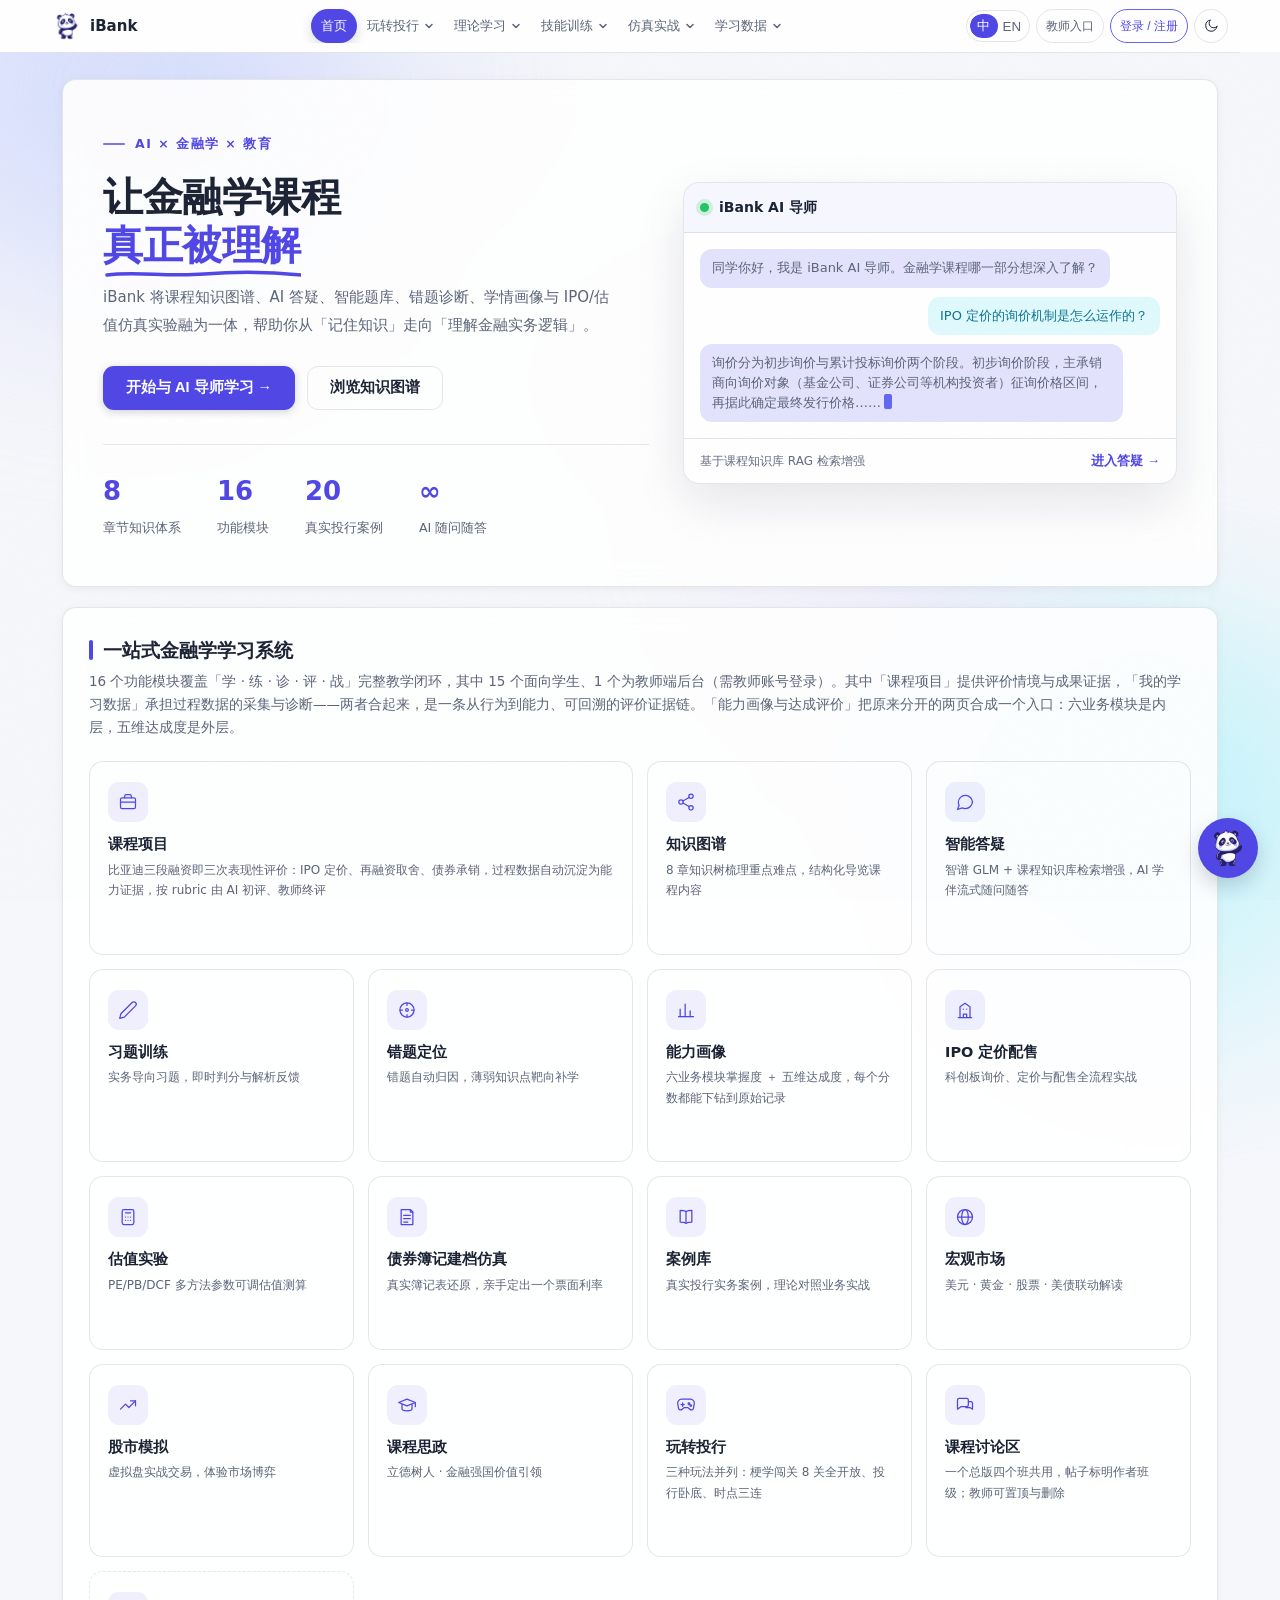
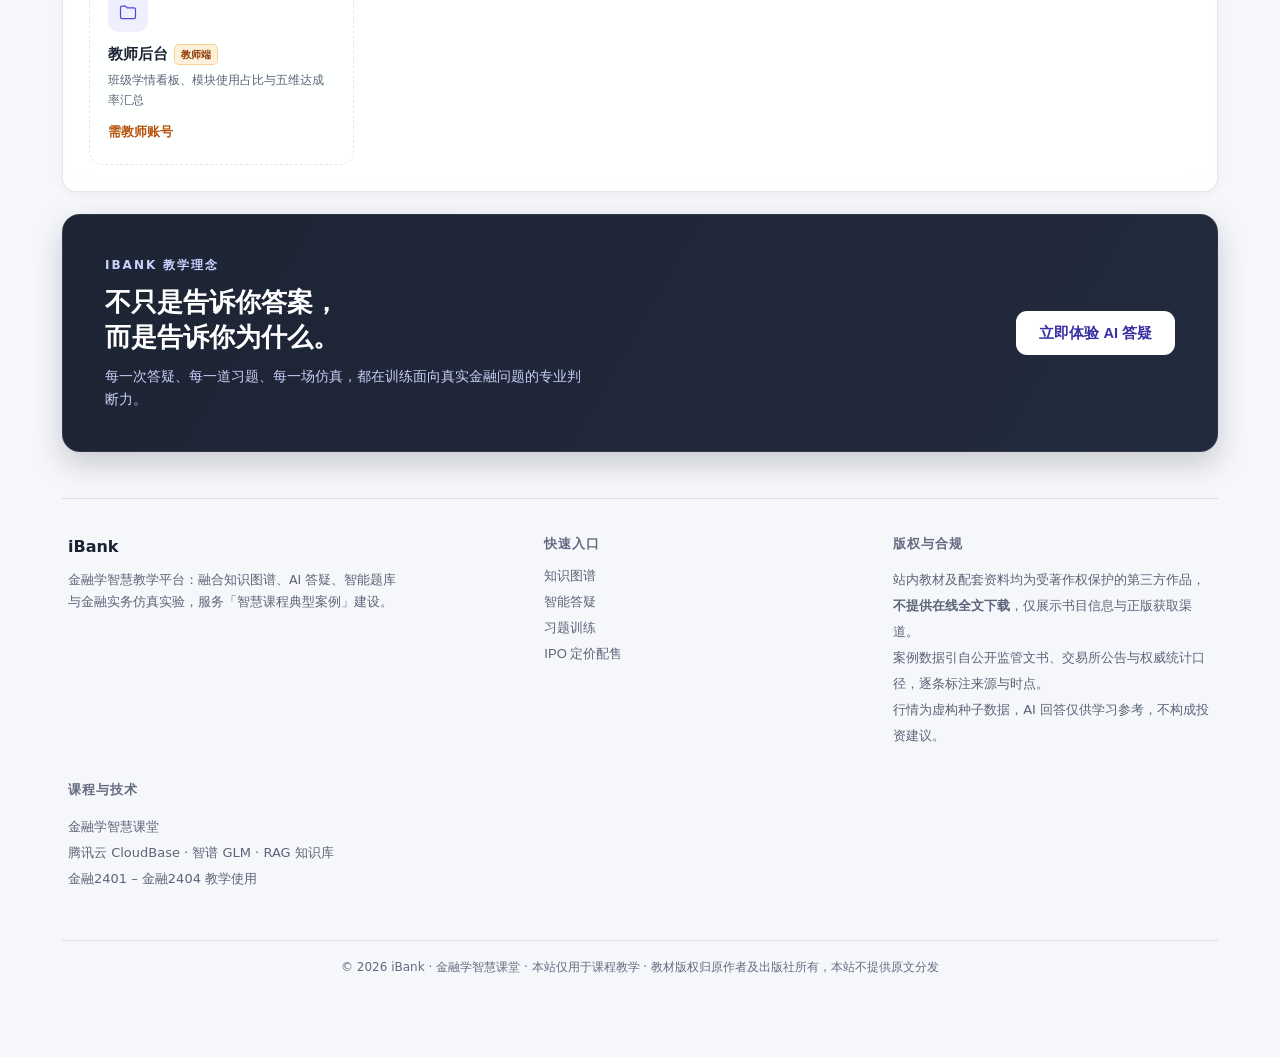
==== commit 9120d369: "v163 质感层：噪点/渐变网格纹理 + 滚动入场 stagger + 视差光斑（颜色零改动，reduced-motion 整层退出；sw v47→v48；验收 30/30，回归 21 套全 0 失败" ====
--- a/index.html
+++ b/index.html
@@ -18,12 +18,14 @@
   <meta name="apple-mobile-web-app-title" content="iBank">
   <link rel="apple-touch-icon" href="static/icons/apple-touch-icon.png">
   <!-- PWA:end -->
-  <link rel="stylesheet" href="static/app.css?v=155">
+  <link rel="stylesheet" href="static/app.css?v=162">
   <link rel="stylesheet" href="static/eval.css">
   <link rel="stylesheet" href="static/bond.css">
-  <link rel="stylesheet" href="static/i18n.css?v=155">
+  <link rel="stylesheet" href="static/i18n.css?v=156">
   <link rel="stylesheet" href="static/undercover.css">
   <link rel="stylesheet" href="static/timeline.css">
+  <!-- v163 质感层：噪点/渐变网格纹理 + 滚动入场 stagger（颜色零改动，JS 门控渐进增强） -->
+  <link rel="stylesheet" href="static/polish.css?v=163">
 </head>
 <body>
   <!-- ===== 登录/注册遮罩 ===== -->
@@ -458,6 +460,15 @@
                 <button type="button" class="sim-btn ghost" id="qc-clear">清空</button>
               </div>
               <div class="qc-list" id="qc-list"></div>
+            </div>
+
+            <div class="qc-sec">
+              <h4>④ 教师可见摘要 <span class="qc-tag">主动授权 · 可撤销</span></h4>
+              <div class="qc-share-box">
+                <div class="qc-share-note" id="qc-share-note">默认不上传。授权后只把提问次数、追问 / 改问 / 质疑 / 修正的次数与字数发给教师看板，对话原文与理由原文永远只在本机。</div>
+                <button type="button" class="sim-btn ghost" id="qc-share">授权上传脱敏摘要</button>
+                <span class="qc-share-state" id="qc-share-state"></span>
+              </div>
             </div>
           </div>
         </details>
@@ -2217,7 +2228,7 @@
     <section class="page" id="p-case">
       <div class="panel">
         <div class="section-title"><span class="bar"></span>投行教学案例库</div>
-        <div class="section-sub">收录 <strong>20 个真实交易案例</strong>，按教材章节（第0章导论 → 第7章公司并购）顺序编排，每章至少 2 例。点击展开查看背景、时间线、数据、投行角色与讨论题；支持关键词与章节筛选。</div>
+        <div class="section-sub">收录 <strong>20 个真实交易案例</strong>，按教材章节（第0章导论 → 第7章公司并购）顺序编排，每章至少 2 例。点击展开查看背景、时间线、数据、投行角色与讨论题；支持关键词与章节筛选。每个案例底部都有一张<strong>「决策记录卡」</strong>（三段式：关键数速填 → 一步测算/规则判读 → 情境决策，与东财转3 的 4.3 实验记录卡同构）：提交情境决策与书面理由后，计入五维评估「价值认同与职业伦理」维度，速填与测算两段只做自查不评分。</div>
 
         <div class="cl-note">
           <b>教学使用说明</b>
@@ -3701,6 +3712,11 @@
         <div class="fp-body" id="av-board-body"><div class="um-empty">加载中…</div></div>
       </details>
 
+      <details class="fold-panel" id="qc-board-fold" data-i18n-skip>
+        <summary><span class="fp-t" id="qc-board-title">探究成果链 · 授权摘要（24级及以后）</span></summary>
+        <div class="fp-body" id="qc-board-body"><div class="um-empty">加载中…</div></div>
+      </details>
+
       <div class="admin-kpi-row" id="ev-kpi-row" data-i18n-skip>
         <div class="admin-kpi"><div class="k">覆盖学生</div><div class="v">0</div><div class="sub">有学习行为记录</div></div>
         <div class="admin-kpi"><div class="k">AI 问答</div><div class="v">0</div><div class="sub">课程相关问答次数</div></div>
@@ -3869,6 +3885,8 @@
   </div>
 
   <script src="static/app-core.js"></script>
+  <!-- v163 质感层：滚动入场 stagger / 切页补入场 / 视差光斑（reduced-motion 自动整层退出） -->
+  <script src="static/polish.js?v=163"></script>
 
   <!-- 云服务 SDK：放在文档末尾而非 <head>，网络不通时不会阻塞首屏渲染；加载失败自动降级为本地演示 -->
   <script src="https://static.cloudbase.net/cloudbase-js-sdk/latest/cloudbase.full.js"></script>
@@ -3881,9 +3899,14 @@
   <!-- 主题讨论伦理量规（专家建议③ · E 维 · v142）：依赖 app-forum 的 state -->
   <script src="static/forum-rubric.js"></script>
 
+  <!-- 案例库通用决策记录卡（v161 两段式 → v162 三段式 · E 维 e.case）：为东财转3 之外的 19 个案例
+       各渲染一张「关键数速填 + 情境决策」卡，提交上报 type=case_decision，
+       eval-core 与 cb_decision 同口径计入 E 维。依赖 DOM 中 case-XX 与 __ibankTrack。 -->
+  <script src="static/case-cards.js"></script>
+
   <!-- 中英双语语言层：字典与运行时分离，补译文只需改 i18n-dict.js -->
-  <script src="static/i18n-dict.js?v=155"></script>
-  <script src="static/i18n.js?v=155"></script>
+  <script src="static/i18n-dict.js?v=156"></script>
+  <script src="static/i18n.js?v=156"></script>
 
   <!-- 投行卧底（教师控场）：独立模块，自带双语表，不经 i18n-dict.js -->
   <script src="static/undercover.js"></script>
--- a/static/app.css
+++ b/static/app.css
@@ -2270,6 +2270,10 @@
       background: rgba(99,102,241,.1); border: 1px solid rgba(99,102,241,.28); }
     .qc-rv-ts { font-size: 10.5px; color: var(--muted); }
     .qc-rv-b { font-size: 12px; line-height: 1.7; color: var(--text); white-space: pre-wrap; word-break: break-word; }
+    /* v156：教师可见摘要授权区 */
+    .qc-share-box { display: flex; flex-wrap: wrap; align-items: center; gap: 10px; }
+    .qc-share-note { flex: 1 1 100%; font-size: 11.5px; color: var(--muted); line-height: 1.7; }
+    .qc-share-state { font-size: 11px; color: var(--muted); }
     .qc-item { border: 1px solid var(--panel-border); border-radius: 10px; background: var(--panel-solid); overflow: hidden; }
     .qc-item > summary { display: flex; align-items: center; gap: 9px; padding: 10px 12px; cursor: pointer;
       list-style: none; flex-wrap: wrap; }
@@ -2520,6 +2524,17 @@
     .cbr-state { margin-left: auto; font-size: 12px; color: var(--muted); font-variant-numeric: tabular-nums; }
     .cbr-state b { color: var(--cl-ok); }
 
+    /* v161 · 案例库通用决策记录卡（case-cards.js 渲染，复用上方 .cbr 骨架）。
+       与东财转3 卡的差异只有两处：理由框用类选择器（一张页面 19 张卡不能共用 id）、
+       选项按钮文案较长故去掉 min-width 并左对齐。 */
+    .cbc-reason { width: 100%; padding: 9px 11px; font-size: 16px; line-height: 1.7; font-family: inherit;
+      color: var(--text); background: var(--bg); border: 1px solid var(--cl-line);
+      border-radius: 10px; resize: vertical; min-height: 62px; }
+    .cbc-reason::placeholder { font-size: 12px; color: var(--dim); }
+    .cbc-reason:focus { outline: none; border-color: var(--cl-ring); box-shadow: 0 0 0 3px var(--cl-chip); }
+    .cbr-gen .cbr-choice button { min-width: 0; padding: 9px 14px; text-align: left; }
+    .cbr-gen .cbr-head p b { color: var(--accent-text); }
+
     /* 教师端 4.3 三环节面板 */
     .cb43-top { display: flex; flex-wrap: wrap; gap: 10px; margin-bottom: 12px; }
     .cb43-kpi { flex: 1 1 140px; min-width: 0; padding: 10px 12px; border: 1px solid var(--cl-line);
@@ -3755,3 +3770,19 @@
   font-size: 11px; color: var(--muted); line-height: 1.75; }
 .avb-ev b { color: var(--text); font-weight: 600; }
 body.dark:not(.light) .avb-fill { opacity: .9; }
+/* v158 · 教师端五维：汇总画像雷达 + 学生展开雷达 */
+.avb-overview { display: flex; gap: 20px; align-items: flex-start; flex-wrap: wrap; margin-bottom: 12px; }
+.avb-radar-main { flex: 0 0 340px; max-width: 340px; }
+.avb-radar-main svg { width: 100%; height: auto; display: block; }
+.avb-radar-cap { font-size: 11.5px; color: var(--muted); text-align: center; margin-top: 2px; line-height: 1.6; }
+.avb-overview .avb-bars { flex: 1 1 250px; min-width: 230px; align-self: center; }
+.avb-hint { font-size: 11.5px; color: var(--muted); line-height: 1.7; margin: 0 0 10px; }
+.avb-ev-detail { display: flex; gap: 18px; align-items: flex-start; flex-wrap: wrap; }
+.avb-radar-box { flex: 0 0 300px; max-width: 300px; }
+.avb-radar-box svg { width: 100%; height: auto; display: block; }
+.avb-ev-detail .avb-ev { flex: 1 1 230px; min-width: 210px; align-self: center; }
+@media (max-width: 720px) {
+  .avb-radar-main, .avb-radar-box { flex-basis: 100%; max-width: 100%; }
+}
+/* v156 · 教师端成果链授权摘要 */
+.avb-cap { font-size: 11px; color: var(--muted); line-height: 1.7; margin-top: 10px; }
--- a/static/polish.css
+++ b/static/polish.css
@@ -0,0 +1,54 @@
+/* ============================================================
+   polish.css — v163 质感层（纹理 + 微交互的静态部分）
+
+   三条铁律（与 VERSION_LOG v163 条目对应）：
+   1. 颜色零改动：不新增任何文字/描边/强调色令牌；渐变网格只复用既有
+      光斑的三个色相（#c7d2fe / #a5f3fc / #ddd6fe）的透明度变体。
+   2. 渐进增强：入场隐藏一律由 html.polish-on 门控——JS 没跑、被拦截
+      或报错时，页面就是原样，任何内容都不会被藏起来。
+   3. 延续 v118 的「去模板味」决策：不加卡片 hover 上浮/大阴影，
+      hover 交互维持 app.css 既有的表面变化风格。
+
+   注：噪点/渐变网格是静态纹理而非动效，不受 prefers-reduced-motion
+       影响；动效（入场、视差）由 polish.js 在系统要求减少动效时整层退出。
+   ============================================================ */
+
+/* ---- 渐变网格底（body::before，铺在光斑之下、内容之下） ---- */
+body::before {
+  content: "";
+  position: fixed; inset: 0; z-index: 0;
+  pointer-events: none;
+  background:
+    radial-gradient(42% 34% at 16% 10%, rgba(199, 210, 254, 0.30), transparent 72%),
+    radial-gradient(38% 32% at 85% 84%, rgba(165, 243, 252, 0.22), transparent 72%),
+    radial-gradient(30% 26% at 62% 42%, rgba(221, 214, 254, 0.18), transparent 74%);
+}
+body.dark:not(.light)::before {
+  background:
+    radial-gradient(42% 34% at 16% 10%, rgba(129, 140, 248, 0.10), transparent 72%),
+    radial-gradient(38% 32% at 85% 84%, rgba(34, 211, 238, 0.07), transparent 72%),
+    radial-gradient(30% 26% at 62% 42%, rgba(167, 139, 250, 0.07), transparent 74%);
+}
+
+/* ---- 噪点纹理（fractalNoise 去饱和，全屏覆膜，很轻） ---- */
+body::after {
+  content: "";
+  position: fixed; inset: 0; z-index: 9999;
+  pointer-events: none;
+  opacity: 0.028;
+  background: url("data:image/svg+xml,%3Csvg xmlns='http://www.w3.org/2000/svg' width='180' height='180'%3E%3Cfilter id='n'%3E%3CfeTurbulence type='fractalNoise' baseFrequency='0.9' numOctaves='2' stitchTiles='stitch'/%3E%3CfeColorMatrix type='saturate' values='0'/%3E%3C/filter%3E%3Crect width='100%25' height='100%25' filter='url(%23n)'/%3E%3C/svg%3E") repeat;
+  background-size: 180px 180px;
+}
+body.dark:not(.light)::after { opacity: 0.04; }
+
+/* ---- 滚动入场 + 同屏 stagger（静态定义，节奏由 JS 写 --rv-d） ---- */
+html.polish-on .rv {
+  opacity: 0;
+  transform: translateY(14px);
+  transition: opacity 0.55s ease, transform 0.55s cubic-bezier(0.22, 0.61, 0.36, 1);
+  transition-delay: var(--rv-d, 0ms);
+}
+html.polish-on .rv.rv-in {
+  opacity: 1;
+  transform: none;
+}
